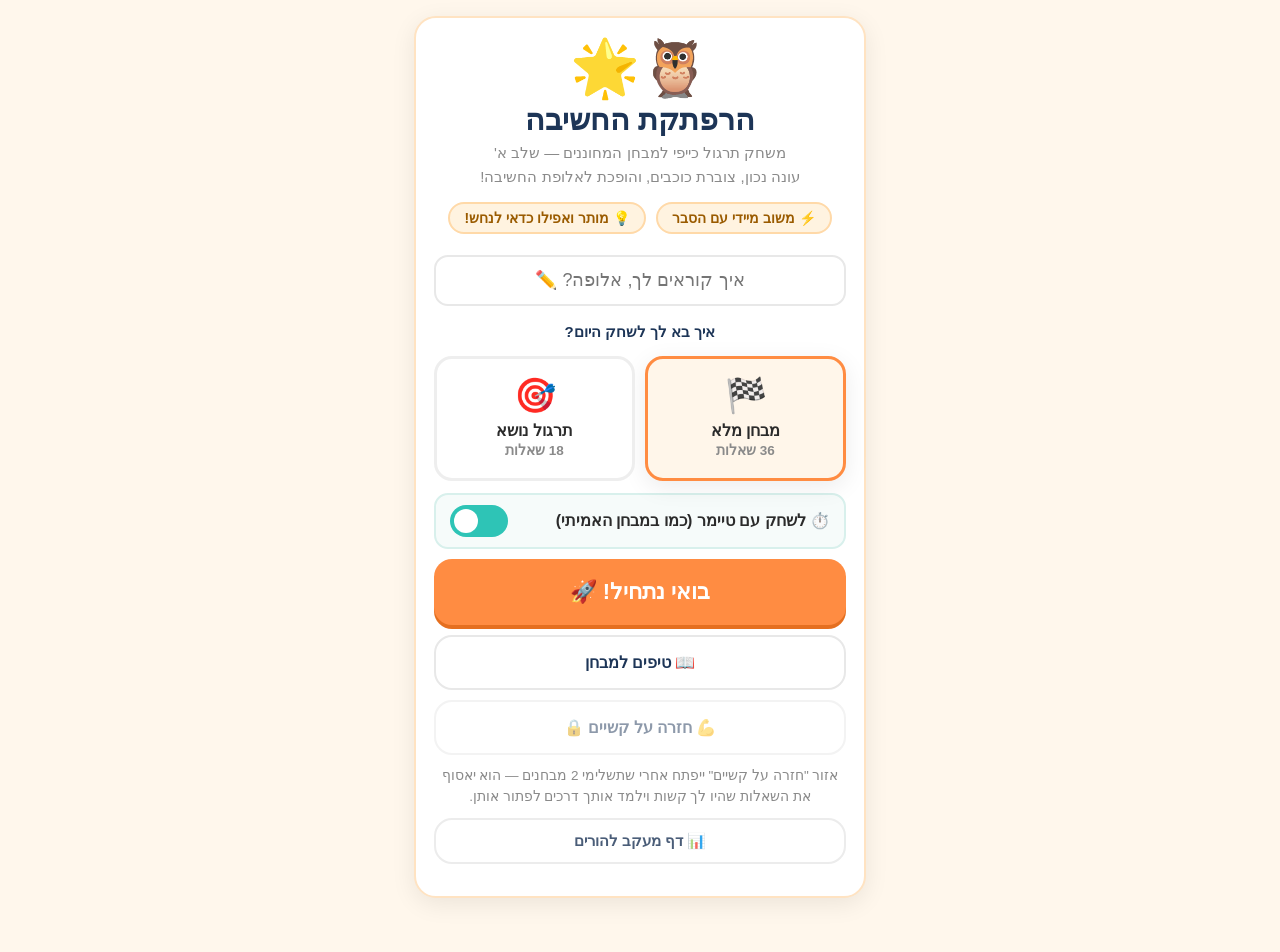
==== index.html @ 7e42f3e5 "Add files via upload" ====
<!DOCTYPE html>
<html lang="he" dir="rtl">
<head>
<meta charset="UTF-8">
<meta name="viewport" content="width=device-width, initial-scale=1.0, maximum-scale=1.0, user-scalable=no">
<title>הרפתקת החשיבה 🌟 תרגול למבחן המחוננים</title>
<style>
:root{
  --bg:#FFF7EC; --card:#FFFFFF; --ink:#2B2B2B; --muted:#8A8A8A;
  --orange:#FF8C42; --orange-d:#E56F1F; --teal:#2EC4B6; --teal-d:#1FA598;
  --red:#E63946; --amber:#FFD166; --navy:#1D3557; --green:#38B000;
  --radius:22px; --shadow:0 6px 24px rgba(0,0,0,.08);
}
*{box-sizing:border-box; -webkit-tap-highlight-color:transparent;}
html,body{margin:0;padding:0;}
body{
  font-family:'Heebo','Segoe UI',Arial,sans-serif; background:var(--bg); color:var(--ink);
  min-height:100vh; display:flex; justify-content:center;
}
.ltr{direction:ltr; unicode-bidi:isolate; display:inline-block;}
#app{width:100%; max-width:480px; min-height:100vh; padding:16px 14px 40px; position:relative;}
.screen{display:none; animation:fadeIn .25s ease;}
.screen.active{display:block;}
@keyframes fadeIn{from{opacity:0; transform:translateY(8px);} to{opacity:1; transform:none;}}
.card{background:var(--card); border-radius:var(--radius); box-shadow:var(--shadow);
  border:2px solid #FFE3C2; padding:22px 18px; margin-bottom:14px;}
.center{text-align:center;}
.mascot{font-size:56px; line-height:1; margin-bottom:6px;}
h1{font-size:30px; margin:6px 0 4px; color:var(--navy);}
h2{font-size:22px; margin:4px 0 10px; color:var(--navy);}
.sub{color:var(--muted); font-size:15px; line-height:1.6;}
.btn{
  display:block; width:100%; border:none; cursor:pointer; font-family:inherit;
  font-size:19px; font-weight:800; border-radius:18px; padding:16px 12px; margin:10px 0;
  transition:transform .08s ease, box-shadow .08s ease;
}
.btn:active{transform:scale(.97);}
.btn-primary{background:var(--orange); color:#fff; box-shadow:0 4px 0 var(--orange-d);}
.btn-primary:active{box-shadow:none;}
.btn-navy{background:var(--navy); color:#fff; box-shadow:0 4px 0 #0F1F38;}
.btn-teal{background:var(--teal); color:#fff; box-shadow:0 4px 0 var(--teal-d);}
.btn-ghost{background:#fff; color:var(--navy); border:2px solid #E8E8E8; box-shadow:none; font-size:16px;}
.btn-big{font-size:22px; padding:20px 12px;}
.pill{display:inline-block; background:#FFF3E0; border:2px solid #FFD9A8; color:#9A5B00;
  border-radius:999px; padding:6px 14px; font-size:14px; font-weight:700; margin:3px;}
/* welcome */
.mode-row{display:flex; gap:10px; margin:12px 0;}
.mode-card{flex:1; background:#fff; border:3px solid #EEE; border-radius:18px; padding:16px 8px;
  text-align:center; cursor:pointer; font-weight:800; font-size:16px; transition:border .15s;}
.mode-card .em{font-size:34px; display:block; margin-bottom:6px;}
.mode-card.sel{border-color:var(--orange); background:#FFF6EA; box-shadow:var(--shadow);}
.inp{width:100%; font-family:inherit; font-size:18px; border-radius:14px; border:2px solid #E8E8E8;
  padding:13px; margin:8px 0; text-align:center;}
.tgl-row{display:flex; align-items:center; justify-content:space-between; background:#F6FBFA;
  border:2px solid #D8F0EC; border-radius:14px; padding:10px 14px; margin:10px 0; font-weight:700;}
.switch{position:relative; width:58px; height:32px; flex:none;}
.switch input{opacity:0; width:0; height:0;}
.slider{position:absolute; inset:0; background:#CCC; border-radius:999px; transition:.2s; cursor:pointer;}
.slider:before{content:""; position:absolute; width:24px; height:24px; border-radius:50%;
  background:#fff; top:4px; right:4px; transition:.2s;}
.switch input:checked + .slider{background:var(--teal);}
.switch input:checked + .slider:before{transform:translateX(-26px);}
/* topics */
.topic-grid{display:grid; grid-template-columns:1fr 1fr; gap:12px;}
.topic-card{background:#fff; border:3px solid #EEE; border-radius:18px; padding:18px 8px;
  text-align:center; cursor:pointer; transition:border .15s;}
.topic-card:active{transform:scale(.96);}
.topic-card .em{font-size:40px;}
.topic-card .t{font-weight:800; font-size:16px; margin:6px 0 2px;}
.topic-card .s{color:#F5A623; font-size:15px; letter-spacing:2px;}
/* quiz */
.quiz-top{display:flex; align-items:center; gap:10px; margin-bottom:10px;}
.timer-wrap{position:relative; width:64px; height:64px; flex:none;}
.timer-wrap svg{transform:rotate(-90deg);}
.timer-num{position:absolute; inset:0; display:flex; align-items:center; justify-content:center;
  font-weight:800; font-size:15px;}
.qmeta{flex:1;}
.qcount{font-weight:800; font-size:16px; color:var(--navy);}
.qtag{display:inline-block; font-size:13px; font-weight:700; color:#0F766E; background:#D9F7F3;
  border-radius:999px; padding:3px 12px; margin-top:4px;}
.bar{height:10px; background:#F0E6D6; border-radius:999px; overflow:hidden; margin:8px 0 14px;}
.bar > div{height:100%; background:linear-gradient(90deg,var(--teal),#7FE7DC); border-radius:999px;
  transition:width .3s ease;}
.qtext{font-size:21px; font-weight:800; line-height:1.7; margin:6px 0 14px; color:var(--ink);}
.answers{display:grid; grid-template-columns:1fr 1fr; gap:12px;}
.ans{background:#fff; border:3px solid #EFE3D0; border-radius:18px; min-height:76px;
  font-family:inherit; font-size:18px; font-weight:700; color:var(--ink); cursor:pointer;
  padding:12px 8px; display:flex; align-items:center; justify-content:center; gap:8px;
  transition:transform .08s, border .15s, background .15s;}
.ans:active{transform:scale(.96);}
.ans .ltr-badge{background:var(--navy); color:#fff; font-weight:800; border-radius:10px;
  width:30px; height:30px; display:inline-flex; align-items:center; justify-content:center; flex:none;}
.ans.correct{background:#E7F9E7; border-color:var(--green);}
.ans.wrong{background:#FDE7E9; border-color:var(--red);}
.ans.reveal{background:#E7F9E7; border-color:var(--green);}
.ans:disabled{cursor:default;}
.ans.dim{opacity:.55;}
.quiz-tools{display:flex; gap:10px; margin-top:12px;}
.tool-btn{flex:1; border:2px dashed #D9C9AE; background:#FFFBF2; border-radius:14px;
  padding:12px 6px; font-family:inherit; font-size:15px; font-weight:800; color:#9A5B00; cursor:pointer;}
.tool-btn:active{transform:scale(.96);}
#hint-box{display:none; background:#FFF8E1; border:2px solid var(--amber); border-radius:14px;
  padding:12px 14px; margin-top:10px; font-size:15px; line-height:1.7;}
#hint-box b{color:#9A5B00;}
#feedback{display:none; border-radius:18px; padding:16px; margin-top:14px; animation:fadeIn .25s;}
#feedback.good{background:#E7F9E7; border:2px solid var(--green);}
#feedback.bad{background:#FFF4E0; border:2px solid var(--amber);}
#feedback .fb-title{font-size:19px; font-weight:800; margin-bottom:6px;}
#feedback.good .fb-title{color:#1E7A1E;}
#feedback.bad .fb-title{color:#9A5B00;}
#feedback .fb-text{font-size:15.5px; line-height:1.7;}
.guess-line{text-align:center; color:var(--muted); font-style:italic; font-size:14px; margin-top:10px;}
/* skipped / summary / review */
.skip-item{display:flex; align-items:center; justify-content:space-between; background:#fff;
  border:2px solid #EFE3D0; border-radius:14px; padding:12px; margin:8px 0; font-weight:700;}
.stars{font-size:52px; letter-spacing:6px; margin:8px 0;}
.stars .off{filter:grayscale(1); opacity:.35;}
.score-big{font-size:44px; font-weight:800; color:var(--navy);}
.topic-row{display:flex; justify-content:space-between; background:#fff; border:2px solid #F0E6D6;
  border-radius:12px; padding:10px 14px; margin:6px 0; font-weight:700; font-size:15px;}
.strategy{background:#F0FAF9; border:2px solid #BDE8E2; border-radius:14px; padding:12px 14px;
  margin:10px 0; font-size:15px; line-height:1.8;}
.strategy b{color:#0F766E;}
.locked{opacity:.5;}
.note{font-size:13.5px; color:var(--muted); line-height:1.6;}
.kbd-hint{font-size:13px; color:var(--muted); text-align:center; margin-top:6px;}
@media (max-width:360px){ .qtext{font-size:19px;} .ans{font-size:16px; min-height:70px;} }
</style>
</head>
<body>
<div id="app">

  <!-- מסך פתיחה -->
  <div class="screen active" id="scr-welcome">
    <div class="card center">
      <div class="mascot">🦉🌟</div>
      <h1>הרפתקת החשיבה</h1>
      <div class="sub">משחק תרגול כייפי למבחן המחוננים — שלב א'<br>עונה נכון, צוברת כוכבים, והופכת לאלופת החשיבה!</div>
      <div style="margin:10px 0">
        <span class="pill">⚡ משוב מיידי עם הסבר</span>
        <span class="pill">💡 מותר ואפילו כדאי לנחש!</span>
      </div>
      <input class="inp" id="inp-name" placeholder="איך קוראים לך, אלופה? ✏️" maxlength="20">
      <div class="sub" style="font-weight:800; color:var(--navy); margin-top:6px;">איך בא לך לשחק היום?</div>
      <div class="mode-row">
        <div class="mode-card sel" data-mode="full"><span class="em">🏁</span>מבחן מלא<br><span class="note">36 שאלות</span></div>
        <div class="mode-card" data-mode="topic"><span class="em">🎯</span>תרגול נושא<br><span class="note">18 שאלות</span></div>
      </div>
      <div class="tgl-row">
        <span>⏱️ לשחק עם טיימר (כמו במבחן האמיתי)</span>
        <label class="switch"><input type="checkbox" id="tgl-timer" checked><span class="slider"></span></label>
      </div>
      <button class="btn btn-primary btn-big" id="btn-start">בואי נתחיל! 🚀</button>
      <button class="btn btn-ghost" id="btn-guide">📖 טיפים למבחן</button>
      <button class="btn btn-ghost" id="btn-difficulties">💪 חזרה על קשיים <span id="diff-badge"></span></button>
      <div class="note" id="diff-note">אזור "חזרה על קשיים" ייפתח אחרי שתשלימי 2 מבחנים — הוא יאסוף את השאלות שהיו לך קשות וילמד אותך דרכים לפתור אותן.</div>
      <button class="btn btn-ghost" id="btn-parents" style="font-size:15px;padding:12px;opacity:.8">📊 דף מעקב להורים</button>
    </div>
  </div>

  <!-- בחירת נושא -->
  <div class="screen" id="scr-topics">
    <div class="card">
      <h2 class="center">🎯 בחרי נושא לתרגול</h2>
      <div class="topic-grid" id="topic-grid"></div>
      <button class="btn btn-ghost" id="btn-back-w1">↩ חזרה</button>
    </div>
  </div>

  <!-- מדריך -->
  <div class="screen" id="scr-guide">
    <div class="card">
      <h2 class="center">📖 טיפים של אלופות למבחן</h2>
      <div class="strategy"><b>1. קראי פעמיים 👀</b><br>בפעם הראשונה מבינים על מה השאלה, בפעם השנייה מסמנים בראש את הנתונים החשובים.</div>
      <div class="strategy"><b>2. פסלי תשובות ✂️</b><br>תשובה שנראית מוזרה או לא קשורה? פסלי אותה מיד — ככה הניחוש שלך הופך לחכם יותר.</div>
      <div class="strategy"><b>3. דילוג חכם ⏭️</b><br>שאלה קשה? לחצי "דלג" והמשיכי הלאה. בסוף תחזרי אליה בראש שקט — לפעמים התשובה צצה לבד אחר כך.</div>
      <div class="strategy"><b>4. אף פעם לא להשאיר ריק! ⭐</b><br>אין הורדת נקודות על טעות — אז תמיד, תמיד לנחש. ניחוש נכון שווה נקודה שלמה!</div>
      <div class="strategy"><b>5. נהלי את הזמן ⏱️</b><br>שימי לב לשעון. אם נשארו 5 דקות ויש 10 שאלות — זה הזמן לנחש מהר ולא להתעכב.</div>
      <button class="btn btn-navy" id="btn-back-w2">הבנתי, בואי נשחק! 🚀</button>
    </div>
  </div>

  <!-- מסך שאלה -->
  <div class="screen" id="scr-quiz">
    <div class="card">
      <div class="quiz-top">
        <div class="timer-wrap" id="timer-wrap">
          <svg width="64" height="64" viewBox="0 0 64 64">
            <circle cx="32" cy="32" r="26" fill="none" stroke="#F0E6D6" stroke-width="7"/>
            <circle id="timer-ring" cx="32" cy="32" r="26" fill="none" stroke="#2EC4B6" stroke-width="7"
              stroke-linecap="round" stroke-dasharray="163.3" stroke-dashoffset="0"/>
          </svg>
          <div class="timer-num ltr" id="timer-text">40:00</div>
        </div>
        <div class="qmeta">
          <div class="qcount" id="q-count">שאלה 1 מתוך 36</div>
          <div class="bar"><div id="q-bar-fill" style="width:0%"></div></div>
          <span class="qtag" id="q-topic">🔢 סדרות ומספרים</span>
        </div>
      </div>
      <div class="qtext" id="q-text"></div>
      <div class="answers" id="answers"></div>
      <div id="hint-box"></div>
      <div class="quiz-tools">
        <button class="tool-btn" id="btn-hint">💡 איך ניגשים?</button>
        <button class="tool-btn" id="btn-skip">⏭ דלגי וחזרי אחר כך</button>
      </div>
      <div id="feedback">
        <div class="fb-title" id="fb-title"></div>
        <div class="fb-text" id="fb-text"></div>
        <button class="btn btn-navy" id="btn-next" style="margin-bottom:0">לשאלה הבאה ←</button>
      </div>
      <div class="guess-line" id="guess-line">לא בטוחה? נחשי! אולי תגלי שידעת 💫</div>
    </div>
  </div>

  <!-- שאלות שדולגו -->
  <div class="screen" id="scr-skipped">
    <div class="card">
      <h2 class="center">⏭ שאלות שדילגת עליהן</h2>
      <div class="sub center">כל הכבוד שלא נתקעת! עכשיו חזרי אליהן בראש שקט.<br>זכרי: אסור להשאיר שאלה ריקה — נחשי!</div>
      <div id="skipped-list"></div>
      <button class="btn btn-primary btn-big" id="btn-to-summary">סיימתי לענות על הכל! 🏁</button>
      <div class="note center" id="skipped-note"></div>
    </div>
  </div>

  <!-- סיכום -->
  <div class="screen" id="scr-summary">
    <div class="card center">
      <div class="mascot" id="sum-mascot">🦉</div>
      <h2 id="sum-title">כל הכבוד!</h2>
      <div class="stars" id="sum-stars"></div>
      <div class="score-big"><span id="sum-score">0</span><span style="font-size:20px; color:var(--muted)"> / <span id="sum-total">36</span></span></div>
      <div class="sub" id="sum-msg"></div>
      <div id="sum-topics" style="text-align:right; margin-top:10px;"></div>
      <div class="sub" id="sum-time" style="margin-top:8px;"></div>
      <div style="margin-top:14px;">
        <button class="btn btn-primary" id="btn-again">🔁 לשחק שוב</button>
        <button class="btn btn-teal" id="btn-diff2">💪 חזרה על קשיים</button>
        <button class="btn btn-ghost" id="btn-topics2">🎯 נושא אחר</button>
        <button class="btn btn-ghost" id="btn-home">🏠 למסך הראשי</button>
      </div>
    </div>
  </div>

  <!-- חזרה על קשיים -->
  <div class="screen" id="scr-review">
    <div class="card">
      <h2 class="center">💪 חזרה על קשיים</h2>
      <div class="sub center" id="rev-sub">אספתי את השאלות שהיו לך הכי קשות. בואי נלמד דרך לנצח כל אחת מהן!</div>
      <div id="rev-body"></div>
      <button class="btn btn-ghost" id="btn-home2">🏠 למסך הראשי</button>
    </div>
  </div>

  <!-- דף הכנה -->
  <div class="screen" id="scr-prep">
    <div class="card">
      <div class="mascot">🎮</div>
      <h2 class="center">לפני שמתחילים — איך משחקים?</h2>
      <div class="sub center" id="prep-info"></div>
      <div class="strategy"><b>❓ עונים</b> על כל שאלה — לוחצים על אחת מ-4 התשובות.</div>
      <div class="strategy"><b>💡 לא בטוחה?</b> לוחצים "איך ניגשים?" — מקבלים טיפ שעוזר לחשוב, בלי התשובה.</div>
      <div class="strategy"><b>⏭ שאלה קשה?</b> לוחצים "דלגי" וממשיכים — חוזרים אליה בסוף.</div>
      <div class="strategy"><b>🤔 תמיד לנחש!</b> אף פעם לא משאירים שאלה ריקה — ניחוש חכם יכול להיות נכון.</div>
      <div class="strategy"><b>⭐ בסוף</b> מקבלים כוכבים ורואים איך היה בכל נושא.</div>
      <button class="btn btn-primary btn-big" id="btn-prep-go">הבנתי, בואי נשחק! 🚀</button>
      <button class="btn btn-ghost" id="btn-prep-back">↩ חזרה</button>
    </div>
  </div>

  <!-- דף מעקב להורים -->
  <div class="screen" id="scr-parents">
    <div class="card">
      <h2 class="center">📊 דף מעקב להורים</h2>
      <div class="sub center">כך הילדה מתקדמת — נשמר על האייפד הזה, גם אחרי סגירה:</div>
      <div class="topic-row"><span>🎯 תרגולים שהושלמו</span><span class="ltr" id="par-tests">0</span></div>
      <div class="topic-row"><span>📈 ציון ממוצע</span><span class="ltr" id="par-avg">—</span></div>
      <div class="topic-row"><span>🏆 ציון הכי טוב</span><span class="ltr" id="par-best">—</span></div>
      <div class="topic-row"><span>⏱️ סך זמן תרגול</span><span class="ltr" id="par-time">—</span></div>
      <div class="topic-row"><span>💪 שאלות קשות שנאספו</span><span class="ltr" id="par-diff">0</span></div>
      <h3>📚 דיוק לפי נושא</h3>
      <div id="par-topics"></div>
      <h3>🕘 היסטוריה</h3>
      <div id="par-history"></div>
      <button class="btn btn-ghost" id="btn-reset">🗑️ איפוס נתוני מעקב</button>
      <button class="btn btn-teal" id="btn-back-par">↩ חזרה</button>
    </div>
  </div>

</div>
<script>
"use strict";
/* ====== נתונים ====== */
const TOPICS = {
  numbers:{name:"סדרות ומספרים", icon:"🔢"},
  shapes:{name:"צורות ותבניות", icon:"🔷"},
  words:{name:"מילים והיגיון מילולי", icon:"💬"},
  logic:{name:"בעיות מילוליות ולוגיקה", icon:"🧩"}
};
const LETTERS=["א","ב","ג","ד"];
const PRAISE=["כל הכבוד! 🌟","מדהים! 🎉","אלופה! 💪","נכון מאוד! ✨","יש! 🎯"];
const COMFORT=["ניסיון יפה! בואי נראה איך חושבים על זה 💡","לא נורא בכלל! ככה לומדים 🌱","קרוב! בואי נבין ביחד 🤗"];
const QUESTIONS=[
/* ===== נושא 1: סדרות ומספרים ===== */
{id:"n1",topic:"numbers",q:'השלימי את הסדרה: <span class="ltr">2, 4, 6, 8, __</span>',options:["9","10","12","7"],correct:1,explain:"כל מספר גדול ב-2 מהקודם: 8+2=10.",hint:"בדקי מה הקפיצה בין כל שני מספרים סמוכים — היא נשארת קבועה."},
{id:"n2",topic:"numbers",q:'השלימי את הסדרה: <span class="ltr">5, 10, 15, __</span>',options:["18","16","20","25"],correct:2,explain:"קפיצות של 5: 15+5=20.",hint:"זו סדרת הקפיצות של 5 — כמו לספור על האצבעות בחמישיות."},
{id:"n3",topic:"numbers",q:'השלימי את הסדרה: <span class="ltr">1, 3, 5, 7, __</span>',options:["8","9","10","11"],correct:1,explain:"מספרים אי-זוגיים עולים: אחרי 7 בא 9.",hint:"שימי לב — כל המספרים בסדרה אי-זוגיים. מה האי-זוגי הבא אחרי 7?"},
{id:"n4",topic:"numbers",q:'השלימי את הסדרה: <span class="ltr">10, 20, 30, __</span>',options:["35","40","45","50"],correct:1,explain:"קפיצות של 10: 30+10=40.",hint:"איזו קפיצה יש בין 10 ל-20? המשיכי באותה קפיצה."},
{id:"n5",topic:"numbers",q:'השלימי את הסדרה: <span class="ltr">3, 6, 9, __</span>',options:["10","11","12","15"],correct:2,explain:"קפיצות של 3: 9+3=12.",hint:"חשבי: 3+3=6, 6+3=9… מה בא אחר כך?"},
{id:"n6",topic:"numbers",q:'השלימי את הסדרה היורדת: <span class="ltr">20, 18, 16, __</span>',options:["12","14","15","10"],correct:1,explain:"יורדים ב-2 בכל פעם: 16-2=14.",hint:"הסדרה יורדת — בדקי בכמה יורדים בכל צעד."},
{id:"n7",topic:"numbers",q:'השלימי את הסדרה: <span class="ltr">1, 2, 4, 8, __</span>',options:["10","12","14","16"],correct:3,explain:"כל מספר כפול 2 מהקודם: 8×2=16.",hint:"כאן הקפיצה לא קבועה — בדקי מה הקשר בין כל מספר לקודם לו. רמז: כפל."},
{id:"n8",topic:"numbers",q:'איזה מספר חסר? <span class="ltr">7 + __ = 12</span>',options:["4","5","6","19"],correct:1,explain:"7+5=12, אז חסר 5.",hint:"שאלי את עצמך: כמה צריך להוסיף ל-7 כדי להגיע ל-12? אפשר לספור קדימה מ-7."},
{id:"n9",topic:"numbers",q:'איזה מספר חסר? <span class="ltr">__ − 4 = 9</span>',options:["5","9","13","14"],correct:2,explain:"13−4=9, אז המספר החסר הוא 13.",hint:"הפכי את התרגיל: איזה מספר פחות 4 נותן 9? נסי לחבר: 9+4=?"},
{id:"n10",topic:"numbers",q:"איזה מספר הוא זוגי?",options:["3","7","12","9"],correct:2,explain:"12 מתחלק ב-2 בלי שארית — הוא זוגי.",hint:"מספר זוגי מסתיים ב-0, 2, 4, 6 או 8. בדקי את הספרה האחרונה."},
{id:"n11",topic:"numbers",q:"איזה מספר הוא אי-זוגי?",options:["4","8","11","20"],correct:2,explain:"11 מסתיים ב-1 — הוא אי-זוגי.",hint:"מספר אי-זוגי מסתיים ב-1, 3, 5, 7 או 9."},
{id:"n12",topic:"numbers",q:'השלימי את הסדרה: <span class="ltr">100, 90, 80, __</span>',options:["60","70","75","85"],correct:1,explain:"יורדים ב-10: 80−10=70.",hint:"זו סדרה יורדת בעשרות. המשיכי לרדת באותו קצב."},
{id:"n13",topic:"numbers",q:'כמה זה <span class="ltr">5 × 2</span>?',options:["7","10","12","15"],correct:1,explain:"5×2 זה 5+5=10.",hint:"כפל הוא חיבור חוזר: 5 ועוד 5."},
{id:"n14",topic:"numbers",q:"כמה זה חצי מ-14?",options:["6","7","8","12"],correct:1,explain:"14 לחלק ל-2 שווה 7.",hint:"חצי מ-14: איזה מספר ועוד עצמו נותן 14?"},
{id:"n15",topic:"numbers",q:'השלימי את הסדרה: <span class="ltr">4, 8, 12, __</span>',options:["14","15","16","20"],correct:2,explain:"קפיצות של 4: 12+4=16.",hint:"זו לוח הכפל של 4: 4, 8, 12… מה בא אחר כך?"},
{id:"n16",topic:"numbers",q:"איזה מספר גדול מ-47 אבל קטן מ-52?",options:["53","46","50","44"],correct:2,explain:"50 נמצא בין 47 ל-52.",hint:"פסלי תשובות: מה גדול מדי? מה קטן מדי? מה נשאר?"},
{id:"n17",topic:"numbers",q:'השלימי את הסדרה: <span class="ltr">9, 7, 5, __</span>',options:["4","3","2","6"],correct:1,explain:"יורדים ב-2: 5−2=3.",hint:"סדרה יורדת של אי-זוגיים. לכי אחורה בצעדים של 2."},
{id:"n18",topic:"numbers",q:'כמה זה <span class="ltr">3 + 3 + 3 + 3</span>?',options:["9","10","12","15"],correct:2,explain:"ארבע פעמים 3 זה 12.",hint:"ספרי כמה פעמים מופיע 3, ואז חשבי: 4 פעמים 3."},
/* ===== נושא 2: צורות ותבניות ===== */
{id:"s1",topic:"shapes",q:'מה בא אחר כך? <span class="ltr">🔺 🔵 🔺 🔵 🔺 __</span>',options:["🔵","🔺","⭐","🟢"],correct:0,explain:"הצורות מתחלפות: משולש, עיגול, משולש, עיגול… אחרי 🔺 בא 🔵.",hint:"חפשי תבנית חוזרת: מה בא אחרי כל 🔺?"},
{id:"s2",topic:"shapes",q:'מה בא אחר כך? <span class="ltr">⭐ ⭐ 🌙 ⭐ ⭐ 🌙 ⭐ __</span>',options:["⭐","🌙","🌈","☁️"],correct:0,explain:"התבנית היא שני כוכבים וירח, שחוזרת על עצמה.",hint:"חלקי לקבוצות קטנות זהות — איזו קבוצה חוזרת?"},
{id:"s3",topic:"shapes",q:'הביטי בשורה: <span class="ltr">🔴 🔴 🟥 🔴</span> איזו צורה שונה מהאחרות?',options:["🔴","🟥","🔵","🟢"],correct:1,explain:"שלוש צורות הן עיגולים ורק אחת היא ריבוע.",hint:"מה משותף לשלוש מהצורות? חפשי את זו שלא מתאימה."},
{id:"s4",topic:"shapes",q:'מה בא אחר כך? <span class="ltr">🟢🟢 🔴 🟢🟢 🔴 🟢🟢 __</span>',options:["🔴","🟢","🟡","🔵"],correct:0,explain:"התבנית: שני ירוקים ואדום אחד, שוב ושוב.",hint:"ספרי כמה ירוקים באים לפני כל אדום."},
{id:"s5",topic:"shapes",q:'כמה עיגולים כחולים יש כאן? <span class="ltr">🔵 🔴 🔵 🟢 🔵</span>',options:["2","3","4","5"],correct:1,explain:"יש שלושה עיגולים כחולים.",hint:"ספרי לאט, אחד אחד, רק את הכחולים — דלגי על הצבעים האחרים."},
{id:"s6",topic:"shapes",q:'מה בא אחר כך? <span class="ltr">⬛ ⬜ ⬛ ⬜ ⬛ __</span>',options:["⬜","⬛","🟫","🔶"],correct:0,explain:"ריבוע שחור ולבן מתחלפים — אחרי שחור בא לבן.",hint:"זו תבנית של שניים שמתחלפים. מה היה לפני כל לבן?"},
{id:"s7",topic:"shapes",q:'הביטי בשורה: <span class="ltr">🍎 🍎 🍎 🍐</span> איזה פרי שונה?',options:["🍎","🍐","🍇","🍊"],correct:1,explain:"שלושה תפוחים אדומים ואגס אחד ירוק.",hint:"שלושה דומים ואחד שונה — מה מייחד את השונה?"},
{id:"s8",topic:"shapes",q:'מה בא אחר כך? <span class="ltr">🔴 🟡 🟢 🔴 🟡 🟢 🔴 __</span>',options:["🟡","🔴","🟢","🔵"],correct:0,explain:"התבנית בת שלושה צבעים חוזרת: אדום, צהוב, ירוק.",hint:"מצאי את היחידה החוזרת — שלושה צבעים בסדר קבוע."},
{id:"s9",topic:"shapes",q:'החיות מסודרות מהקטנה לגדולה: <span class="ltr">🐭 🐱 🐶 __</span> מי באה אחרונה?',options:["🐜","🐴","🐥","🐢"],correct:1,explain:"הסוס גדול מהכלב, אז הוא האחרון בסדר עולה.",hint:"חשבי איזו חיה הכי גדולה מכולן — היא סוגרת את השורה."},
{id:"s10",topic:"shapes",q:'מה בא אחר כך? <span class="ltr">🌸 🌸 🌼 🌸 🌸 🌼 🌸 __</span>',options:["🌸","🌼","🌺","🌻"],correct:0,explain:"שני פרחים ורודים ואז צהוב — התבנית חוזרת.",hint:"אחרי כל 🌼 כמה 🌸 באים? המשיכי באותו קצב."},
{id:"s11",topic:"shapes",q:'הביטי בשורה: <span class="ltr">⬛ ⬛ 🟥 ⬛</span> איזו צורה שונה?',options:["⬛","🟥","⬜","🔶"],correct:1,explain:"שלושה ריבועים שחורים וריבוע אדום אחד.",hint:"הצבע שונה, הצורה זהה — חפשי את הצבע היוצא דופן."},
{id:"s12",topic:"shapes",q:'מה בא אחר כך? <span class="ltr">🔺🔺 🔵 🔺🔺 🔵 🔺 __</span>',options:["🔺","🔵","⭐","🟢"],correct:0,explain:"שני משולשים ואז עיגול — התבנית חוזרת.",hint:"ספרי כמה 🔺 באים לפני כל 🔵."},
{id:"s13",topic:"shapes",q:'מה בא אחר כך? <span class="ltr">🌞 🌞 🌜 🌞 🌞 __</span>',options:["🌜","🌞","⭐","☁️"],correct:0,explain:"שתי שמשות ואז ירח — התבנית חוזרת.",hint:"כמה 🌞 באות לפני כל 🌜?"},
{id:"s14",topic:"shapes",q:"בשורה היו 7 כוכבים, ו-2 נמחקו. כמה כוכבים נשארו?",options:["4","5","6","9"],correct:1,explain:"7 פחות 2 שווה 5.",hint:"הפכי לסיפור חשבון: 7−2=?"},
{id:"s15",topic:"shapes",q:'מה בא אחר כך? <span class="ltr">🔴 🔵 🟢 🔴 🔵 __</span>',options:["🟢","🔴","🔵","🟡"],correct:0,explain:"שלושה צבעים בסדר קבוע שחוזר על עצמו.",hint:"כתבי בראש את הסדר: אדום, כחול, ירוק, אדום, כחול…"},
{id:"s16",topic:"shapes",q:'הביטי בשורה: <span class="ltr">🐘 🐘 🐭 🐘</span> איזו חיה שונה בגודל?',options:["🐘","🐭","🦒","🐳"],correct:1,explain:"שלושה פילים גדולים ועכבר אחד קטן.",hint:"כאן ההבדל הוא בגודל, לא בצורה. מי הזעיר בחבורה?"},
{id:"s17",topic:"shapes",q:'מה בא אחר כך? <span class="ltr">🍎 🍏 🍎 🍏 🍎 __</span>',options:["🍏","🍎","🍐","🍊"],correct:0,explain:"תפוח אדום ותפוח ירוק מתחלפים.",hint:"שני צבעים מתחלפים אחד אחרי השני."},
{id:"s18",topic:"shapes",q:'מה בא אחר כך? <span class="ltr">🔷 🔷 🔶 🔷 🔷 🔶 🔷 __</span>',options:["🔷","🔶","🔻","⬛"],correct:0,explain:"שני מעוינים כחולים ואחד כתום — התבנית חוזרת.",hint:"מצאי כמה 🔷 באים לפני כל 🔶."},
/* ===== נושא 3: מילים והיגיון מילולי ===== */
{id:"w1",topic:"words",q:'איזו מילה נרדפת ל"שמח"?',options:["עצוב","עליז","עייף","כועס"],correct:1,explain:'"עליז" פירושו שמח.',hint:"מילה נרדפת = מילה עם אותו פירוש. איזו מילה מרגישה כמו שמח?"},
{id:"w2",topic:"words",q:'מה ההפך מהמילה "גדול"?',options:["רחב","קטן","גבוה","ארוך"],correct:1,explain:'ההפך מגדול הוא קטן.',hint:"חשבי על פיל ועכבר — הפיל גדול, העכבר…?"},
{id:"w3",topic:"words",q:"אבא : בן = אמא : ___",options:["בת","אח","סבא","דוד"],correct:0,explain:"כמו שאבא הוא ההורה של הבן, אמא היא ההורה של הבת.",hint:"השלימי את הזוג: אבא הולך עם בן, אז אמא הולכת עם…?"},
{id:"w4",topic:"words",q:"יום : לילה = אור : ___",options:["שמש","חושך","בוקר","נר"],correct:1,explain:"כמו שהלילה הוא ההפך מהיום, החושך הוא ההפך מהאור.",hint:"כאן הקשר הוא הפכים. מה ההפך מאור?"},
{id:"w5",topic:"words",q:"איזו מילה שונה מהאחרות? תפוח, בננה, גזר, ענבים",options:["תפוח","בננה","גזר","ענבים"],correct:2,explain:"הגזר הוא ירק, וכל השאר פירות.",hint:"שלוש מהמילים שייכות לאותה קבוצה. מה אוכלים כקינוח ומה בארוחה?"},
{id:"w6",topic:"words",q:"איזו מילה שונה מהאחרות? כלב, חתול, דג, מכונית",options:["כלב","חתול","דג","מכונית"],correct:3,explain:"המכונית אינה בעל חיים.",hint:"שלוש הן יצורים חיים. מי לא נושמת?"},
{id:"w7",topic:"words",q:"ציפור : קן = דבורה : ___",options:["פרח","כוורת","דבש","עץ"],correct:1,explain:"הקן הוא הבית של הציפור, והכוורת היא הבית של הדבורה.",hint:"הקשר הוא 'בית של'. איפה גרה הדבורה?"},
{id:"w8",topic:"words",q:"ספר : קריאה = עיפרון : ___",options:["כתיבה","שינה","אכילה","ריצה"],correct:0,explain:"בספר קוראים, ובעיפרון כותבים.",hint:"מה עושים עם כל אחד מהם? ספר → קוראים, עיפרון → …?"},
{id:"w9",topic:"words",q:'איזו מילה נרדפת ל"מהר"?',options:["לאט","במהירות","בזהירות","בשקט"],correct:1,explain:'"במהירות" פירושו מהר.',hint:"חפשי את המילה עם אותו שורש: מ-ה-ר."},
{id:"w10",topic:"words",q:'מה ההפך מהמילה "קר"?',options:["קריר","חם","נעים","רטוב"],correct:1,explain:'ההפך מקר הוא חם.',hint:"חשבי על חורף מול קיץ."},
{id:"w11",topic:"words",q:'קראי את הקטע ועני: "נועה אוהבת לקרוא ספרים. כל ערב לפני השינה היא קוראת פרק אחד. אתמול היא סיימה ספר בן שבעה פרקים."<br>כמה ערבים קראה נועה את הספר?',options:["5","6","7","8"],correct:2,explain:"הספר בן שבעה פרקים, ובכל ערב היא קראה פרק אחד — אז שבעה ערבים.",hint:"חפשי בקטע שני מספרים: כמה פרקים בספר, וכמה פרקים בכל ערב."},
{id:"w12",topic:"words",q:'קראי את הקטע ועני: "נועה אוהבת לקרוא ספרים. כל ערב לפני השינה היא קוראת פרק אחד. אתמול היא סיימה ספר בן שבעה פרקים."<br>לפי הקטע: מתי נועה קוראת ספרים?',options:["בבוקר","בצהריים","בערב לפני השינה","באמצע הלילה"],correct:2,explain:'כתוב במפורש: "כל ערב לפני השינה".',hint:"התשובה כתובה מילה במילה בקטע — חפשי מתי."},
{id:"w13",topic:"words",q:'קראי את הקטע ועני: "בגן החיות גרים אריה אחד, שני קופים ותוכי אחד. הקופים אוהבים לאכול בננות."<br>כמה חיות יש בגן בסך הכל?',options:["3","4","5","6"],correct:1,explain:"1 אריה + 2 קופים + 1 תוכי = 4 חיות.",hint:"ספרי כל חיה: אריה אחד, ועוד שניים, ועוד אחד…"},
{id:"w14",topic:"words",q:'קראי את הקטע ועני: "בגן החיות גרים אריה אחד, שני קופים ותוכי אחד. הקופים אוהבים לאכול בננות."<br>לפי הקטע: מה אוהבים הקופים לאכול?',options:["תפוחים","בננות","גזר","לחם"],correct:1,explain:'כתוב במפורש: "הקופים אוהבים לאכול בננות".',hint:"התשובה במשפט האחרון של הקטע."},
{id:"w15",topic:"words",q:"איזו מילה שונה מהאחרות? כיסא, שולחן, מיטה, תפוח",options:["כיסא","שולחן","מיטה","תפוח"],correct:3,explain:"התפוח הוא פרי, וכל השאר רהיטים.",hint:"שלוש מהמילים נמצאות בחדר. איפה לא יושבים ולא ישנים?"},
{id:"w16",topic:"words",q:"דג : מים = ציפור : ___",options:["קן","שמיים","עץ","אדמה"],correct:1,explain:"הדג חי במים, והציפור עפה בשמיים.",hint:"הקשר הוא 'איפה חי'. איפה חיה הציפור?"},
{id:"w17",topic:"words",q:'איזו מילה נרדפת ל"יפה"?',options:["מכוער","נאה","גדול","חזק"],correct:1,explain:'"נאה" פירושו יפה.',hint:"פסלי את ההפך (מכוער) ואת הלא-קשורות."},
{id:"w18",topic:"words",q:"רופא : חולים = מורה : ___",options:["תלמידים","ספרים","כיתה","לוח"],correct:0,explain:"הרופא מטפל בחולים, והמורה מלמדת תלמידים.",hint:"הקשר הוא 'במי מטפל'. במי מטפלת המורה?"},
/* ===== נושא 4: בעיות מילוליות ולוגיקה ===== */
{id:"l1",topic:"logic",q:"לנועה היו 5 תפוחים. אמא נתנה לה עוד 3 תפוחים. כמה תפוחים יש לנועה עכשיו?",options:["7","8","9","10"],correct:1,explain:"5+3=8.",hint:"'נתנה לה עוד' אומר שמחברים. 5+3=?"},
{id:"l2",topic:"logic",q:"בכיתה יש 12 ילדים. 4 ילדים יצאו לחצר. כמה ילדים נשארו בכיתה?",options:["7","8","9","16"],correct:1,explain:"12−4=8.",hint:"'יצאו' אומר שמחסרים. 12−4=?"},
{id:"l3",topic:"logic",q:"לדני היו 10 גולות. הוא נתן 4 גולות לחבר. כמה גולות נשארו לו?",options:["4","5","6","14"],correct:2,explain:"10−4=6.",hint:"נתן = פחות. 10−4=?"},
{id:"l4",topic:"logic",q:"על עץ ישבו 6 ציפורים. עוד 2 ציפורים הצטרפו אליהן. כמה ציפורים על העץ עכשיו?",options:["4","6","8","12"],correct:2,explain:"6+2=8.",hint:"'הצטרפו' אומר שמחברים."},
{id:"l5",topic:"logic",q:"בקופסה היו 9 עוגיות. אכלו 3 עוגיות. כמה עוגיות נשארו בקופסה?",options:["3","6","9","12"],correct:1,explain:"9−3=6.",hint:"'אכלו' אומר שמחסרים."},
{id:"l6",topic:"logic",q:'נועה קנתה מחברת ב-7 שקלים ושילמה בשטר של 10 שקלים. כמה עודף היא קיבלה?',options:["2 שקלים","3 שקלים","4 שקלים","17 שקלים"],correct:1,explain:"10−7=3 שקלים עודף.",hint:"עודף = מה ששילמה פחות המחיר: 10−7."},
{id:"l7",topic:"logic",q:"אמא חילקה 12 סוכריות שווה בשווה בין 3 ילדים. כמה סוכריות קיבל כל ילד?",options:["3","4","5","6"],correct:1,explain:"12 לחלק ל-3 שווה 4.",hint:"'שווה בשווה' אומר לחלק. איזה מספר כפול 3 נותן 12?"},
{id:"l8",topic:"logic",q:"רון בן 8, ואחותו בת 5. בכמה שנים רון גדול מאחותו?",options:["2","3","4","13"],correct:1,explain:"8−5=3 שנים.",hint:"הפרש גילים = הגדול פחות הקטן."},
{id:"l9",topic:"logic",q:"דנה גבוהה מיוסי, ויוסי גבוה מנועה. מי הגבוהה ביותר?",options:["דנה","יוסי","נועה","אי אפשר לדעת"],correct:0,explain:"דנה גבוהה מיוסי שגבוה מנועה — אז דנה הכי גבוהה.",hint:"סדרי בראש מהגבוה לנמוך: מי מעל מי?"},
{id:"l10",topic:"logic",q:"אריה כבד מדוד, ודוד כבד מגיל. מי הקל ביותר?",options:["אריה","דוד","גיל","אי אפשר לדעת"],correct:2,explain:"גיל הכי קל, כי דוד כבד ממנו ואריה כבד מדוד.",hint:"סדרי מהכבד לקל — מי בתחתית הרשימה?"},
{id:"l11",topic:"logic",q:"אם היום יום שני, איזה יום יהיה מחר?",options:["ראשון","שלישי","רביעי","שני"],correct:1,explain:"אחרי שני בא שלישי.",hint:"שירי את ימי השבוע בראש: ראשון, שני…"},
{id:"l12",topic:"logic",q:"אם אתמול היה יום חמישי, איזה יום היום?",options:["רביעי","חמישי","שישי","שבת"],correct:2,explain:"היום שאחרי חמישי הוא שישי.",hint:"מה בא אחרי חמישי?"},
{id:"l13",topic:"logic",q:"בשקית יש 4 כדורים אדומים ו-3 כדורים כחולים. כמה כדורים יש בשקית בסך הכל?",options:["5","6","7","12"],correct:2,explain:"4+3=7.",hint:"'בסך הכל' אומר לחבר את שתי הקבוצות."},
{id:"l14",topic:"logic",q:'נועה קמה ב-7:00 וההסעה מגיעה ב-7:30. כמה דקות יש לה להתארגן?',options:["20 דקות","25 דקות","30 דקות","60 דקות"],correct:2,explain:"מ-7:00 עד 7:30 עוברות 30 דקות.",hint:"חצי שעה = 30 דקות."},
{id:"l15",topic:"logic",q:"סבא בן 70 ואבא בן 40. בכמה שנים סבא מבוגר מאבא?",options:["20","30","40","110"],correct:1,explain:"70−40=30 שנים.",hint:"הפרש = הגדול פחות הקטן: 70−40."},
{id:"l16",topic:"logic",q:"בחנות יש 5 מדפים, ועל כל מדף 2 ספרים. כמה ספרים יש בחנות?",options:["7","8","10","12"],correct:2,explain:"5 פעמים 2 שווה 10.",hint:"5 מדפים × 2 ספרים. אפשר לחבר: 2+2+2+2+2."},
{id:"l17",topic:"logic",q:"כל הכלבים אוהבים לטייל. רקסי הוא כלב. מה נכון לומר?",options:["רקסי אוהב לטייל","רקסי לא אוהב לטייל","רקסי הוא חתול","אי אפשר לדעת"],correct:0,explain:"אם כל הכלבים אוהבים לטייל ורקסי כלב — גם הוא אוהב לטייל.",hint:"הכלל חל על כולם, ורקסי הוא אחד מה'כולם'."},
{id:"l18",topic:"logic",q:"כל הציפורים עפות. התוכי הוא ציפור. מה נכון לומר?",options:["התוכי עף","התוכי שוחה","התוכי לא זז","אי אפשר לדעת"],correct:0,explain:"הכלל חל על כל הציפורים, והתוכי הוא ציפור.",hint:"כמו בשאלה הקודמת — החוק הכללי חל גם עליו."},
/* ===== תוספת: עוד 22 שאלות מספרים ===== */
{id:"n19",topic:"numbers",q:'השלימי את הסדרה: <span class="ltr">10, 20, 30, 40, __</span>',options:["45","50","55","60"],correct:1,explain:"קפיצות של 10: 40+10=50.",hint:"בכמה קופצים בכל פעם?"},
{id:"n20",topic:"numbers",q:'השלימי את הסדרה היורדת: <span class="ltr">30, 25, 20, 15, __</span>',options:["5","10","12","15"],correct:1,explain:"מחסרים 5 בכל פעם: 15−5=10.",hint:"הסדרה יורדת — בכמה בכל צעד?"},
{id:"n21",topic:"numbers",q:'השלימי את הסדרה: <span class="ltr">2, 4, 8, 16, __</span>',options:["24","30","32","36"],correct:2,explain:"מכפילים ב-2: 16×2=32.",hint:"כאן לא מוסיפים — מכפילים."},
{id:"n22",topic:"numbers",q:'איזה מספר חסר? <span class="ltr">9, 18, 27, __, 45</span>',options:["32","34","36","38"],correct:2,explain:"קפיצות של 9: 27+9=36.",hint:"בדקי את המרחק בין 9 ל-18."},
{id:"n23",topic:"numbers",q:'השלימי את הסדרה: <span class="ltr">6, 12, 18, 24, __</span>',options:["28","30","32","36"],correct:1,explain:"קפיצות של 6: 24+6=30.",hint:"איזו קפיצה חוזרת?"},
{id:"n24",topic:"numbers",q:'איזה מספר חסר? <span class="ltr">40, 36, 32, __, 24</span>',options:["26","28","30","34"],correct:1,explain:"מחסרים 4: 32−4=28.",hint:"יורדים תמיד באותו מרחק."},
{id:"n25",topic:"numbers",q:'השלימי את הסדרה: <span class="ltr">1, 1, 2, 3, 5, 8, __</span>',options:["11","12","13","15"],correct:2,explain:"כל מספר הוא סכום שני הקודמים: 5+8=13.",hint:"חברי כל שני מספרים סמוכים — מה קיבלת?"},
{id:"n26",topic:"numbers",q:'כמה זה <span class="ltr">20 − 8</span>?',options:["10","11","12","13"],correct:2,explain:"20−8=12.",hint:"20 פחות 10 זה 10, אז פחות 8 זה 2 יותר."},
{id:"n27",topic:"numbers",q:'כמה זה <span class="ltr">5 × 4</span>?',options:["9","15","20","25"],correct:2,explain:"5×4=20.",hint:"5+5+5+5."},
{id:"n28",topic:"numbers",q:'כמה זה <span class="ltr">18 ÷ 3</span>?',options:["5","6","7","9"],correct:1,explain:"18 לחלק ל-3 שווה 6.",hint:"איזה מספר כפול 3 נותן 18?"},
{id:"n29",topic:"numbers",q:'השלימי את הסדרה: <span class="ltr">1, 3, 6, 10, __</span>',options:["13","14","15","16"],correct:2,explain:"הקפיצות גדלות: +2, +3, +4, +5. 10+5=15.",hint:"בדקי את הקפיצות — הן לא קבועות, הן גדלות."},
{id:"n30",topic:"numbers",q:'איזה מספר חסר? <span class="ltr">81, 72, 63, __, 45</span>',options:["52","54","56","58"],correct:1,explain:"מחסרים 9: 63−9=54.",hint:"81→72 זה פחות 9. המשיכי."},
{id:"n31",topic:"numbers",q:"איזה מספר מתחלק ב-5 בלי שארית?",options:["23","31","35","42"],correct:2,explain:"35 מתחלק ב-5.",hint:"מספרים שמתחלקים ב-5 מסתיימים ב-0 או ב-5."},
{id:"n32",topic:"numbers",q:'השלימי את הסדרה: <span class="ltr">7, 10, 13, 16, __</span>',options:["18","19","20","21"],correct:1,explain:"מוסיפים 3: 16+3=19.",hint:"7→10 זה +3…"},
{id:"n33",topic:"numbers",q:'השלימי את הסדרה: <span class="ltr">1, 4, 9, 16, __</span>',options:["20","23","25","30"],correct:2,explain:"1×1, 2×2, 3×3, 4×4 — הבא הוא 5×5=25.",hint:"כל מספר הוא מספר כפול עצמו."},
{id:"n34",topic:"numbers",q:'כמה זה <span class="ltr">14 + 9</span>?',options:["21","22","23","24"],correct:2,explain:"14+9=23.",hint:"14+10=24, אז 14+9 זה אחד פחות."},
{id:"n35",topic:"numbers",q:'כמה זה <span class="ltr">30 − 14</span>?',options:["14","15","16","17"],correct:2,explain:"30−14=16.",hint:"30 פחות 10 זה 20, ועוד פחות 4."},
{id:"n36",topic:"numbers",q:'השלימי את הסדרה: <span class="ltr">3, 9, 27, __</span>',options:["54","63","72","81"],correct:3,explain:"מכפילים ב-3: 27×3=81.",hint:"3→9 זה כפול 3. המשיכי להכפיל."},
{id:"n37",topic:"numbers",q:"איזה מספר הוא הגדול ביותר?",options:["89","98","88","90"],correct:1,explain:"98 הוא הגדול ביותר.",hint:"השווי את ספרת העשרות של כל מספר."},
{id:"n38",topic:"numbers",q:'השלימי את הסדרה: <span class="ltr">11, 22, 33, 44, __</span>',options:["45","50","55","60"],correct:2,explain:"קפיצות של 11: 44+11=55.",hint:"11→22 זה +11…"},
{id:"n39",topic:"numbers",q:'איזה מספר חסר? <span class="ltr">4, __, 16, 32, 64</span>',options:["6","8","10","12"],correct:1,explain:"מכפילים ב-2: 4×2=8.",hint:"לכי אחורה: 16 לחלק ל-2 זה…?"},
{id:"n40",topic:"numbers",q:'כמה זה <span class="ltr">7 × 7</span>?',options:["42","46","48","49"],correct:3,explain:"7×7=49.",hint:"7×6=42, ועוד 7."},
/* ===== תוספת: עוד 22 שאלות צורות ===== */
{id:"s19",topic:"shapes",q:"מה בא אחר כך? 🟠 🟣 🟠 🟣 __",options:["🟠","🟣","🟢","🔴"],correct:0,explain:"כתום וסגול מתחלפים.",hint:"שתי צורות מתחלפות — מי הייתה לפני האחרונה?"},
{id:"s20",topic:"shapes",q:"מה בא אחר כך? 🔷 🔶 🔷 🔶 🔷 __",options:["🔷","🔶","⬛","⭕"],correct:1,explain:"מעוין כחול וכתום מתחלפים.",hint:"כמו תבנית אדום-כחול, רק בצורות אחרות."},
{id:"s21",topic:"shapes",q:"מה בא אחר כך? 🌞 🌞 🌜 🌞 🌞 🌜 __",options:["🌞","🌜","⭐","☁️"],correct:0,explain:"היחידה 🌞🌞🌜 חוזרת מההתחלה.",hint:"סמני היכן מתחילה כל יחידה חוזרת."},
{id:"s22",topic:"shapes",q:"כמה מלבנים יש כאן? ⬜⬜⬜",options:["2","3","4","5"],correct:1,explain:"שלושה מלבנים.",hint:"ספרי לאט, אחד אחד."},
{id:"s23",topic:"shapes",q:"מה בא אחר כך? ❤️ 💙 ❤️ 💙 ❤️ __",options:["❤️","💙","💚","💛"],correct:1,explain:"לב אדום וכחול מתחלפים.",hint:"שני צבעים מתחלפים."},
{id:"s24",topic:"shapes",q:"מה בא אחר כך? 🐘 🐘 🦁 🐘 🐘 🦁 __",options:["🐘","🦁","🐵","🦒"],correct:0,explain:"היחידה 🐘🐘🦁 חוזרת מההתחלה.",hint:"כמה פילים יש לפני כל אריה?"},
{id:"s25",topic:"shapes",q:"הביטי בשורה: 🍎 🍎 🍐 🍎 איזו צורה שונה מהאחרות?",options:["הראשונה","השנייה","השלישית","הרביעית"],correct:2,explain:"שלושה תפוחים ואגס אחד.",hint:"שלוש זהות ואחת שונה — איזו?"},
{id:"s26",topic:"shapes",q:"כמה צלעות יש למחומש?",options:["4","5","6","8"],correct:1,explain:"למחומש יש 5 צלעות.",hint:"'מחומש' נשמע כמו 'חמש'."},
{id:"s27",topic:"shapes",q:"מה בא אחר כך? ⬛ ⭕ ⬛ ⭕ ⬛ __",options:["⬛","⭕","🔺","⭐"],correct:1,explain:"ריבוע ועיגול מתחלפים.",hint:"אחרי ⬛ תמיד בא ⭕."},
{id:"s28",topic:"shapes",q:"מה בא אחר כך? 🍓 🍓 🫐 🍓 🍓 🫐 __",options:["🍓","🫐","🍇","🍒"],correct:0,explain:"היחידה 🍓🍓🫐 חוזרת מההתחלה.",hint:"מצאי את הקבוצה הקטנה שחוזרת."},
{id:"s29",topic:"shapes",q:"מה בא אחר כך? 🔼 🔽 🔽 🔼 🔽 🔽 __",options:["🔼","🔽","⏫","⏬"],correct:0,explain:"היחידה 🔼🔽🔽 חוזרת מההתחלה.",hint:"מה בא בתחילת כל יחידה חוזרת?"},
{id:"s30",topic:"shapes",q:"כמה משולשים וכמה ריבועים? 🔺⬜🔺⬜",options:["2 משולשים ו-2 ריבועים","3 משולשים וריבוע אחד","2 משולשים ו-3 ריבועים","4 משולשים"],correct:0,explain:"שני משולשים ושני ריבועים.",hint:"ספרי כל צורה בנפרד."},
{id:"s31",topic:"shapes",q:"מה בא אחר כך? 🟢 🟢 🟢 🔵 🟢 🟢 🟢 🔵 __",options:["🟢","🔵","🟡","🟠"],correct:0,explain:"היחידה 🟢🟢🟢🔵 חוזרת מההתחלה.",hint:"כמה ירוקים יש לפני כל כחול?"},
{id:"s32",topic:"shapes",q:"איזו חיה הכי קטנה? 🐘 🐭 🐱 🐶",options:["🐘","🐭","🐱","🐶"],correct:1,explain:"העכבר הכי קטן.",hint:"דמייני כל חיה — מי נכנסת לכיס?"},
{id:"s33",topic:"shapes",q:"מה בא אחר כך? 🌹 🌷 🌹 🌷 🌹 __",options:["🌹","🌷","🌻","🌺"],correct:1,explain:"שני פרחים מתחלפים.",hint:"אחרי 🌹 תמיד בא 🌷."},
{id:"s34",topic:"shapes",q:"הביטי בשורה: ⭐ ⭐ ⭐ 🌙 ⭐ איזו צורה שונה מהאחרות?",options:["הראשונה","השנייה","השלישית","הרביעית"],correct:3,explain:"ארבעה כוכבים וירח אחד.",hint:"איזו צורה לא כוכב?"},
{id:"s35",topic:"shapes",q:"מה בא אחרי כחול בקשת? 🔴 🟠 🟡 🟢 🔵 __",options:["🟣","⚫","⚪","🟤"],correct:0,explain:"צבעי הקשת: אדום, כתום, צהוב, ירוק, כחול, סגול.",hint:"שירי את צבעי הקשת בראש."},
{id:"s36",topic:"shapes",q:"כמה זוגות גרביים יש כאן? 🧦🧦 🧦🧦",options:["זוג אחד","2 זוגות","3 זוגות","4 זוגות"],correct:1,explain:"שני זוגות.",hint:"זוג = שניים ביחד."},
{id:"s37",topic:"shapes",q:"מה בא אחר כך? 🅰️ 🅱️ 🅰️ 🅱️ __",options:["🅰️","🅱️","🆎","🅾️"],correct:0,explain:"A ו-B מתחלפות.",hint:"שתי אותיות מתחלפות."},
{id:"s38",topic:"shapes",q:"כמה עוגיות יש כאן? 🍪🍪🍪",options:["2","3","4","5"],correct:1,explain:"שלוש עוגיות.",hint:"ספרי את העוגיות אחת אחת."},
{id:"s39",topic:"shapes",q:"מה בא אחר כך? ◀️ ▶️ ◀️ ▶️ ◀️ __",options:["◀️","▶️","🔼","🔽"],correct:1,explain:"חץ שמאלה וחץ ימינה מתחלפים.",hint:"לאן פונה החץ האחרון? הבא פונה הפוך."},
{id:"s40",topic:"shapes",q:"כמה עיגולים כחולים? 🔵🔵🔵🔵",options:["3","4","5","6"],correct:1,explain:"ארבעה עיגולים.",hint:"ספרי לאט."},
/* ===== תוספת: עוד 22 שאלות מילים ===== */
{id:"w19",topic:"words",q:'איזו מילה נרדפת ל"מהיר"?',options:["איטי","זריז","עייף","שקט"],correct:1,explain:'"זריז" פירושו מהיר.',hint:"מילה נרדפת = אותו פירוש."},
{id:"w20",topic:"words",q:'מה ההפך מהמילה "לילה"?',options:["חושך","ערב","יום","חצות"],correct:2,explain:'ההפך מלילה הוא יום.',hint:"מתי יש אור בחוץ?"},
{id:"w21",topic:"words",q:"חתול : מיאו = כלב : ___",options:["מיאו","האו","ציוץ","געייה"],correct:1,explain:"החתול עושה מיאו והכלב עושה האו.",hint:"איזה קול משמיע כלב?"},
{id:"w22",topic:"words",q:"איזו מילה שונה מהאחרות? עט, עיפרון, מחברת, כדור",options:["עט","עיפרון","מחברת","כדור"],correct:3,explain:"הכדור לא כלי כתיבה לבית הספר.",hint:"שלוש שייכות לבית הספר. מה עושים בהפסקה?"},
{id:"w23",topic:"words",q:"דבש : מתוק = לימון : ___",options:["מתוק","מלוח","חמוץ","חריף"],correct:2,explain:"הדבש מתוק והלימון חמוץ.",hint:"איזה טעם יש ללימון?"},
{id:"w24",topic:"words",q:'קראי את הקטע ועני: "אורי בנה מגדל מ-6 קוביות אדומות ו-4 קוביות כחולות."<br>כמה קוביות יש במגדל בסך הכל?',options:["8","9","10","12"],correct:2,explain:"6+4=10.",hint:"'בסך הכל' אומר לחבר."},
{id:"w25",topic:"words",q:'קראי את הקטע ועני: "אורי בנה מגדל מ-6 קוביות אדומות ו-4 קוביות כחולות."<br>לפי הקטע: כמה קוביות אדומות יש?',options:["4","5","6","10"],correct:2,explain:'כתוב במפורש: "6 קוביות אדומות".',hint:"התשובה כתובה בקטע — חפשי 'אדומות'."},
{id:"w26",topic:"words",q:'איזו מילה נרדפת ל"גדול"?',options:["קטן","ענק","צר","קצר"],correct:1,explain:'"ענק" פירושו גדול מאוד.',hint:"איזו מילה מרגישה כמו גדול?"},
{id:"w27",topic:"words",q:"סבתא : נכדה = סבא : ___",options:["נכד","בן","אח","אבא"],correct:0,explain:"כמו שסבתא היא של הנכדה, סבא הוא של הנכד.",hint:"השלימי את הזוג."},
{id:"w28",topic:"words",q:"איזו מילה שונה מהאחרות? שולחן, כיסא, ארון, חתול",options:["שולחן","כיסא","ארון","חתול"],correct:3,explain:"החתול הוא בעל חיים, וכל השאר רהיטים.",hint:"שלוש מהמילים נמצאות בחדר."},
{id:"w29",topic:"words",q:'מה ההפך מהמילה "שמח"?',options:["עליז","עצוב","נרגש","צוחק"],correct:1,explain:'ההפך משמח הוא עצוב.',hint:"כשלא שמחים — איך מרגישים?"},
{id:"w30",topic:"words",q:"יד : כפפה = רגל : ___",options:["כובע","נעל","צעיף","חולצה"],correct:1,explain:"על היד שמים כפפה, ועל הרגל שמים נעל.",hint:"מה לובשים על הרגל?"},
{id:"w31",topic:"words",q:'קראי את הקטע ועני: "בכיתה של נועה יש 15 בנות ו-10 בנים."<br>כמה ילדים יש בכיתה בסך הכל?',options:["20","24","25","30"],correct:2,explain:"15+10=25.",hint:"חברי את שתי הקבוצות."},
{id:"w32",topic:"words",q:'קראי את הקטע ועני: "בכיתה של נועה יש 15 בנות ו-10 בנים."<br>לפי הקטע: כמה בנים יש בכיתה?',options:["10","15","20","25"],correct:0,explain:'כתוב במפורש: "10 בנים".',hint:"חפשי בקטע את המילה 'בנים'."},
{id:"w33",topic:"words",q:'איזו מילה נרדפת ל"טוב"?',options:["רע","נפלא","קשה","עצוב"],correct:1,explain:'"נפלא" פירושו טוב מאוד.',hint:"פסלי את ההפך (רע) קודם."},
{id:"w34",topic:"words",q:"חורף : קר = קיץ : ___",options:["קר","חם","גשם","שלג"],correct:1,explain:"בחורף קר ובקיץ חם.",hint:"איך מרגישים בקיץ?"},
{id:"w35",topic:"words",q:"איזו מילה שונה מהאחרות? תפוז, לימון, אשכולית, תפוח אדמה",options:["תפוז","לימון","אשכולית","תפוח אדמה"],correct:3,explain:"תפוח האדמה הוא ירק, וכל השאר פירות הדר.",hint:"שלושה מהם סוחטים למיץ."},
{id:"w36",topic:"words",q:'מה ההפך מהמילה "ישן"?',options:["עתיק","חדש","שבור","מלוכלך"],correct:1,explain:'ההפך מישן הוא חדש.',hint:"מה קונים בחנות?"},
{id:"w37",topic:"words",q:"ציפור : כנפיים = דג : ___",options:["כנפיים","סנפירים","זנב","קשקשים"],correct:1,explain:"הציפור עפה עם כנפיים, והדג שוחה עם סנפירים.",hint:"במה הדג חותר במים?"},
{id:"w38",topic:"words",q:'קראי את הקטע ועני: "דני קרא 3 ספרים בחופש. כל ספר היה בן 20 עמודים."<br>כמה עמודים קרא דני בסך הכל?',options:["23","40","60","80"],correct:2,explain:"3×20=60.",hint:"3 ספרים, 20 עמודים בכל אחד."},
{id:"w39",topic:"words",q:'איזו מילה נרדפת ל"חכם"?',options:["טיפש","נבון","עצלן","שמח"],correct:1,explain:'"נבון" פירושו חכם.',hint:"פסלי את ההפך (טיפש) קודם."},
{id:"w40",topic:"words",q:"עץ : יער = פרח : ___",options:["עלה","גינה","שורש","ענף"],correct:1,explain:"הרבה עצים ביחד הם יער, והרבה פרחים ביחד הם גינה.",hint:"איפה גדלים הרבה פרחים ביחד?"},
/* ===== תוספת: עוד 22 שאלות לוגיקה ===== */
{id:"l19",topic:"logic",q:"ליעל היו 7 מדבקות. היא קיבלה עוד 5 מדבקות. כמה מדבקות יש לה עכשיו?",options:["10","11","12","13"],correct:2,explain:"7+5=12.",hint:"'קיבלה עוד' אומר שמחברים."},
{id:"l20",topic:"logic",q:"היו 20 בלונים. 6 בלונים התפוצצו. כמה בלונים נשארו?",options:["12","13","14","16"],correct:2,explain:"20−6=14.",hint:"'התפוצצו' אומר שמחסרים."},
{id:"l21",topic:"logic",q:"4 חברים באו למסיבה. כל אחד קיבל 3 סוכריות. כמה סוכריות חולקו בסך הכל?",options:["7","10","12","14"],correct:2,explain:"4×3=12.",hint:"4 פעמים 3: 3+3+3+3."},
{id:"l22",topic:"logic",q:"אמא אפתה 24 עוגיות וחילקה שווה בשווה בין 6 ילדים. כמה קיבל כל ילד?",options:["3","4","5","6"],correct:1,explain:"24 לחלק ל-6 שווה 4.",hint:"איזה מספר כפול 6 נותן 24?"},
{id:"l23",topic:"logic",q:"נועה בת 7 ואחיה בן 10. בכמה שנים הוא גדול ממנה?",options:["2","3","4","17"],correct:1,explain:"10−7=3.",hint:"הגדול פחות הקטן."},
{id:"l24",topic:"logic",q:"אם היום יום רביעי, איזה יום יהיה מחרתיים?",options:["חמישי","שישי","שבת","ראשון"],correct:1,explain:"מחר חמישי, מחרתיים שישי.",hint:"מחר = חמישי. ויום אחריו?"},
{id:"l25",topic:"logic",q:"אם אתמול היה יום ראשון, איזה יום יהיה מחר?",options:["שני","שלישי","רביעי","חמישי"],correct:1,explain:"אתמול ראשון אז היום שני, ומחר שלישי.",hint:"קודם גלי איזה יום היום."},
{id:"l26",topic:"logic",q:"כל הציפורים בוקעות מביצים. התרנגולת היא ציפור. מה נכון לומר?",options:["התרנגולת בוקעת מביצה","התרנגולת לא בוקעת מביצה","התרנגולת היא דג","אי אפשר לדעת"],correct:0,explain:"הכלל חל על כל הציפורים.",hint:"החוק הכללי חל גם עליה."},
{id:"l27",topic:"logic",q:"בשקית יש 5 תפוחים אדומים ו-5 תפוחים ירוקים. כמה תפוחים יש בשקית?",options:["5","9","10","25"],correct:2,explain:"5+5=10.",hint:"'בסך הכל' = לחבר."},
{id:"l28",topic:"logic",q:"דני קם ב-6:30 והאוטובוס מגיע ב-7:00. כמה דקות יש לו להתארגן?",options:["20 דקות","30 דקות","40 דקות","60 דקות"],correct:1,explain:"מ-6:30 עד 7:00 עוברות 30 דקות.",hint:"חצי שעה = 30 דקות."},
{id:"l29",topic:"logic",q:"מיכל גבוהה מנועה, ונועה גבוהה מרוני. מי הנמוכה ביותר?",options:["מיכל","נועה","רוני","אי אפשר לדעת"],correct:2,explain:"רוני הכי נמוכה — נועה גבוהה ממנה ומיכל גבוהה מנועה.",hint:"סדרי מהגבוהה לנמוכה — מי בסוף?"},
{id:"l30",topic:"logic",q:"יש 3 קופסאות. בכל קופסה 4 עפרונות. כמה עפרונות יש בסך הכל?",options:["7","9","12","16"],correct:2,explain:"3×4=12.",hint:"3 פעמים 4: 4+4+4."},
{id:"l31",topic:"logic",q:"ספר בן 50 עמודים. נועה קראה 20 עמודים. כמה עמודים נשארו לה?",options:["20","25","30","70"],correct:2,explain:"50−20=30.",hint:"'נשארו' אומר שמחסרים."},
{id:"l32",topic:"logic",q:"יוסי קנה 2 מחברות. כל מחברת עולה 5 שקלים. כמה הוא שילם?",options:["7 שקלים","9 שקלים","10 שקלים","12 שקלים"],correct:2,explain:"2×5=10 שקלים.",hint:"פעמיים 5."},
{id:"l33",topic:"logic",q:"כל החתולים אוהבים חלב. מיצי היא חתולה. מה נכון לומר?",options:["מיצי אוהבת חלב","מיצי לא אוהבת חלב","מיצי היא כלבה","אי אפשר לדעת"],correct:0,explain:"הכלל חל על כל החתולים.",hint:"החוק הכללי חל גם עליה."},
{id:"l34",topic:"logic",q:"נועה חסכה 15 שקלים והוציאה 6 שקלים. כמה שקלים נשארו לה?",options:["6","8","9","21"],correct:2,explain:"15−6=9.",hint:"'הוציאה' אומר שמחסרים."},
{id:"l35",topic:"logic",q:"בכיתה יש 9 בנים ו-11 בנות. כמה ילדים יש בכיתה?",options:["18","19","20","22"],correct:2,explain:"9+11=20.",hint:"חברי את שתי הקבוצות."},
{id:"l36",topic:"logic",q:"אורי בן 9. בן כמה הוא יהיה בעוד 4 שנים?",options:["11","12","13","15"],correct:2,explain:"9+4=13.",hint:"'בעוד' אומר שמוסיפים."},
{id:"l37",topic:"logic",q:"2 אמהות ו-3 ילדים הלכו לפיקניק. כמה אנשים הלכו בסך הכל?",options:["4","5","6","7"],correct:1,explain:"2+3=5.",hint:"חברי את כולם."},
{id:"l38",topic:"logic",q:"חנה אפתה 18 לחמניות ונתנה 9 לשכנה. כמה לחמניות נשארו לה?",options:["6","9","12","27"],correct:1,explain:"18−9=9.",hint:"'נתנה' אומר שמחסרים."},
{id:"l39",topic:"logic",q:"אם היום יום שישי, איזה יום היה לפני יומיים?",options:["שלישי","רביעי","חמישי","שבת"],correct:1,explain:"אתמול חמישי, לפני יומיים רביעי.",hint:"לכי אחורה: אתמול, ועוד יום אחורה."},
{id:"l40",topic:"logic",q:"כל הדגים שוחים. נמו הוא דג. מה נכון לומר?",options:["נמו שוחה","נמו עף","נמו לא זז","אי אפשר לדעת"],correct:0,explain:"הכלל חל על כל הדגים.",hint:"החוק הכללי חל גם עליו."}
];

/* ====== לוגיקת המשחק ====== */
const $=id=>document.getElementById(id);
const pick=a=>a[Math.floor(Math.random()*a.length)];
const shuffle=a=>{a=a.slice();for(let i=a.length-1;i>0;i--){const j=Math.floor(Math.random()*(i+1));[a[i],a[j]]=[a[j],a[i]];}return a;};
/* כל נתוני המשחק נשמרים ב-localStorage על המכשיר הזה — מתאפשר מעקב לאורך זמן */
const store={
  load(){try{return JSON.parse(localStorage.getItem("giftedQuizV1"))||{}}catch(e){return{}}},
  save(d){try{localStorage.setItem("giftedQuizV1",JSON.stringify(d))}catch(e){}}
};
let DB=Object.assign({tests:0,bank:[],stars:{},history:[],seen:{}},store.load());
const saveDB=()=>store.save(DB);
let S=null;
function show(id){document.querySelectorAll(".screen").forEach(s=>s.classList.remove("active"));$(id).classList.add("active");window.scrollTo(0,0);}
function addToBank(q,why){
  if(!DB.bank.find(b=>b.qid===q.id))DB.bank.push({qid:q.id,topic:q.topic,why});
  if(DB.bank.length>60)DB.bank=DB.bank.slice(-60);
}
/* --- מסך פתיחה --- */
document.querySelectorAll(".mode-card").forEach(c=>c.addEventListener("click",()=>{
  document.querySelectorAll(".mode-card").forEach(x=>x.classList.remove("sel"));c.classList.add("sel");
}));
function refreshDiffBtn(){
  const open=DB.tests>=2&&DB.bank.length>0;
  $("btn-difficulties").classList.toggle("locked",!open);
  $("diff-badge").textContent=open?`(${DB.bank.length})`:"🔒";
  $("diff-note").style.display=open?"none":"block";
}
let pendingCfg=null,pendingRet="scr-welcome";
function goPrep(cfg,ret){
  pendingCfg=cfg;pendingRet=ret||"scr-welcome";
  const n=cfg.mode==="full"?36:18;
  const mins=cfg.mode==="full"?40:20;
  const label=cfg.mode==="full"?"מבחן מלא 🏁":("תרגול נושא: "+TOPICS[cfg.topic].icon+" "+TOPICS[cfg.topic].name);
  $("prep-info").innerHTML=`בחרת: <b>${label}</b><br>יש <b>${n} שאלות</b> וטיימר של <b>${mins} דקות</b> ⏱️<br>קראי איך משחקים — ואז יוצאים לדרך!`;
  show("scr-prep");
}
$("btn-prep-go").onclick=()=>{if(pendingCfg)startQuiz(pendingCfg);};
$("btn-prep-back").onclick=()=>show(pendingRet);
$("btn-start").onclick=()=>{
  const mode=document.querySelector(".mode-card.sel").dataset.mode;
  if(mode==="topic"){buildTopics();show("scr-topics");}
  else goPrep({mode:"full"});
};
$("btn-guide").onclick=()=>show("scr-guide");
$("btn-difficulties").onclick=()=>{if(DB.tests>=2&&DB.bank.length>0)openReview();};
$("btn-back-w1").onclick=()=>{show("scr-welcome");refreshDiffBtn();};
$("btn-back-w2").onclick=()=>{show("scr-welcome");refreshDiffBtn();};
function buildTopics(){
  const g=$("topic-grid");g.innerHTML="";
  Object.keys(TOPICS).forEach(k=>{
    const st=DB.stars[k]||0;
    const d=document.createElement("div");d.className="topic-card";
    d.innerHTML=`<span class="em">${TOPICS[k].icon}</span><div class="t">${TOPICS[k].name}</div><div class="s">${"★".repeat(st)}${"☆".repeat(3-st)}</div>`;
    d.onclick=()=>goPrep({mode:"topic",topic:k},"scr-topics");
    g.appendChild(d);
  });
}
/* --- התחלת משחק --- */
function pickQuestions(pool,n){
  const un=shuffle(pool.filter(q=>!(DB.seen[q.id]>0)));
  const sn=shuffle(pool.filter(q=>DB.seen[q.id]>0));
  return un.concat(sn).slice(0,n);
}
function startQuiz(cfg){
  const name=($("inp-name").value||"").trim();
  let qs,timerMin;
  if(cfg.mode==="review"){
    qs=cfg.list.map(e=>QUESTIONS.find(q=>q.id===e.qid)).filter(Boolean);
    qs=shuffle(qs);timerMin=0;
  }else if(cfg.mode==="full"){
    qs=[];Object.keys(TOPICS).forEach(k=>{qs=qs.concat(pickQuestions(QUESTIONS.filter(q=>q.topic===k),9));});
    qs=shuffle(qs);timerMin=40;
  }else{
    qs=pickQuestions(QUESTIONS.filter(q=>q.topic===cfg.topic),18);timerMin=20;
  }
  if(!qs.length){alert("אין שאלות כרגע.");return;}
  const timerOn=$("tgl-timer").checked&&timerMin>0;
  S={name,cfg,qs,idx:0,correct:0,results:[],skipped:[],times:{},timeLeft:timerMin*60,timerOn,
     timerId:null,review:cfg.mode==="review",done:false,t0:Date.now()};
  $("timer-wrap").style.display=timerOn?"block":"none";
  show("scr-quiz");renderQ();
  if(timerOn){updateTimerUI();S.timerId=setInterval(()=>{
    S.timeLeft--;
    if(S.timeLeft<=0){S.timeLeft=0;updateTimerUI();onTimeUp();return;}
    updateTimerUI();
  },1000);}
}
function updateTimerUI(){
  const m=Math.floor(S.timeLeft/60),s=S.timeLeft%60;
  $("timer-text").textContent=m+":"+String(s).padStart(2,"0");
  const total=(S.qs.length>20?40:20)*60,frac=Math.max(0,S.timeLeft/total),ring=$("timer-ring");
  ring.style.strokeDashoffset=(163.3*(1-frac)).toFixed(1);
  ring.style.stroke=frac>.5?"#2EC4B6":frac>.25?"#F5A623":"#E63946";
}
function onTimeUp(){
  if(S.timerId)clearInterval(S.timerId);
  for(let i=S.idx;i<S.qs.length;i++){const q=S.qs[i];S.results.push({qid:q.id,topic:q.topic,ok:false});addToBank(q,"time");}
  S.idx=S.qs.length;finishQuiz(true);
}
/* --- שאלה --- */
function renderQ(){
  const q=S.qs[S.idx];
  $("q-count").textContent=`שאלה ${S.idx+1} מתוך ${S.qs.length}`;
  $("q-bar-fill").style.width=(S.idx/S.qs.length*100)+"%";
  $("q-topic").textContent=`${TOPICS[q.topic].icon} ${TOPICS[q.topic].name}`;
  $("q-text").innerHTML=q.q;
  const box=$("answers");box.innerHTML="";
  q.options.forEach((op,i)=>{
    const b=document.createElement("button");b.className="ans";
    b.innerHTML=`<span class="ltr-badge">${LETTERS[i]}</span><span>${op}</span>`;
    b.onclick=()=>answer(i,b);box.appendChild(b);
  });
  $("hint-box").style.display="none";
  const fb=$("feedback");fb.style.display="none";fb.className="";
  $("guess-line").style.display="block";
  S.qStart=Date.now();
}
function answer(i,btn){
  if(!S||S.done)return;
  const q=S.qs[S.idx],dt=(Date.now()-S.qStart)/1000;
  S.times[q.topic]=(S.times[q.topic]||0)+dt;
  const btns=[...document.querySelectorAll("#answers .ans")];
  btns.forEach(b=>b.disabled=true);
  const ok=i===q.correct;
  S.results.push({qid:q.id,topic:q.topic,ok});
  if(ok){
    S.correct++;btn.classList.add("correct");
    btns.forEach((b,j)=>{if(j!==i)b.classList.add("dim");});
    if(S.review)DB.bank=DB.bank.filter(b=>b.qid!==q.id);
  }else{
    btn.classList.add("wrong");btns[q.correct].classList.add("reveal");
    btns.forEach((b,j)=>{if(j!==i&&j!==q.correct)b.classList.add("dim");});
    addToBank(q,"wrong");
  }
  if(dt>90)addToBank(q,"slow");
  saveDB();
  const fb=$("feedback");fb.classList.add(ok?"good":"bad");
  const greet=S.name?S.name+", ":"";
  $("fb-title").textContent=ok?greet+pick(PRAISE):pick(COMFORT);
  $("fb-text").innerHTML=(ok?"":"התשובה הנכונה מסומנת בירוק. ")+q.explain;
  fb.style.display="block";$("guess-line").style.display="none";
  $("btn-next").textContent=S.idx===S.qs.length-1?"לסיום 🏁":"לשאלה הבאה ←";
}
$("btn-next").onclick=()=>{
  if(S.idx<S.qs.length-1){S.idx++;renderQ();}
  else if(S.skipped.length>0){renderSkipped();show("scr-skipped");}
  else finishQuiz(false);
};
$("btn-hint").onclick=()=>{
  const q=S.qs[S.idx],hb=$("hint-box");
  hb.innerHTML="<b>💡 איך ניגשים?</b><br>"+q.hint;
  hb.style.display="block";
};
$("btn-skip").onclick=()=>{
  const q=S.qs[S.idx];
  if(!S.skipped.find(s=>s.qid===q.id))S.skipped.push({qid:q.id,q});
  addToBank(q,"skipped");saveDB();
  $("btn-next").onclick();
};
/* --- שאלות שדולגו --- */
function renderSkipped(){
  const list=$("skipped-list");list.innerHTML="";
  S.skipped.forEach((s,i)=>{
    const d=document.createElement("div");d.className="skip-item";
    const sp=document.createElement("span");sp.textContent=`${TOPICS[s.q.topic].icon} שאלה שדילגת (${i+1})`;
    const b=document.createElement("button");b.className="btn btn-teal";
    b.style.cssText="width:auto;margin:0;padding:10px 18px;font-size:15px;";
    b.textContent="עני עכשיו ✏️";
    b.onclick=()=>{S.idx=S.qs.findIndex(q=>q.id===s.qid);S.skipped=S.skipped.filter(x=>x.qid!==s.qid);show("scr-quiz");renderQ();};
    d.appendChild(sp);d.appendChild(b);list.appendChild(d);
  });
  updateSkipNote();
}
function updateSkipNote(){
  $("skipped-note").textContent=S.skipped.length?`נשארו ${S.skipped.length} שאלות בלי מענה — חייבים לענות על כולן, גם בניחוש!`:"כל השאלות נענו! 🎉";
}
$("btn-to-summary").onclick=()=>{
  if(S.skipped.length>0){updateSkipNote();$("skipped-note").style.color="#E63946";$("skipped-note").style.fontWeight="800";return;}
  finishQuiz(false);
};
/* --- סיכום --- */
function finishQuiz(timeUp){
  if(S.timerId)clearInterval(S.timerId);
  S.done=true;
  const total=S.qs.length,ok=S.correct,pct=Math.round(ok/total*100);
  const stars=pct>=90?3:pct>=70?2:pct>=40?1:0;
  const per={};
  S.results.forEach(r=>{per[r.topic]=per[r.topic]||{ok:0,total:0};per[r.topic].total++;if(r.ok)per[r.topic].ok++;});
  Object.keys(per).forEach(k=>{
    const p=Math.round(per[k].ok/per[k].total*100),s=p>=90?3:p>=70?2:p>=40?1:0;
    DB.stars[k]=Math.max(DB.stars[k]||0,s);
  });
  if(!S.review)DB.tests++;
  S.qs.forEach(q=>{DB.seen[q.id]=(DB.seen[q.id]||0)+1;});
  saveDB();
  $("sum-mascot").textContent=stars===3?"🦉🎉":stars===2?"🦉🌟":"🦉💪";
  $("sum-title").textContent=(S.name?S.name+", ":"")+(stars===3?"את אלופת החשיבה!":stars===2?"כל הכבוד גדול!":"ניסיון יפה, ממשיכים להתאמן!");
  $("sum-stars").innerHTML=[0,1,2].map(i=>`<span class="${i<stars?"":"off"}">⭐</span>`).join("");
  $("sum-score").textContent=ok;$("sum-total").textContent=total;
  $("sum-msg").textContent=timeUp?"נגמר הזמן — וזה בסדר! במבחן האמיתי חשוב לשים לב לשעון ולנחש מהר בסוף.":"ענית על כל השאלות, כולל אלו שדילגת עליהן — בדיוק כמו אלופה!";
  const box=$("sum-topics");box.innerHTML="";
  Object.keys(TOPICS).forEach(k=>{
    if(!per[k])return;
    const p=Math.round(per[k].ok/per[k].total*100);
    const d=document.createElement("div");d.className="topic-row";
    d.innerHTML=`<span>${TOPICS[k].icon} ${TOPICS[k].name}</span><span class="ltr">${per[k].ok}/${per[k].total} · ${p}%</span>`;
    box.appendChild(d);
  });
  const secs=Math.round((Date.now()-S.t0)/1000);
  $("sum-time").textContent=`⏱️ זמן כולל: ${Math.floor(secs/60)}:${String(secs%60).padStart(2,"0")} דקות`;
  DB.history.push({d:Date.now(),mode:S.review?"review":S.cfg.mode,topic:S.cfg.topic||null,total,ok,pct,secs,per});
  if(DB.history.length>60)DB.history=DB.history.slice(-60);
  saveDB();
  show("scr-summary");refreshDiffBtn();
}
$("btn-again").onclick=()=>startQuiz(S.cfg);
$("btn-diff2").onclick=()=>openReview();
$("btn-topics2").onclick=()=>{buildTopics();show("scr-topics");};
$("btn-home").onclick=()=>{show("scr-welcome");refreshDiffBtn();};
$("btn-home2").onclick=()=>{show("scr-welcome");refreshDiffBtn();};
/* --- חזרה על קשיים --- */
const STRATEGIES={
  numbers:{t:"🔢 דרך 3 הצעדים לסדרות",b:"<b>1.</b> בדקי את הקפיצה בין כל שני מספרים סמוכים.<br><b>2.</b> שאלי: הקפיצה קבועה? אם לא — אולי מכפילים או שהסדרה יורדת.<br><b>3.</b> המשיכי באותו חוק בדיוק."},
  shapes:{t:"🔷 דרך 3 הצעדים לתבניות",b:"<b>1.</b> חפשי מה חוזר על עצמו.<br><b>2.</b> סמני את היחידה הקטנה ביותר שחוזרת (למשל: שניים ואחד).<br><b>3.</b> המשיכי את היחידה הזו."},
  words:{t:"💬 דרך 3 הצעדים למילים",b:"<b>1.</b> זהי את הקשר: נרדף? הפך? שייכות לקבוצה?<br><b>2.</b> נסי כל תשובה בתוך המשפט.<br><b>3.</b> פסלי את מה שלא מתאים — מה שנשאר הוא התשובה."},
  logic:{t:"🧩 דרך 3 הצעדים לבעיות",b:"<b>1.</b> סמני בראש את המספרים והעובדות החשובות.<br><b>2.</b> תרגמי למילים פשוטות: מחברים או מחסרים?<br><b>3.</b> בדקי כל תשובה — האם היא הגיונית?"}
};
function openReview(){
  const bank=DB.bank.slice(-24);
  const body=$("rev-body");body.innerHTML="";
  if(!bank.length){
    body.innerHTML=`<div class="card center"><div class="mascot">🎉</div><div class="sub">אין שאלות קשות כרגע — את פשוט אלופה! המשיכי לשחק וכל שאלה קשה תיאסף לכאן אוטומטית.</div></div>`;
    show("scr-review");return;
  }
  const byTopic={};
  bank.forEach(e=>{(byTopic[e.topic]=byTopic[e.topic]||[]).push(e);});
  Object.keys(byTopic).forEach(k=>{
    const s=document.createElement("div");s.className="strategy";
    s.innerHTML=`<b>${STRATEGIES[k].t}</b><br>${STRATEGIES[k].b}<br><span class="note">${byTopic[k].length} שאלות קשות בנושא הזה</span>`;
    body.appendChild(s);
  });
  const b=document.createElement("button");b.className="btn btn-primary btn-big";
  b.textContent=`בואי נתרגל את ה-${bank.length} הקשות! 💪`;
  b.onclick=()=>startQuiz({mode:"review",list:bank});
  body.appendChild(b);
  show("scr-review");
}
/* --- דף מעקב להורים --- */
function openParents(){
  const h=DB.history||[];
  $("par-tests").textContent=h.length;
  $("par-avg").textContent=h.length?Math.round(h.reduce((a,e)=>a+e.pct,0)/h.length)+"%":"—";
  $("par-best").textContent=h.length?Math.max(...h.map(e=>e.pct))+"%":"—";
  $("par-time").textContent=h.length?Math.round(h.reduce((a,e)=>a+e.secs,0)/60)+" דקות":"—";
  $("par-diff").textContent=(DB.bank||[]).length;
  const agg={};
  h.forEach(e=>{Object.keys(e.per||{}).forEach(k=>{agg[k]=agg[k]||{ok:0,total:0};agg[k].ok+=e.per[k].ok;agg[k].total+=e.per[k].total;});});
  const box=$("par-topics");box.innerHTML="";
  Object.keys(TOPICS).forEach(k=>{
    const a=agg[k],p=a?Math.round(a.ok/a.total*100):null;
    const st=DB.stars[k]||0;
    const d=document.createElement("div");d.className="topic-row";
    d.innerHTML=`<span>${TOPICS[k].icon} ${TOPICS[k].name} <span style="color:#F5A623">${"★".repeat(st)}${"☆".repeat(3-st)}</span></span><span class="ltr">${p===null?"—":p+"%"}</span>`;
    box.appendChild(d);
  });
  const list=$("par-history");list.innerHTML=h.length?"":"<div class='note'>עוד לא הושלם שום תרגול.</div>";
  h.slice(-10).reverse().forEach(e=>{
    const dt=new Date(e.d);
    const ds=dt.toLocaleDateString("he-IL",{day:"numeric",month:"numeric"})+" · "+dt.toLocaleTimeString("he-IL",{hour:"2-digit",minute:"2-digit"});
    const label=e.mode==="full"?"מבחן מלא":e.mode==="topic"?(TOPICS[e.topic]?TOPICS[e.topic].name:"נושא"):"חזרה על קשיים";
    const d=document.createElement("div");d.className="topic-row";
    d.innerHTML=`<span>${ds} · ${label}</span><span class="ltr">${e.ok}/${e.total} · ${e.pct}%</span>`;
    list.appendChild(d);
  });
  show("scr-parents");
}
$("btn-parents").onclick=openParents;
$("btn-back-par").onclick=()=>{show("scr-welcome");refreshDiffBtn();};
$("btn-reset").onclick=()=>{
  if(confirm("למחוק את כל נתוני המעקב? אי אפשר לבטל את זה.")){
    DB={tests:0,bank:[],stars:{},history:[],seen:{}};saveDB();openParents();refreshDiffBtn();
  }
};
/* --- התחלה --- */
refreshDiffBtn();
</script>
</body>
</html>
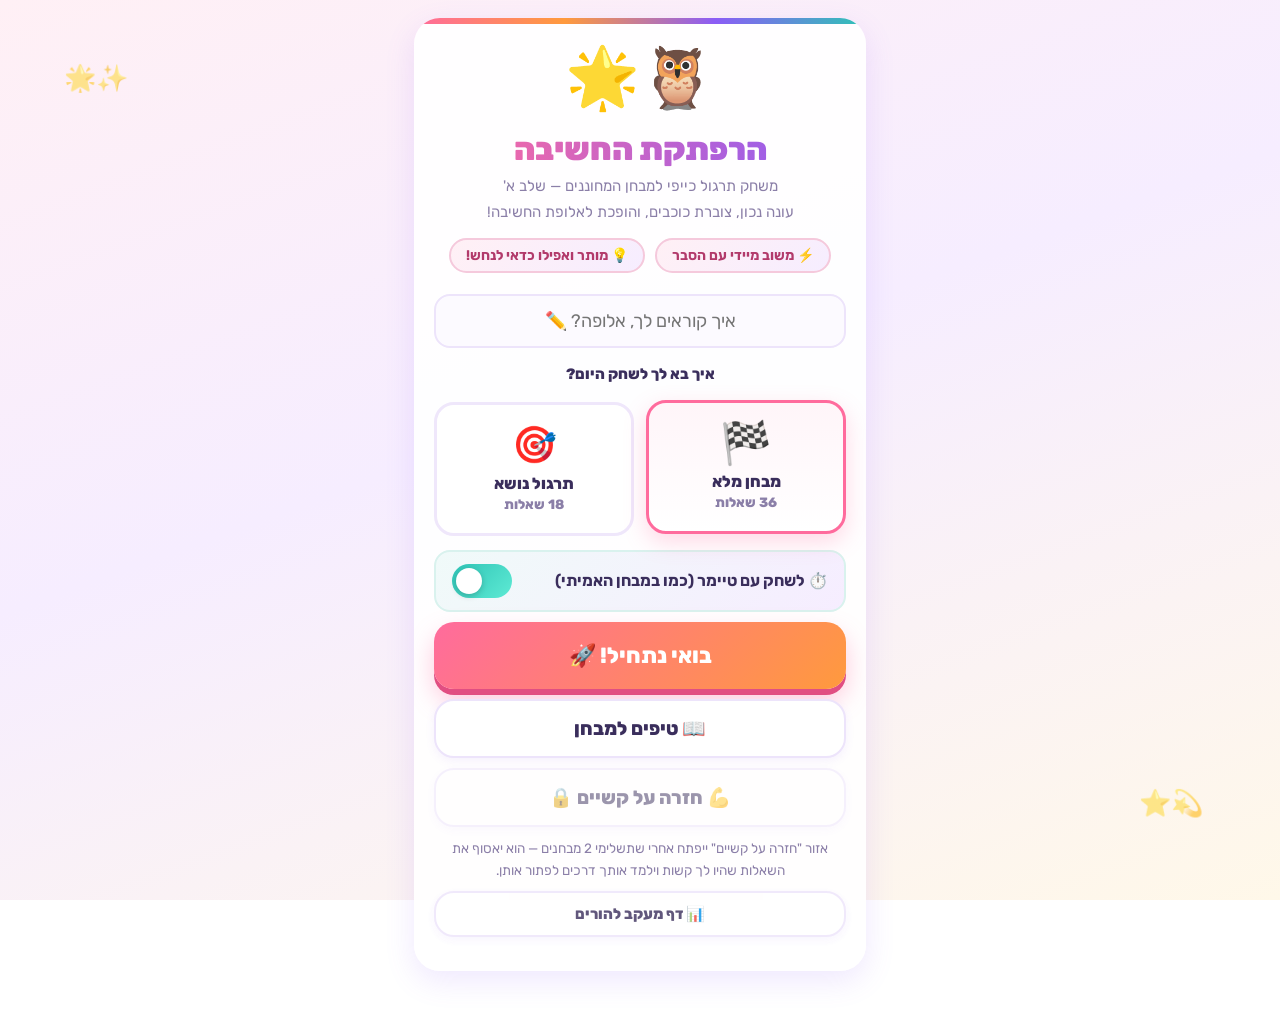
==== commit 09749e1d: "Add files via upload" ====
--- a/index.html
+++ b/index.html
@@ -3,128 +3,157 @@
 <head>
 <meta charset="UTF-8">
 <meta name="viewport" content="width=device-width, initial-scale=1.0, maximum-scale=1.0, user-scalable=no">
+<link rel="preconnect" href="https://fonts.googleapis.com">
+<link rel="preconnect" href="https://fonts.gstatic.com" crossorigin>
+<link href="https://fonts.googleapis.com/css2?family=Rubik:wght@400;600;700;800;900&display=swap" rel="stylesheet">
 <title>הרפתקת החשיבה 🌟 תרגול למבחן המחוננים</title>
 <style>
 :root{
-  --bg:#FFF7EC; --card:#FFFFFF; --ink:#2B2B2B; --muted:#8A8A8A;
-  --orange:#FF8C42; --orange-d:#E56F1F; --teal:#2EC4B6; --teal-d:#1FA598;
-  --red:#E63946; --amber:#FFD166; --navy:#1D3557; --green:#38B000;
-  --radius:22px; --shadow:0 6px 24px rgba(0,0,0,.08);
-}
-*{box-sizing:border-box; -webkit-tap-highlight-color:transparent;}
+  --ink:#3A2E5C; --muted:#8B7FA8;
+  --pink:#FF6B9D; --pink-d:#E14E82;
+  --orange:#FF9A3D; --orange-d:#E57F1F;
+  --purple:#8B5CF6; --purple-d:#6D3FD4;
+  --teal:#2EC4B6; --teal-d:#1FA598;
+  --green:#34C759; --green-d:#1F9D44;
+  --red:#FF5C7A; --amber:#FFC93D;
+  --radius:26px;
+  --shadow:0 10px 30px rgba(139,92,246,.14);
+}
+*{box-sizing:border-box;-webkit-tap-highlight-color:transparent;}
 html,body{margin:0;padding:0;}
 body{
-  font-family:'Heebo','Segoe UI',Arial,sans-serif; background:var(--bg); color:var(--ink);
+  font-family:'Rubik','Segoe UI',Arial,sans-serif; color:var(--ink);
   min-height:100vh; display:flex; justify-content:center;
-}
-.ltr{direction:ltr; unicode-bidi:isolate; display:inline-block;}
-#app{width:100%; max-width:480px; min-height:100vh; padding:16px 14px 40px; position:relative;}
-.screen{display:none; animation:fadeIn .25s ease;}
+  background:linear-gradient(160deg,#FFF0F5 0%,#F6EDFF 45%,#FFF8E9 100%);
+  background-attachment:fixed; overflow-x:hidden;
+}
+body::before,body::after{
+  position:fixed; z-index:0; pointer-events:none; opacity:.55;
+  font-size:26px; animation:drift 9s ease-in-out infinite;
+}
+body::before{content:"\2728 \1F31F"; top:7%; left:5%;}
+body::after{content:"\1F4AB \2B50"; bottom:9%; right:6%; animation-delay:-4.5s;}
+@keyframes drift{0%,100%{transform:translateY(0) rotate(-8deg);}50%{transform:translateY(-18px) rotate(8deg);}}
+.ltr{direction:ltr;unicode-bidi:isolate;display:inline-block;}
+#app{width:100%;max-width:480px;min-height:100vh;padding:18px 14px 44px;position:relative;z-index:1;}
+.screen{display:none;animation:fadeUp .3s ease;}
 .screen.active{display:block;}
-@keyframes fadeIn{from{opacity:0; transform:translateY(8px);} to{opacity:1; transform:none;}}
-.card{background:var(--card); border-radius:var(--radius); box-shadow:var(--shadow);
-  border:2px solid #FFE3C2; padding:22px 18px; margin-bottom:14px;}
+@keyframes fadeUp{from{opacity:0;transform:translateY(12px);}to{opacity:1;transform:none;}}
+.card{background:rgba(255,255,255,.94);border-radius:var(--radius);box-shadow:var(--shadow);
+  padding:24px 20px;margin-bottom:16px;position:relative;overflow:hidden;}
+.card::before{content:"";position:absolute;top:0;right:0;left:0;height:6px;
+  background:linear-gradient(90deg,var(--pink),var(--orange),var(--purple),var(--teal));}
 .center{text-align:center;}
-.mascot{font-size:56px; line-height:1; margin-bottom:6px;}
-h1{font-size:30px; margin:6px 0 4px; color:var(--navy);}
-h2{font-size:22px; margin:4px 0 10px; color:var(--navy);}
-.sub{color:var(--muted); font-size:15px; line-height:1.6;}
-.btn{
-  display:block; width:100%; border:none; cursor:pointer; font-family:inherit;
-  font-size:19px; font-weight:800; border-radius:18px; padding:16px 12px; margin:10px 0;
-  transition:transform .08s ease, box-shadow .08s ease;
-}
-.btn:active{transform:scale(.97);}
-.btn-primary{background:var(--orange); color:#fff; box-shadow:0 4px 0 var(--orange-d);}
-.btn-primary:active{box-shadow:none;}
-.btn-navy{background:var(--navy); color:#fff; box-shadow:0 4px 0 #0F1F38;}
-.btn-teal{background:var(--teal); color:#fff; box-shadow:0 4px 0 var(--teal-d);}
-.btn-ghost{background:#fff; color:var(--navy); border:2px solid #E8E8E8; box-shadow:none; font-size:16px;}
-.btn-big{font-size:22px; padding:20px 12px;}
-.pill{display:inline-block; background:#FFF3E0; border:2px solid #FFD9A8; color:#9A5B00;
-  border-radius:999px; padding:6px 14px; font-size:14px; font-weight:700; margin:3px;}
-/* welcome */
-.mode-row{display:flex; gap:10px; margin:12px 0;}
-.mode-card{flex:1; background:#fff; border:3px solid #EEE; border-radius:18px; padding:16px 8px;
-  text-align:center; cursor:pointer; font-weight:800; font-size:16px; transition:border .15s;}
-.mode-card .em{font-size:34px; display:block; margin-bottom:6px;}
-.mode-card.sel{border-color:var(--orange); background:#FFF6EA; box-shadow:var(--shadow);}
-.inp{width:100%; font-family:inherit; font-size:18px; border-radius:14px; border:2px solid #E8E8E8;
-  padding:13px; margin:8px 0; text-align:center;}
-.tgl-row{display:flex; align-items:center; justify-content:space-between; background:#F6FBFA;
-  border:2px solid #D8F0EC; border-radius:14px; padding:10px 14px; margin:10px 0; font-weight:700;}
-.switch{position:relative; width:58px; height:32px; flex:none;}
-.switch input{opacity:0; width:0; height:0;}
-.slider{position:absolute; inset:0; background:#CCC; border-radius:999px; transition:.2s; cursor:pointer;}
-.slider:before{content:""; position:absolute; width:24px; height:24px; border-radius:50%;
-  background:#fff; top:4px; right:4px; transition:.2s;}
-.switch input:checked + .slider{background:var(--teal);}
+.mascot{font-size:60px;line-height:1.2;margin-bottom:8px;animation:floaty 3s ease-in-out infinite;display:inline-block;}
+@keyframes floaty{0%,100%{transform:translateY(0);}50%{transform:translateY(-10px);}}
+h1{font-size:32px;margin:8px 0 6px;font-weight:900;
+  background:linear-gradient(90deg,var(--pink),var(--purple));-webkit-background-clip:text;background-clip:text;color:transparent;}
+h2{font-size:23px;margin:6px 0 10px;color:var(--ink);font-weight:800;}
+.sub{color:var(--muted);font-size:15px;line-height:1.7;}
+.btn{display:block;width:100%;border:none;cursor:pointer;font-family:inherit;
+  font-size:19px;font-weight:800;border-radius:20px;padding:16px 12px;margin:10px 0;
+  transition:transform .1s ease,box-shadow .15s ease,filter .15s;}
+.btn:active{transform:scale(.96);}
+.btn-primary{background:linear-gradient(135deg,var(--pink),var(--orange));color:#fff;
+  box-shadow:0 6px 0 var(--pink-d),0 12px 24px rgba(255,107,157,.35);}
+.btn-primary:active{box-shadow:0 2px 0 var(--pink-d);transform:translateY(3px) scale(.98);}
+.btn-navy{background:linear-gradient(135deg,#4C3A8C,#2E2358);color:#fff;box-shadow:0 6px 0 #241B45;}
+.btn-teal{background:linear-gradient(135deg,#34D8C7,var(--teal));color:#fff;box-shadow:0 6px 0 var(--teal-d);}
+.btn-ghost{background:#fff;color:var(--ink);border:2.5px solid #EDE4FB;box-shadow:0 3px 10px rgba(139,92,246,.08);}
+.btn-big{font-size:22px;padding:20px 12px;}
+.pill{display:inline-block;background:linear-gradient(135deg,#FFF0F5,#F6EDFF);border:2px solid #F5C9DC;color:#B23A6B;
+  border-radius:999px;padding:7px 15px;font-size:14px;font-weight:700;margin:3px;}
+.mode-row{display:flex;gap:12px;margin:14px 0;}
+.mode-card{flex:1;background:#fff;border:3px solid #EFE7FB;border-radius:20px;padding:18px 8px;
+  text-align:center;cursor:pointer;font-weight:800;font-size:16px;transition:all .18s;}
+.mode-card .em{font-size:36px;display:block;margin-bottom:8px;transition:transform .18s;}
+.mode-card.sel{border-color:var(--pink);background:linear-gradient(180deg,#FFF5F9,#fff);
+  box-shadow:0 8px 22px rgba(255,107,157,.25);transform:translateY(-2px);}
+.mode-card.sel .em{transform:scale(1.15);}
+.inp{width:100%;font-family:inherit;font-size:18px;border-radius:16px;border:2.5px solid #EDE4FB;
+  padding:14px;margin:8px 0;text-align:center;background:#FCFAFF;color:var(--ink);}
+.inp:focus{outline:none;border-color:var(--pink);box-shadow:0 0 0 4px rgba(255,107,157,.15);}
+.tgl-row{display:flex;align-items:center;justify-content:space-between;background:linear-gradient(135deg,#F0FAF9,#F6EDFF);
+  border:2px solid #D9F2EE;border-radius:16px;padding:12px 16px;margin:10px 0;font-weight:700;}
+.switch{position:relative;width:60px;height:34px;flex:none;}
+.switch input{opacity:0;width:0;height:0;}
+.slider{position:absolute;inset:0;background:#D8CDEB;border-radius:999px;transition:.2s;cursor:pointer;}
+.slider:before{content:"";position:absolute;width:26px;height:26px;border-radius:50%;
+  background:#fff;top:4px;right:4px;transition:.2s;box-shadow:0 2px 6px rgba(0,0,0,.2);}
+.switch input:checked + .slider{background:linear-gradient(135deg,var(--teal),#5EEAD4);}
 .switch input:checked + .slider:before{transform:translateX(-26px);}
-/* topics */
-.topic-grid{display:grid; grid-template-columns:1fr 1fr; gap:12px;}
-.topic-card{background:#fff; border:3px solid #EEE; border-radius:18px; padding:18px 8px;
-  text-align:center; cursor:pointer; transition:border .15s;}
-.topic-card:active{transform:scale(.96);}
-.topic-card .em{font-size:40px;}
-.topic-card .t{font-weight:800; font-size:16px; margin:6px 0 2px;}
-.topic-card .s{color:#F5A623; font-size:15px; letter-spacing:2px;}
-/* quiz */
-.quiz-top{display:flex; align-items:center; gap:10px; margin-bottom:10px;}
-.timer-wrap{position:relative; width:64px; height:64px; flex:none;}
+.topic-grid{display:grid;grid-template-columns:1fr 1fr;gap:12px;}
+.topic-card{background:#fff;border:3px solid #EFE7FB;border-radius:20px;padding:20px 8px;
+  text-align:center;cursor:pointer;transition:all .15s;}
+.topic-card:active{transform:scale(.95);}
+.topic-card .em{font-size:42px;filter:drop-shadow(0 4px 6px rgba(139,92,246,.25));}
+.topic-card .t{font-weight:800;font-size:16px;margin:8px 0 4px;}
+.topic-card .s{color:#F5A623;font-size:15px;letter-spacing:2px;}
+.quiz-top{display:flex;align-items:center;gap:12px;margin-bottom:10px;}
+.timer-wrap{position:relative;width:68px;height:68px;flex:none;filter:drop-shadow(0 4px 8px rgba(139,92,246,.2));}
 .timer-wrap svg{transform:rotate(-90deg);}
-.timer-num{position:absolute; inset:0; display:flex; align-items:center; justify-content:center;
-  font-weight:800; font-size:15px;}
+.timer-num{position:absolute;inset:0;display:flex;align-items:center;justify-content:center;font-weight:800;font-size:15px;}
 .qmeta{flex:1;}
-.qcount{font-weight:800; font-size:16px; color:var(--navy);}
-.qtag{display:inline-block; font-size:13px; font-weight:700; color:#0F766E; background:#D9F7F3;
-  border-radius:999px; padding:3px 12px; margin-top:4px;}
-.bar{height:10px; background:#F0E6D6; border-radius:999px; overflow:hidden; margin:8px 0 14px;}
-.bar > div{height:100%; background:linear-gradient(90deg,var(--teal),#7FE7DC); border-radius:999px;
-  transition:width .3s ease;}
-.qtext{font-size:21px; font-weight:800; line-height:1.7; margin:6px 0 14px; color:var(--ink);}
-.answers{display:grid; grid-template-columns:1fr 1fr; gap:12px;}
-.ans{background:#fff; border:3px solid #EFE3D0; border-radius:18px; min-height:76px;
-  font-family:inherit; font-size:18px; font-weight:700; color:var(--ink); cursor:pointer;
-  padding:12px 8px; display:flex; align-items:center; justify-content:center; gap:8px;
-  transition:transform .08s, border .15s, background .15s;}
-.ans:active{transform:scale(.96);}
-.ans .ltr-badge{background:var(--navy); color:#fff; font-weight:800; border-radius:10px;
-  width:30px; height:30px; display:inline-flex; align-items:center; justify-content:center; flex:none;}
-.ans.correct{background:#E7F9E7; border-color:var(--green);}
-.ans.wrong{background:#FDE7E9; border-color:var(--red);}
-.ans.reveal{background:#E7F9E7; border-color:var(--green);}
+.qcount{font-weight:800;font-size:16px;color:var(--ink);}
+.qtag{display:inline-block;font-size:13px;font-weight:700;color:#0F766E;background:linear-gradient(135deg,#D9F7F3,#E9FBF8);
+  border-radius:999px;padding:4px 13px;margin-top:5px;}
+.bar{height:12px;background:#F1E8FA;border-radius:999px;overflow:hidden;margin:10px 0 16px;
+  box-shadow:inset 0 2px 4px rgba(0,0,0,.06);}
+.bar > div{height:100%;background:linear-gradient(90deg,var(--pink),var(--orange),var(--amber),var(--teal));
+  border-radius:999px;transition:width .35s ease;}
+.qtext{font-size:22px;font-weight:800;line-height:1.75;margin:8px 0 16px;color:var(--ink);}
+.answers{display:grid;grid-template-columns:1fr 1fr;gap:12px;}
+.ans{background:#fff;border:3px solid #EFE7FB;border-radius:20px;min-height:80px;
+  font-family:inherit;font-size:18px;font-weight:700;color:var(--ink);cursor:pointer;
+  padding:12px 8px;display:flex;align-items:center;justify-content:center;gap:8px;
+  transition:transform .1s,border .15s,background .15s,box-shadow .15s;box-shadow:0 3px 10px rgba(139,92,246,.07);}
+.ans:active{transform:scale(.95);}
+.ans .ltr-badge{background:linear-gradient(135deg,var(--purple),#B388FF);color:#fff;font-weight:800;border-radius:12px;
+  width:32px;height:32px;display:inline-flex;align-items:center;justify-content:center;flex:none;font-size:17px;}
+.ans.correct{background:#E9FBEF;border-color:var(--green);box-shadow:0 0 0 4px rgba(52,199,89,.2);animation:pop .35s;}
+.ans.wrong{background:#FFEDF1;border-color:var(--red);animation:shake .4s;}
+.ans.reveal{background:#E9FBEF;border-color:var(--green);box-shadow:0 0 0 4px rgba(52,199,89,.2);}
 .ans:disabled{cursor:default;}
-.ans.dim{opacity:.55;}
-.quiz-tools{display:flex; gap:10px; margin-top:12px;}
-.tool-btn{flex:1; border:2px dashed #D9C9AE; background:#FFFBF2; border-radius:14px;
-  padding:12px 6px; font-family:inherit; font-size:15px; font-weight:800; color:#9A5B00; cursor:pointer;}
-.tool-btn:active{transform:scale(.96);}
-#hint-box{display:none; background:#FFF8E1; border:2px solid var(--amber); border-radius:14px;
-  padding:12px 14px; margin-top:10px; font-size:15px; line-height:1.7;}
-#hint-box b{color:#9A5B00;}
-#feedback{display:none; border-radius:18px; padding:16px; margin-top:14px; animation:fadeIn .25s;}
-#feedback.good{background:#E7F9E7; border:2px solid var(--green);}
-#feedback.bad{background:#FFF4E0; border:2px solid var(--amber);}
-#feedback .fb-title{font-size:19px; font-weight:800; margin-bottom:6px;}
-#feedback.good .fb-title{color:#1E7A1E;}
-#feedback.bad .fb-title{color:#9A5B00;}
-#feedback .fb-text{font-size:15.5px; line-height:1.7;}
-.guess-line{text-align:center; color:var(--muted); font-style:italic; font-size:14px; margin-top:10px;}
-/* skipped / summary / review */
-.skip-item{display:flex; align-items:center; justify-content:space-between; background:#fff;
-  border:2px solid #EFE3D0; border-radius:14px; padding:12px; margin:8px 0; font-weight:700;}
-.stars{font-size:52px; letter-spacing:6px; margin:8px 0;}
-.stars .off{filter:grayscale(1); opacity:.35;}
-.score-big{font-size:44px; font-weight:800; color:var(--navy);}
-.topic-row{display:flex; justify-content:space-between; background:#fff; border:2px solid #F0E6D6;
-  border-radius:12px; padding:10px 14px; margin:6px 0; font-weight:700; font-size:15px;}
-.strategy{background:#F0FAF9; border:2px solid #BDE8E2; border-radius:14px; padding:12px 14px;
-  margin:10px 0; font-size:15px; line-height:1.8;}
+.ans.dim{opacity:.5;}
+@keyframes pop{0%{transform:scale(1);}40%{transform:scale(1.07) rotate(-1deg);}70%{transform:scale(.98);}100%{transform:scale(1);}}
+@keyframes shake{20%,60%{transform:translateX(-7px);}40%,80%{transform:translateX(7px);}}
+.quiz-tools{display:flex;gap:10px;margin-top:12px;}
+.tool-btn{flex:1;border:2.5px dashed #E3B7CB;background:#FFF7FA;border-radius:16px;
+  padding:13px 6px;font-family:inherit;font-size:15px;font-weight:800;color:#B23A6B;cursor:pointer;transition:transform .1s;}
+.tool-btn:active{transform:scale(.95);}
+#hint-box{display:none;background:linear-gradient(135deg,#FFF9E0,#FFF3C9);border:2px solid var(--amber);border-radius:16px;
+  padding:13px 15px;margin-top:12px;font-size:15px;line-height:1.75;animation:fadeUp .25s;}
+#hint-box b{color:#9A6B00;}
+#feedback{display:none;border-radius:20px;padding:17px;margin-top:14px;animation:fadeUp .3s;}
+#feedback.good{background:#E9FBEF;border:2.5px solid var(--green);box-shadow:0 6px 18px rgba(52,199,89,.18);}
+#feedback.bad{background:#FFF6E8;border:2.5px solid var(--amber);box-shadow:0 6px 18px rgba(255,201,61,.2);}
+#feedback .fb-title{font-size:20px;font-weight:800;margin-bottom:6px;}
+#feedback.good .fb-title{color:#1F9D44;}
+#feedback.bad .fb-title{color:#9A6B00;}
+#feedback .fb-text{font-size:15.5px;line-height:1.75;}
+.guess-line{text-align:center;color:var(--muted);font-size:14px;margin-top:12px;font-weight:600;}
+.skip-item{display:flex;align-items:center;justify-content:space-between;background:#fff;
+  border:2.5px solid #EFE7FB;border-radius:16px;padding:13px;margin:8px 0;font-weight:700;box-shadow:0 3px 10px rgba(139,92,246,.06);}
+.stars{font-size:56px;letter-spacing:8px;margin:10px 0;}
+.stars span{display:inline-block;animation:starpop .5s backwards;}
+.stars span:nth-child(2){animation-delay:.15s;}
+.stars span:nth-child(3){animation-delay:.3s;}
+@keyframes starpop{from{transform:scale(0) rotate(-30deg);opacity:0;}to{transform:scale(1) rotate(0);opacity:1;}}
+.stars .off{filter:grayscale(1);opacity:.3;animation:none;}
+.score-big{font-size:46px;font-weight:900;
+  background:linear-gradient(90deg,var(--pink),var(--purple));-webkit-background-clip:text;background-clip:text;color:transparent;}
+.topic-row{display:flex;justify-content:space-between;align-items:center;background:#fff;border:2px solid #F1E8FA;
+  border-radius:14px;padding:11px 15px;margin:7px 0;font-weight:700;font-size:15px;}
+.strategy{background:linear-gradient(135deg,#F0FAF9,#F6EDFF);border:2px solid #C9EDE8;border-radius:16px;padding:13px 15px;
+  margin:10px 0;font-size:15px;line-height:1.85;}
 .strategy b{color:#0F766E;}
 .locked{opacity:.5;}
-.note{font-size:13.5px; color:var(--muted); line-height:1.6;}
-.kbd-hint{font-size:13px; color:var(--muted); text-align:center; margin-top:6px;}
-@media (max-width:360px){ .qtext{font-size:19px;} .ans{font-size:16px; min-height:70px;} }
+.note{font-size:13.5px;color:var(--muted);line-height:1.65;}
+.kbd-hint{font-size:13px;color:var(--muted);text-align:center;margin-top:6px;}
+.confetti{position:fixed;width:10px;height:14px;z-index:9999;pointer-events:none;border-radius:3px;
+  animation:confall 1.1s ease-in forwards;}
+@keyframes confall{to{transform:translateY(46vh) rotate(720deg);opacity:0;}}
+@media (max-width:360px){.qtext{font-size:19px;}.ans{font-size:16px;min-height:72px;}}
 </style>
 </head>
 <body>
@@ -352,8 +381,8 @@
 {id:"w8",topic:"words",q:"ספר : קריאה = עיפרון : ___",options:["כתיבה","שינה","אכילה","ריצה"],correct:0,explain:"בספר קוראים, ובעיפרון כותבים.",hint:"מה עושים עם כל אחד מהם? ספר → קוראים, עיפרון → …?"},
 {id:"w9",topic:"words",q:'איזו מילה נרדפת ל"מהר"?',options:["לאט","במהירות","בזהירות","בשקט"],correct:1,explain:'"במהירות" פירושו מהר.',hint:"חפשי את המילה עם אותו שורש: מ-ה-ר."},
 {id:"w10",topic:"words",q:'מה ההפך מהמילה "קר"?',options:["קריר","חם","נעים","רטוב"],correct:1,explain:'ההפך מקר הוא חם.',hint:"חשבי על חורף מול קיץ."},
-{id:"w11",topic:"words",q:'קראי את הקטע ועני: "נועה אוהבת לקרוא ספרים. כל ערב לפני השינה היא קוראת פרק אחד. אתמול היא סיימה ספר בן שבעה פרקים."<br>כמה ערבים קראה נועה את הספר?',options:["5","6","7","8"],correct:2,explain:"הספר בן שבעה פרקים, ובכל ערב היא קראה פרק אחד — אז שבעה ערבים.",hint:"חפשי בקטע שני מספרים: כמה פרקים בספר, וכמה פרקים בכל ערב."},
-{id:"w12",topic:"words",q:'קראי את הקטע ועני: "נועה אוהבת לקרוא ספרים. כל ערב לפני השינה היא קוראת פרק אחד. אתמול היא סיימה ספר בן שבעה פרקים."<br>לפי הקטע: מתי נועה קוראת ספרים?',options:["בבוקר","בצהריים","בערב לפני השינה","באמצע הלילה"],correct:2,explain:'כתוב במפורש: "כל ערב לפני השינה".',hint:"התשובה כתובה מילה במילה בקטע — חפשי מתי."},
+{id:"w11",topic:"words",q:'קראי את הקטע ועני: "אנה זק אוהבת לקרוא ספרים. כל ערב לפני השינה היא קוראת פרק אחד. אתמול היא סיימה ספר בן שבעה פרקים."<br>כמה ערבים קראה אנה זק את הספר?',options:["5","6","7","8"],correct:2,explain:"הספר בן שבעה פרקים, ובכל ערב היא קראה פרק אחד — אז שבעה ערבים.",hint:"חפשי בקטע שני מספרים: כמה פרקים בספר, וכמה פרקים בכל ערב."},
+{id:"w12",topic:"words",q:'קראי את הקטע ועני: "אנה זק אוהבת לקרוא ספרים. כל ערב לפני השינה היא קוראת פרק אחד. אתמול היא סיימה ספר בן שבעה פרקים."<br>לפי הקטע: מתי אנה זק קוראת ספרים?',options:["בבוקר","בצהריים","בערב לפני השינה","באמצע הלילה"],correct:2,explain:'כתוב במפורש: "כל ערב לפני השינה".',hint:"התשובה כתובה מילה במילה בקטע — חפשי מתי."},
 {id:"w13",topic:"words",q:'קראי את הקטע ועני: "בגן החיות גרים אריה אחד, שני קופים ותוכי אחד. הקופים אוהבים לאכול בננות."<br>כמה חיות יש בגן בסך הכל?',options:["3","4","5","6"],correct:1,explain:"1 אריה + 2 קופים + 1 תוכי = 4 חיות.",hint:"ספרי כל חיה: אריה אחד, ועוד שניים, ועוד אחד…"},
 {id:"w14",topic:"words",q:'קראי את הקטע ועני: "בגן החיות גרים אריה אחד, שני קופים ותוכי אחד. הקופים אוהבים לאכול בננות."<br>לפי הקטע: מה אוהבים הקופים לאכול?',options:["תפוחים","בננות","גזר","לחם"],correct:1,explain:'כתוב במפורש: "הקופים אוהבים לאכול בננות".',hint:"התשובה במשפט האחרון של הקטע."},
 {id:"w15",topic:"words",q:"איזו מילה שונה מהאחרות? כיסא, שולחן, מיטה, תפוח",options:["כיסא","שולחן","מיטה","תפוח"],correct:3,explain:"התפוח הוא פרי, וכל השאר רהיטים.",hint:"שלוש מהמילים נמצאות בחדר. איפה לא יושבים ולא ישנים?"},
@@ -361,20 +390,20 @@
 {id:"w17",topic:"words",q:'איזו מילה נרדפת ל"יפה"?',options:["מכוער","נאה","גדול","חזק"],correct:1,explain:'"נאה" פירושו יפה.',hint:"פסלי את ההפך (מכוער) ואת הלא-קשורות."},
 {id:"w18",topic:"words",q:"רופא : חולים = מורה : ___",options:["תלמידים","ספרים","כיתה","לוח"],correct:0,explain:"הרופא מטפל בחולים, והמורה מלמדת תלמידים.",hint:"הקשר הוא 'במי מטפל'. במי מטפלת המורה?"},
 /* ===== נושא 4: בעיות מילוליות ולוגיקה ===== */
-{id:"l1",topic:"logic",q:"לנועה היו 5 תפוחים. אמא נתנה לה עוד 3 תפוחים. כמה תפוחים יש לנועה עכשיו?",options:["7","8","9","10"],correct:1,explain:"5+3=8.",hint:"'נתנה לה עוד' אומר שמחברים. 5+3=?"},
+{id:"l1",topic:"logic",q:"לנועה קירל היו 5 תפוחים. אמא נתנה לה עוד 3 תפוחים. כמה תפוחים יש לנועה קירל עכשיו?",options:["7","8","9","10"],correct:1,explain:"5+3=8.",hint:"'נתנה לה עוד' אומר שמחברים. 5+3=?"},
 {id:"l2",topic:"logic",q:"בכיתה יש 12 ילדים. 4 ילדים יצאו לחצר. כמה ילדים נשארו בכיתה?",options:["7","8","9","16"],correct:1,explain:"12−4=8.",hint:"'יצאו' אומר שמחסרים. 12−4=?"},
-{id:"l3",topic:"logic",q:"לדני היו 10 גולות. הוא נתן 4 גולות לחבר. כמה גולות נשארו לו?",options:["4","5","6","14"],correct:2,explain:"10−4=6.",hint:"נתן = פחות. 10−4=?"},
+{id:"l3",topic:"logic",q:"לסטטיק היו 10 גולות. הוא נתן 4 גולות לחבר. כמה גולות נשארו לו?",options:["4","5","6","14"],correct:2,explain:"10−4=6.",hint:"נתן = פחות. 10−4=?"},
 {id:"l4",topic:"logic",q:"על עץ ישבו 6 ציפורים. עוד 2 ציפורים הצטרפו אליהן. כמה ציפורים על העץ עכשיו?",options:["4","6","8","12"],correct:2,explain:"6+2=8.",hint:"'הצטרפו' אומר שמחברים."},
 {id:"l5",topic:"logic",q:"בקופסה היו 9 עוגיות. אכלו 3 עוגיות. כמה עוגיות נשארו בקופסה?",options:["3","6","9","12"],correct:1,explain:"9−3=6.",hint:"'אכלו' אומר שמחסרים."},
-{id:"l6",topic:"logic",q:'נועה קנתה מחברת ב-7 שקלים ושילמה בשטר של 10 שקלים. כמה עודף היא קיבלה?',options:["2 שקלים","3 שקלים","4 שקלים","17 שקלים"],correct:1,explain:"10−7=3 שקלים עודף.",hint:"עודף = מה ששילמה פחות המחיר: 10−7."},
+{id:"l6",topic:"logic",q:'אנה זק קנתה מחברת ב-7 שקלים ושילמה בשטר של 10 שקלים. כמה עודף היא קיבלה?',options:["2 שקלים","3 שקלים","4 שקלים","17 שקלים"],correct:1,explain:"10−7=3 שקלים עודף.",hint:"עודף = מה ששילמה פחות המחיר: 10−7."},
 {id:"l7",topic:"logic",q:"אמא חילקה 12 סוכריות שווה בשווה בין 3 ילדים. כמה סוכריות קיבל כל ילד?",options:["3","4","5","6"],correct:1,explain:"12 לחלק ל-3 שווה 4.",hint:"'שווה בשווה' אומר לחלק. איזה מספר כפול 3 נותן 12?"},
-{id:"l8",topic:"logic",q:"רון בן 8, ואחותו בת 5. בכמה שנים רון גדול מאחותו?",options:["2","3","4","13"],correct:1,explain:"8−5=3 שנים.",hint:"הפרש גילים = הגדול פחות הקטן."},
-{id:"l9",topic:"logic",q:"דנה גבוהה מיוסי, ויוסי גבוה מנועה. מי הגבוהה ביותר?",options:["דנה","יוסי","נועה","אי אפשר לדעת"],correct:0,explain:"דנה גבוהה מיוסי שגבוה מנועה — אז דנה הכי גבוהה.",hint:"סדרי בראש מהגבוה לנמוך: מי מעל מי?"},
+{id:"l8",topic:"logic",q:"סטטיק בן 8, ואחותו בת 5. בכמה שנים סטטיק גדול מאחותו?",options:["2","3","4","13"],correct:1,explain:"8−5=3 שנים.",hint:"הפרש גילים = הגדול פחות הקטן."},
+{id:"l9",topic:"logic",q:"דנה גבוהה מסטטיק, וסטטיק גבוה מאנה זק. מי הגבוהה ביותר?",options:["דנה","יוסי","נועה","אי אפשר לדעת"],correct:0,explain:"דנה גבוהה מיוסי שגבוה מנועה — אז דנה הכי גבוהה.",hint:"סדרי בראש מהגבוה לנמוך: מי מעל מי?"},
 {id:"l10",topic:"logic",q:"אריה כבד מדוד, ודוד כבד מגיל. מי הקל ביותר?",options:["אריה","דוד","גיל","אי אפשר לדעת"],correct:2,explain:"גיל הכי קל, כי דוד כבד ממנו ואריה כבד מדוד.",hint:"סדרי מהכבד לקל — מי בתחתית הרשימה?"},
 {id:"l11",topic:"logic",q:"אם היום יום שני, איזה יום יהיה מחר?",options:["ראשון","שלישי","רביעי","שני"],correct:1,explain:"אחרי שני בא שלישי.",hint:"שירי את ימי השבוע בראש: ראשון, שני…"},
 {id:"l12",topic:"logic",q:"אם אתמול היה יום חמישי, איזה יום היום?",options:["רביעי","חמישי","שישי","שבת"],correct:2,explain:"היום שאחרי חמישי הוא שישי.",hint:"מה בא אחרי חמישי?"},
 {id:"l13",topic:"logic",q:"בשקית יש 4 כדורים אדומים ו-3 כדורים כחולים. כמה כדורים יש בשקית בסך הכל?",options:["5","6","7","12"],correct:2,explain:"4+3=7.",hint:"'בסך הכל' אומר לחבר את שתי הקבוצות."},
-{id:"l14",topic:"logic",q:'נועה קמה ב-7:00 וההסעה מגיעה ב-7:30. כמה דקות יש לה להתארגן?',options:["20 דקות","25 דקות","30 דקות","60 דקות"],correct:2,explain:"מ-7:00 עד 7:30 עוברות 30 דקות.",hint:"חצי שעה = 30 דקות."},
+{id:"l14",topic:"logic",q:'אודיה קמה ב-7:00 וההסעה מגיעה ב-7:30. כמה דקות יש לה להתארגן?',options:["20 דקות","25 דקות","30 דקות","60 דקות"],correct:2,explain:"מ-7:00 עד 7:30 עוברות 30 דקות.",hint:"חצי שעה = 30 דקות."},
 {id:"l15",topic:"logic",q:"סבא בן 70 ואבא בן 40. בכמה שנים סבא מבוגר מאבא?",options:["20","30","40","110"],correct:1,explain:"70−40=30 שנים.",hint:"הפרש = הגדול פחות הקטן: 70−40."},
 {id:"l16",topic:"logic",q:"בחנות יש 5 מדפים, ועל כל מדף 2 ספרים. כמה ספרים יש בחנות?",options:["7","8","10","12"],correct:2,explain:"5 פעמים 2 שווה 10.",hint:"5 מדפים × 2 ספרים. אפשר לחבר: 2+2+2+2+2."},
 {id:"l17",topic:"logic",q:"כל הכלבים אוהבים לטייל. רקסי הוא כלב. מה נכון לומר?",options:["רקסי אוהב לטייל","רקסי לא אוהב לטייל","רקסי הוא חתול","אי אפשר לדעת"],correct:0,explain:"אם כל הכלבים אוהבים לטייל ורקסי כלב — גם הוא אוהב לטייל.",hint:"הכלל חל על כולם, ורקסי הוא אחד מה'כולם'."},
@@ -431,44 +460,44 @@
 {id:"w21",topic:"words",q:"חתול : מיאו = כלב : ___",options:["מיאו","האו","ציוץ","געייה"],correct:1,explain:"החתול עושה מיאו והכלב עושה האו.",hint:"איזה קול משמיע כלב?"},
 {id:"w22",topic:"words",q:"איזו מילה שונה מהאחרות? עט, עיפרון, מחברת, כדור",options:["עט","עיפרון","מחברת","כדור"],correct:3,explain:"הכדור לא כלי כתיבה לבית הספר.",hint:"שלוש שייכות לבית הספר. מה עושים בהפסקה?"},
 {id:"w23",topic:"words",q:"דבש : מתוק = לימון : ___",options:["מתוק","מלוח","חמוץ","חריף"],correct:2,explain:"הדבש מתוק והלימון חמוץ.",hint:"איזה טעם יש ללימון?"},
-{id:"w24",topic:"words",q:'קראי את הקטע ועני: "אורי בנה מגדל מ-6 קוביות אדומות ו-4 קוביות כחולות."<br>כמה קוביות יש במגדל בסך הכל?',options:["8","9","10","12"],correct:2,explain:"6+4=10.",hint:"'בסך הכל' אומר לחבר."},
-{id:"w25",topic:"words",q:'קראי את הקטע ועני: "אורי בנה מגדל מ-6 קוביות אדומות ו-4 קוביות כחולות."<br>לפי הקטע: כמה קוביות אדומות יש?',options:["4","5","6","10"],correct:2,explain:'כתוב במפורש: "6 קוביות אדומות".',hint:"התשובה כתובה בקטע — חפשי 'אדומות'."},
+{id:"w24",topic:"words",q:'קראי את הקטע ועני: "נס וסטילה בנו מגדל מ-6 קוביות אדומות ו-4 קוביות כחולות."<br>כמה קוביות יש במגדל בסך הכל?',options:["8","9","10","12"],correct:2,explain:"6+4=10.",hint:"'בסך הכל' אומר לחבר."},
+{id:"w25",topic:"words",q:'קראי את הקטע ועני: "נס וסטילה בנו מגדל מ-6 קוביות אדומות ו-4 קוביות כחולות."<br>לפי הקטע: כמה קוביות אדומות יש?',options:["4","5","6","10"],correct:2,explain:'כתוב במפורש: "6 קוביות אדומות".',hint:"התשובה כתובה בקטע — חפשי 'אדומות'."},
 {id:"w26",topic:"words",q:'איזו מילה נרדפת ל"גדול"?',options:["קטן","ענק","צר","קצר"],correct:1,explain:'"ענק" פירושו גדול מאוד.',hint:"איזו מילה מרגישה כמו גדול?"},
 {id:"w27",topic:"words",q:"סבתא : נכדה = סבא : ___",options:["נכד","בן","אח","אבא"],correct:0,explain:"כמו שסבתא היא של הנכדה, סבא הוא של הנכד.",hint:"השלימי את הזוג."},
 {id:"w28",topic:"words",q:"איזו מילה שונה מהאחרות? שולחן, כיסא, ארון, חתול",options:["שולחן","כיסא","ארון","חתול"],correct:3,explain:"החתול הוא בעל חיים, וכל השאר רהיטים.",hint:"שלוש מהמילים נמצאות בחדר."},
 {id:"w29",topic:"words",q:'מה ההפך מהמילה "שמח"?',options:["עליז","עצוב","נרגש","צוחק"],correct:1,explain:'ההפך משמח הוא עצוב.',hint:"כשלא שמחים — איך מרגישים?"},
 {id:"w30",topic:"words",q:"יד : כפפה = רגל : ___",options:["כובע","נעל","צעיף","חולצה"],correct:1,explain:"על היד שמים כפפה, ועל הרגל שמים נעל.",hint:"מה לובשים על הרגל?"},
-{id:"w31",topic:"words",q:'קראי את הקטע ועני: "בכיתה של נועה יש 15 בנות ו-10 בנים."<br>כמה ילדים יש בכיתה בסך הכל?',options:["20","24","25","30"],correct:2,explain:"15+10=25.",hint:"חברי את שתי הקבוצות."},
-{id:"w32",topic:"words",q:'קראי את הקטע ועני: "בכיתה של נועה יש 15 בנות ו-10 בנים."<br>לפי הקטע: כמה בנים יש בכיתה?',options:["10","15","20","25"],correct:0,explain:'כתוב במפורש: "10 בנים".',hint:"חפשי בקטע את המילה 'בנים'."},
+{id:"w31",topic:"words",q:'קראי את הקטע ועני: "בכיתה של נועה קירל יש 15 בנות ו-10 בנים."<br>כמה ילדים יש בכיתה בסך הכל?',options:["20","24","25","30"],correct:2,explain:"15+10=25.",hint:"חברי את שתי הקבוצות."},
+{id:"w32",topic:"words",q:'קראי את הקטע ועני: "בכיתה של נועה קירל יש 15 בנות ו-10 בנים."<br>לפי הקטע: כמה בנים יש בכיתה?',options:["10","15","20","25"],correct:0,explain:'כתוב במפורש: "10 בנים".',hint:"חפשי בקטע את המילה 'בנים'."},
 {id:"w33",topic:"words",q:'איזו מילה נרדפת ל"טוב"?',options:["רע","נפלא","קשה","עצוב"],correct:1,explain:'"נפלא" פירושו טוב מאוד.',hint:"פסלי את ההפך (רע) קודם."},
 {id:"w34",topic:"words",q:"חורף : קר = קיץ : ___",options:["קר","חם","גשם","שלג"],correct:1,explain:"בחורף קר ובקיץ חם.",hint:"איך מרגישים בקיץ?"},
 {id:"w35",topic:"words",q:"איזו מילה שונה מהאחרות? תפוז, לימון, אשכולית, תפוח אדמה",options:["תפוז","לימון","אשכולית","תפוח אדמה"],correct:3,explain:"תפוח האדמה הוא ירק, וכל השאר פירות הדר.",hint:"שלושה מהם סוחטים למיץ."},
 {id:"w36",topic:"words",q:'מה ההפך מהמילה "ישן"?',options:["עתיק","חדש","שבור","מלוכלך"],correct:1,explain:'ההפך מישן הוא חדש.',hint:"מה קונים בחנות?"},
 {id:"w37",topic:"words",q:"ציפור : כנפיים = דג : ___",options:["כנפיים","סנפירים","זנב","קשקשים"],correct:1,explain:"הציפור עפה עם כנפיים, והדג שוחה עם סנפירים.",hint:"במה הדג חותר במים?"},
-{id:"w38",topic:"words",q:'קראי את הקטע ועני: "דני קרא 3 ספרים בחופש. כל ספר היה בן 20 עמודים."<br>כמה עמודים קרא דני בסך הכל?',options:["23","40","60","80"],correct:2,explain:"3×20=60.",hint:"3 ספרים, 20 עמודים בכל אחד."},
+{id:"w38",topic:"words",q:'קראי את הקטע ועני: "סטטיק קרא 3 ספרים בחופש. כל ספר היה בן 20 עמודים."<br>כמה עמודים קרא סטטיק בסך הכל?',options:["23","40","60","80"],correct:2,explain:"3×20=60.",hint:"3 ספרים, 20 עמודים בכל אחד."},
 {id:"w39",topic:"words",q:'איזו מילה נרדפת ל"חכם"?',options:["טיפש","נבון","עצלן","שמח"],correct:1,explain:'"נבון" פירושו חכם.',hint:"פסלי את ההפך (טיפש) קודם."},
 {id:"w40",topic:"words",q:"עץ : יער = פרח : ___",options:["עלה","גינה","שורש","ענף"],correct:1,explain:"הרבה עצים ביחד הם יער, והרבה פרחים ביחד הם גינה.",hint:"איפה גדלים הרבה פרחים ביחד?"},
 /* ===== תוספת: עוד 22 שאלות לוגיקה ===== */
-{id:"l19",topic:"logic",q:"ליעל היו 7 מדבקות. היא קיבלה עוד 5 מדבקות. כמה מדבקות יש לה עכשיו?",options:["10","11","12","13"],correct:2,explain:"7+5=12.",hint:"'קיבלה עוד' אומר שמחברים."},
+{id:"l19",topic:"logic",q:"לאגם בוחבוט היו 7 מדבקות. היא קיבלה עוד 5 מדבקות. כמה מדבקות יש לה עכשיו?",options:["10","11","12","13"],correct:2,explain:"7+5=12.",hint:"'קיבלה עוד' אומר שמחברים."},
 {id:"l20",topic:"logic",q:"היו 20 בלונים. 6 בלונים התפוצצו. כמה בלונים נשארו?",options:["12","13","14","16"],correct:2,explain:"20−6=14.",hint:"'התפוצצו' אומר שמחסרים."},
 {id:"l21",topic:"logic",q:"4 חברים באו למסיבה. כל אחד קיבל 3 סוכריות. כמה סוכריות חולקו בסך הכל?",options:["7","10","12","14"],correct:2,explain:"4×3=12.",hint:"4 פעמים 3: 3+3+3+3."},
 {id:"l22",topic:"logic",q:"אמא אפתה 24 עוגיות וחילקה שווה בשווה בין 6 ילדים. כמה קיבל כל ילד?",options:["3","4","5","6"],correct:1,explain:"24 לחלק ל-6 שווה 4.",hint:"איזה מספר כפול 6 נותן 24?"},
-{id:"l23",topic:"logic",q:"נועה בת 7 ואחיה בן 10. בכמה שנים הוא גדול ממנה?",options:["2","3","4","17"],correct:1,explain:"10−7=3.",hint:"הגדול פחות הקטן."},
+{id:"l23",topic:"logic",q:"אנה זק בת 7 ואחיה בן 10. בכמה שנים הוא גדול ממנה?",options:["2","3","4","17"],correct:1,explain:"10−7=3.",hint:"הגדול פחות הקטן."},
 {id:"l24",topic:"logic",q:"אם היום יום רביעי, איזה יום יהיה מחרתיים?",options:["חמישי","שישי","שבת","ראשון"],correct:1,explain:"מחר חמישי, מחרתיים שישי.",hint:"מחר = חמישי. ויום אחריו?"},
 {id:"l25",topic:"logic",q:"אם אתמול היה יום ראשון, איזה יום יהיה מחר?",options:["שני","שלישי","רביעי","חמישי"],correct:1,explain:"אתמול ראשון אז היום שני, ומחר שלישי.",hint:"קודם גלי איזה יום היום."},
 {id:"l26",topic:"logic",q:"כל הציפורים בוקעות מביצים. התרנגולת היא ציפור. מה נכון לומר?",options:["התרנגולת בוקעת מביצה","התרנגולת לא בוקעת מביצה","התרנגולת היא דג","אי אפשר לדעת"],correct:0,explain:"הכלל חל על כל הציפורים.",hint:"החוק הכללי חל גם עליה."},
 {id:"l27",topic:"logic",q:"בשקית יש 5 תפוחים אדומים ו-5 תפוחים ירוקים. כמה תפוחים יש בשקית?",options:["5","9","10","25"],correct:2,explain:"5+5=10.",hint:"'בסך הכל' = לחבר."},
-{id:"l28",topic:"logic",q:"דני קם ב-6:30 והאוטובוס מגיע ב-7:00. כמה דקות יש לו להתארגן?",options:["20 דקות","30 דקות","40 דקות","60 דקות"],correct:1,explain:"מ-6:30 עד 7:00 עוברות 30 דקות.",hint:"חצי שעה = 30 דקות."},
-{id:"l29",topic:"logic",q:"מיכל גבוהה מנועה, ונועה גבוהה מרוני. מי הנמוכה ביותר?",options:["מיכל","נועה","רוני","אי אפשר לדעת"],correct:2,explain:"רוני הכי נמוכה — נועה גבוהה ממנה ומיכל גבוהה מנועה.",hint:"סדרי מהגבוהה לנמוכה — מי בסוף?"},
+{id:"l28",topic:"logic",q:"סטטיק קם ב-6:30 והאוטובוס מגיע ב-7:00. כמה דקות יש לו להתארגן?",options:["20 דקות","30 דקות","40 דקות","60 דקות"],correct:1,explain:"מ-6:30 עד 7:00 עוברות 30 דקות.",hint:"חצי שעה = 30 דקות."},
+{id:"l29",topic:"logic",q:"אלה לי להב גבוהה מאנה זק, ואנה זק גבוהה מרוני. מי הנמוכה ביותר?",options:["מיכל","נועה","רוני","אי אפשר לדעת"],correct:2,explain:"רוני הכי נמוכה — נועה גבוהה ממנה ומיכל גבוהה מנועה.",hint:"סדרי מהגבוהה לנמוכה — מי בסוף?"},
 {id:"l30",topic:"logic",q:"יש 3 קופסאות. בכל קופסה 4 עפרונות. כמה עפרונות יש בסך הכל?",options:["7","9","12","16"],correct:2,explain:"3×4=12.",hint:"3 פעמים 4: 4+4+4."},
-{id:"l31",topic:"logic",q:"ספר בן 50 עמודים. נועה קראה 20 עמודים. כמה עמודים נשארו לה?",options:["20","25","30","70"],correct:2,explain:"50−20=30.",hint:"'נשארו' אומר שמחסרים."},
-{id:"l32",topic:"logic",q:"יוסי קנה 2 מחברות. כל מחברת עולה 5 שקלים. כמה הוא שילם?",options:["7 שקלים","9 שקלים","10 שקלים","12 שקלים"],correct:2,explain:"2×5=10 שקלים.",hint:"פעמיים 5."},
+{id:"l31",topic:"logic",q:"ספר בן 50 עמודים. אגם בוחבוט קראה 20 עמודים. כמה עמודים נשארו לה?",options:["20","25","30","70"],correct:2,explain:"50−20=30.",hint:"'נשארו' אומר שמחסרים."},
+{id:"l32",topic:"logic",q:"סטטיק קנה 2 מחברות. כל מחברת עולה 5 שקלים. כמה הוא שילם?",options:["7 שקלים","9 שקלים","10 שקלים","12 שקלים"],correct:2,explain:"2×5=10 שקלים.",hint:"פעמיים 5."},
 {id:"l33",topic:"logic",q:"כל החתולים אוהבים חלב. מיצי היא חתולה. מה נכון לומר?",options:["מיצי אוהבת חלב","מיצי לא אוהבת חלב","מיצי היא כלבה","אי אפשר לדעת"],correct:0,explain:"הכלל חל על כל החתולים.",hint:"החוק הכללי חל גם עליה."},
-{id:"l34",topic:"logic",q:"נועה חסכה 15 שקלים והוציאה 6 שקלים. כמה שקלים נשארו לה?",options:["6","8","9","21"],correct:2,explain:"15−6=9.",hint:"'הוציאה' אומר שמחסרים."},
+{id:"l34",topic:"logic",q:"נועה קירל חסכה 15 שקלים והוציאה 6 שקלים. כמה שקלים נשארו לה?",options:["6","8","9","21"],correct:2,explain:"15−6=9.",hint:"'הוציאה' אומר שמחסרים."},
 {id:"l35",topic:"logic",q:"בכיתה יש 9 בנים ו-11 בנות. כמה ילדים יש בכיתה?",options:["18","19","20","22"],correct:2,explain:"9+11=20.",hint:"חברי את שתי הקבוצות."},
 {id:"l36",topic:"logic",q:"אורי בן 9. בן כמה הוא יהיה בעוד 4 שנים?",options:["11","12","13","15"],correct:2,explain:"9+4=13.",hint:"'בעוד' אומר שמוסיפים."},
 {id:"l37",topic:"logic",q:"2 אמהות ו-3 ילדים הלכו לפיקניק. כמה אנשים הלכו בסך הכל?",options:["4","5","6","7"],correct:1,explain:"2+3=5.",hint:"חברי את כולם."},
-{id:"l38",topic:"logic",q:"חנה אפתה 18 לחמניות ונתנה 9 לשכנה. כמה לחמניות נשארו לה?",options:["6","9","12","27"],correct:1,explain:"18−9=9.",hint:"'נתנה' אומר שמחסרים."},
+{id:"l38",topic:"logic",q:"אודיה אפתה 18 לחמניות ונתנה 9 לשכנה. כמה לחמניות נשארו לה?",options:["6","9","12","27"],correct:1,explain:"18−9=9.",hint:"'נתנה' אומר שמחסרים."},
 {id:"l39",topic:"logic",q:"אם היום יום שישי, איזה יום היה לפני יומיים?",options:["שלישי","רביעי","חמישי","שבת"],correct:1,explain:"אתמול חמישי, לפני יומיים רביעי.",hint:"לכי אחורה: אתמול, ועוד יום אחורה."},
 {id:"l40",topic:"logic",q:"כל הדגים שוחים. נמו הוא דג. מה נכון לומר?",options:["נמו שוחה","נמו עף","נמו לא זז","אי אפשר לדעת"],correct:0,explain:"הכלל חל על כל הדגים.",hint:"החוק הכללי חל גם עליו."}
 ];
@@ -506,7 +535,8 @@
   const n=cfg.mode==="full"?36:18;
   const mins=cfg.mode==="full"?40:20;
   const label=cfg.mode==="full"?"מבחן מלא 🏁":("תרגול נושא: "+TOPICS[cfg.topic].icon+" "+TOPICS[cfg.topic].name);
-  $("prep-info").innerHTML=`בחרת: <b>${label}</b><br>יש <b>${n} שאלות</b> וטיימר של <b>${mins} דקות</b> ⏱️<br>קראי איך משחקים — ואז יוצאים לדרך!`;
+  const timerOn=$("tgl-timer").checked;
+  $("prep-info").innerHTML=`בחרת: <b>${label}</b><br>יש <b>${n} שאלות</b>${timerOn?` וטיימר של <b>${mins} דקות</b> ⏱️`:` — <b>בלי טיימר</b>, בקצב שלך 🙂`}<br>קראי איך משחקים — ואז יוצאים לדרך!`;
   show("scr-prep");
 }
 $("btn-prep-go").onclick=()=>{if(pendingCfg)startQuiz(pendingCfg);};
@@ -590,6 +620,20 @@
   $("guess-line").style.display="block";
   S.qStart=Date.now();
 }
+function confettiBurst(el){
+  try{
+    const r=el.getBoundingClientRect(),cx=r.left+r.width/2,cy=r.top+r.height/2;
+    const colors=["#FF6B9D","#FF9A3D","#8B5CF6","#2EC4B6","#FFC93D","#34C759"];
+    for(let i=0;i<28;i++){
+      const d=document.createElement("div");d.className="confetti";
+      d.style.left=cx+"px";d.style.top=cy+"px";
+      d.style.background=colors[i%colors.length];
+      d.style.transform="translate("+((Math.random()-0.5)*170).toFixed(0)+"px,"+(-40-Math.random()*130).toFixed(0)+"px) rotate("+(Math.random()*360).toFixed(0)+"deg)";
+      document.body.appendChild(d);
+      setTimeout(()=>d.remove(),1250);
+    }
+  }catch(e){}
+}
 function answer(i,btn){
   if(!S||S.done)return;
   const q=S.qs[S.idx],dt=(Date.now()-S.qStart)/1000;
@@ -597,9 +641,11 @@
   const btns=[...document.querySelectorAll("#answers .ans")];
   btns.forEach(b=>b.disabled=true);
   const ok=i===q.correct;
+  const qi=S.results.findIndex(r=>r.qid===q.id);
+  if(qi>=0){if(S.results[qi].ok)S.correct--;S.results.splice(qi,1);}
   S.results.push({qid:q.id,topic:q.topic,ok});
   if(ok){
-    S.correct++;btn.classList.add("correct");
+    S.correct++;btn.classList.add("correct");confettiBurst(btn);
     btns.forEach((b,j)=>{if(j!==i)b.classList.add("dim");});
     if(S.review)DB.bank=DB.bank.filter(b=>b.qid!==q.id);
   }else{
@@ -617,6 +663,10 @@
   $("btn-next").textContent=S.idx===S.qs.length-1?"לסיום 🏁":"לשאלה הבאה ←";
 }
 $("btn-next").onclick=()=>{
+  if(S.fromSkipped){S.fromSkipped=false;
+    if(S.skipped.length>0){renderSkipped();show("scr-skipped");}
+    else finishQuiz(false);
+    return;}
   if(S.idx<S.qs.length-1){S.idx++;renderQ();}
   else if(S.skipped.length>0){renderSkipped();show("scr-skipped");}
   else finishQuiz(false);
@@ -641,7 +691,7 @@
     const b=document.createElement("button");b.className="btn btn-teal";
     b.style.cssText="width:auto;margin:0;padding:10px 18px;font-size:15px;";
     b.textContent="עני עכשיו ✏️";
-    b.onclick=()=>{S.idx=S.qs.findIndex(q=>q.id===s.qid);S.skipped=S.skipped.filter(x=>x.qid!==s.qid);show("scr-quiz");renderQ();};
+    b.onclick=()=>{S.idx=S.qs.findIndex(q=>q.id===s.qid);S.skipped=S.skipped.filter(x=>x.qid!==s.qid);S.fromSkipped=true;show("scr-quiz");renderQ();};
     d.appendChild(sp);d.appendChild(b);list.appendChild(d);
   });
   updateSkipNote();
@@ -701,6 +751,10 @@
   logic:{t:"🧩 דרך 3 הצעדים לבעיות",b:"<b>1.</b> סמני בראש את המספרים והעובדות החשובות.<br><b>2.</b> תרגמי למילים פשוטות: מחברים או מחסרים?<br><b>3.</b> בדקי כל תשובה — האם היא הגיונית?"}
 };
 function openReview(){
+  if(DB.tests<2){
+    const bd=$("rev-body");bd.innerHTML=`<div class="card center"><div class="mascot">🔒</div><div class="sub">אזור החזרה על קשיים ייפתח אחרי שתשלימי 2 מבחנים.<br>כל שאלה קשה תיאסף לכאן אוטומטית! 🦉</div></div>`;
+    show("scr-review");return;
+  }
   const bank=DB.bank.slice(-24);
   const body=$("rev-body");body.innerHTML="";
   if(!bank.length){
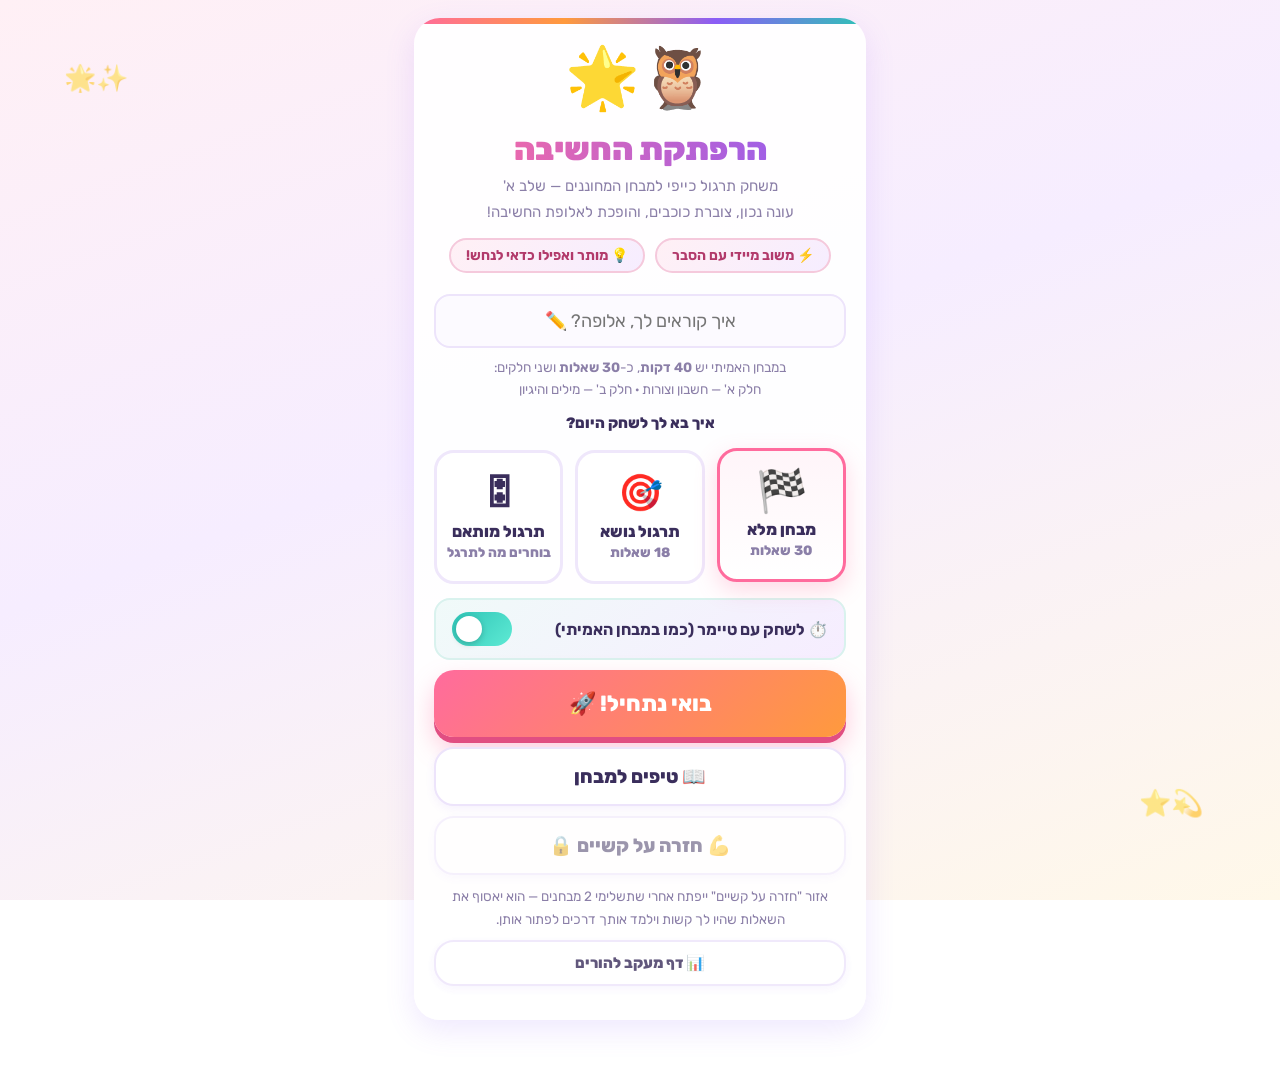
==== commit 928f3556: "Add files via upload" ====
--- a/index.html
+++ b/index.html
@@ -83,6 +83,10 @@
 .switch input:checked + .slider{background:linear-gradient(135deg,var(--teal),#5EEAD4);}
 .switch input:checked + .slider:before{transform:translateX(-26px);}
 .topic-grid{display:grid;grid-template-columns:1fr 1fr;gap:12px;}
+.topic-card.off{opacity:.45;filter:grayscale(.7);}
+.count-row{display:flex;gap:10px;margin:6px 0 4px;}
+.count-btn{flex:1;padding:13px 4px;border:3px solid #EFE7FB;background:#fff;border-radius:16px;font-size:18px;font-weight:800;color:var(--navy);cursor:pointer;}
+.count-btn.sel{border-color:var(--pink);background:linear-gradient(180deg,#FFF5F9,#fff);}
 .topic-card{background:#fff;border:3px solid #EFE7FB;border-radius:20px;padding:20px 8px;
   text-align:center;cursor:pointer;transition:all .15s;}
 .topic-card:active{transform:scale(.95);}
@@ -121,6 +125,7 @@
 .tool-btn{flex:1;border:2.5px dashed #E3B7CB;background:#FFF7FA;border-radius:16px;
   padding:13px 6px;font-family:inherit;font-size:15px;font-weight:800;color:#B23A6B;cursor:pointer;transition:transform .1s;}
 .tool-btn:active{transform:scale(.95);}
+.tool-btn.armed{background:#FFE8EE;border-color:#E91E63;color:#C2185B;}
 #hint-box{display:none;background:linear-gradient(135deg,#FFF9E0,#FFF3C9);border:2px solid var(--amber);border-radius:16px;
   padding:13px 15px;margin-top:12px;font-size:15px;line-height:1.75;animation:fadeUp .25s;}
 #hint-box b{color:#9A6B00;}
@@ -170,10 +175,12 @@
         <span class="pill">💡 מותר ואפילו כדאי לנחש!</span>
       </div>
       <input class="inp" id="inp-name" placeholder="איך קוראים לך, אלופה? ✏️" maxlength="20">
+      <div class="note center" style="margin-bottom:10px;">במבחן האמיתי יש <b>40 דקות</b>, כ-<b>30 שאלות</b> ושני חלקים:<br>חלק א' — חשבון וצורות · חלק ב' — מילים והיגיון</div>
       <div class="sub" style="font-weight:800; color:var(--navy); margin-top:6px;">איך בא לך לשחק היום?</div>
       <div class="mode-row">
-        <div class="mode-card sel" data-mode="full"><span class="em">🏁</span>מבחן מלא<br><span class="note">36 שאלות</span></div>
+        <div class="mode-card sel" data-mode="full"><span class="em">🏁</span>מבחן מלא<br><span class="note">30 שאלות</span></div>
         <div class="mode-card" data-mode="topic"><span class="em">🎯</span>תרגול נושא<br><span class="note">18 שאלות</span></div>
+        <div class="mode-card" data-mode="custom"><span class="em">🎛</span>תרגול מותאם<br><span class="note">בוחרים מה לתרגל</span></div>
       </div>
       <div class="tgl-row">
         <span>⏱️ לשחק עם טיימר (כמו במבחן האמיתי)</span>
@@ -193,6 +200,26 @@
       <h2 class="center">🎯 בחרי נושא לתרגול</h2>
       <div class="topic-grid" id="topic-grid"></div>
       <button class="btn btn-ghost" id="btn-back-w1">↩ חזרה</button>
+    </div>
+  </div>
+
+  <!-- תרגול מותאם אישית -->
+  <div class="screen" id="scr-custom">
+    <div class="card">
+      <h2 class="center">🎛 תרגול בהתאמה אישית</h2>
+      <div class="sub center">בחרי נושאים וכמה שאלות — ואנחנו נרכיב לך תרגול!</div>
+      <div class="sub" style="font-weight:800;">אילו נושאים?</div>
+      <div class="topic-grid" id="custom-topics"></div>
+      <div class="sub" style="font-weight:800; margin-top:14px;">כמה שאלות?</div>
+      <div class="count-row" id="custom-counts">
+        <button class="count-btn" data-n="10">10</button>
+        <button class="count-btn sel" data-n="15">15</button>
+        <button class="count-btn" data-n="20">20</button>
+        <button class="count-btn" data-n="30">30</button>
+      </div>
+      <div class="note center" id="custom-warn" style="display:none;color:#C2185B;font-weight:700;">בחרי לפחות נושא אחד ☝️</div>
+      <button class="btn btn-primary btn-big" id="btn-custom-go">ממשיכים! 🚀</button>
+      <button class="btn btn-ghost" id="btn-back-custom">↩ חזרה</button>
     </div>
   </div>
 
@@ -222,7 +249,7 @@
           <div class="timer-num ltr" id="timer-text">40:00</div>
         </div>
         <div class="qmeta">
-          <div class="qcount" id="q-count">שאלה 1 מתוך 36</div>
+          <div class="qcount" id="q-count">שאלה 1 מתוך 30</div>
           <div class="bar"><div id="q-bar-fill" style="width:0%"></div></div>
           <span class="qtag" id="q-topic">🔢 סדרות ומספרים</span>
         </div>
@@ -233,6 +260,7 @@
       <div class="quiz-tools">
         <button class="tool-btn" id="btn-hint">💡 איך ניגשים?</button>
         <button class="tool-btn" id="btn-skip">⏭ דלגי וחזרי אחר כך</button>
+        <button class="tool-btn" id="btn-quit">🏠 ראשי</button>
       </div>
       <div id="feedback">
         <div class="fb-title" id="fb-title"></div>
@@ -240,6 +268,16 @@
         <button class="btn btn-navy" id="btn-next" style="margin-bottom:0">לשאלה הבאה ←</button>
       </div>
       <div class="guess-line" id="guess-line">לא בטוחה? נחשי! אולי תגלי שידעת 💫</div>
+    </div>
+  </div>
+
+  <!-- מעבר בין חלקי המבחן -->
+  <div class="screen" id="scr-half">
+    <div class="card center">
+      <div class="mascot">🎉</div>
+      <h2>סיימת את חלק החשבון!</h2>
+      <div class="sub">כל הכבוד! עכשיו עוברים לחלק ב' —<br>מילים, הבנת הנקרא והיגיון 💪<br><br>במבחן האמיתי לכל חלק יש 20 דקות.</div>
+      <button class="btn btn-primary btn-big" id="btn-half-go">ממשיכים לחלק ב'! 🚀</button>
     </div>
   </div>
 
@@ -260,7 +298,7 @@
       <div class="mascot" id="sum-mascot">🦉</div>
       <h2 id="sum-title">כל הכבוד!</h2>
       <div class="stars" id="sum-stars"></div>
-      <div class="score-big"><span id="sum-score">0</span><span style="font-size:20px; color:var(--muted)"> / <span id="sum-total">36</span></span></div>
+      <div class="score-big"><span id="sum-score">0</span><span style="font-size:20px; color:var(--muted)"> / <span id="sum-total">30</span></span></div>
       <div class="sub" id="sum-msg"></div>
       <div id="sum-topics" style="text-align:right; margin-top:10px;"></div>
       <div class="sub" id="sum-time" style="margin-top:8px;"></div>
@@ -431,6 +469,11 @@
 {id:"n38",topic:"numbers",q:'השלימי את הסדרה: <span class="ltr">11, 22, 33, 44, __</span>',options:["45","50","55","60"],correct:2,explain:"קפיצות של 11: 44+11=55.",hint:"11→22 זה +11…"},
 {id:"n39",topic:"numbers",q:'איזה מספר חסר? <span class="ltr">4, __, 16, 32, 64</span>',options:["6","8","10","12"],correct:1,explain:"מכפילים ב-2: 4×2=8.",hint:"לכי אחורה: 16 לחלק ל-2 זה…?"},
 {id:"n40",topic:"numbers",q:'כמה זה <span class="ltr">7 × 7</span>?',options:["42","46","48","49"],correct:3,explain:"7×7=49.",hint:"7×6=42, ועוד 7."},
+{id:"n41",topic:"numbers",q:'<span class="ltr">🌟 + 🌟 = 10</span><br>כמה שווה 🌟?',options:["4","5","6","10"],correct:1,explain:"5+5=10.",hint:"איזה מספר ועוד עצמו נותן 10?"},
+{id:"n42",topic:"numbers",q:'<span class="ltr">3 × 🎈 = 12</span><br>כמה שווה 🎈?',options:["3","4","5","6"],correct:1,explain:"3×4=12.",hint:"איזה מספר כפול 3 נותן 12?"},
+{id:"n43",topic:"numbers",q:'<span class="ltr">🍎 − 4 = 7</span><br>כמה שווה 🍎?',options:["3","7","11","12"],correct:2,explain:"11−4=7.",hint:"לכי אחורה: 7+4=?"},
+{id:"n44",topic:"numbers",q:'<span class="ltr">2 × ⭐ = 10</span><br><span class="ltr">⭐ + 🌙 = 9</span><br>כמה שווה 🌙?',options:["3","4","5","6"],correct:1,explain:"⭐=5, ואז 5+🌙=9, לכן 🌙=4.",hint:"קודם מצאי את ⭐, ואז חשבי מה חסר."},
+{id:"n45",topic:"numbers",q:"בשקית של 100 גרם יש 8 סוכריות. כמה סוכריות יש בשקית של 300 גרם?",options:["16","20","24","32"],correct:2,explain:"300 גרם זה פי 3 מ-100, אז גם הסוכריות פי 3: 8×3=24.",hint:"300 זה פי כמה מ-100?"},
 /* ===== תוספת: עוד 22 שאלות צורות ===== */
 {id:"s19",topic:"shapes",q:"מה בא אחר כך? 🟠 🟣 🟠 🟣 __",options:["🟠","🟣","🟢","🔴"],correct:0,explain:"כתום וסגול מתחלפים.",hint:"שתי צורות מתחלפות — מי הייתה לפני האחרונה?"},
 {id:"s20",topic:"shapes",q:"מה בא אחר כך? 🔷 🔶 🔷 🔶 🔷 __",options:["🔷","🔶","⬛","⭕"],correct:1,explain:"מעוין כחול וכתום מתחלפים.",hint:"כמו תבנית אדום-כחול, רק בצורות אחרות."},
@@ -440,15 +483,15 @@
 {id:"s24",topic:"shapes",q:"מה בא אחר כך? 🐘 🐘 🦁 🐘 🐘 🦁 __",options:["🐘","🦁","🐵","🦒"],correct:0,explain:"היחידה 🐘🐘🦁 חוזרת מההתחלה.",hint:"כמה פילים יש לפני כל אריה?"},
 {id:"s25",topic:"shapes",q:"הביטי בשורה: 🍎 🍎 🍐 🍎 איזו צורה שונה מהאחרות?",options:["הראשונה","השנייה","השלישית","הרביעית"],correct:2,explain:"שלושה תפוחים ואגס אחד.",hint:"שלוש זהות ואחת שונה — איזו?"},
 {id:"s26",topic:"shapes",q:"כמה צלעות יש למחומש?",options:["4","5","6","8"],correct:1,explain:"למחומש יש 5 צלעות.",hint:"'מחומש' נשמע כמו 'חמש'."},
-{id:"s27",topic:"shapes",q:"מה בא אחר כך? ⬛ ⭕ ⬛ ⭕ ⬛ __",options:["⬛","⭕","🔺","⭐"],correct:1,explain:"ריבוע ועיגול מתחלפים.",hint:"אחרי ⬛ תמיד בא ⭕."},
+{id:"s27",topic:"shapes",q:'מה בא אחר כך? <span class="ltr">⬛ ⭕ ⬛ ⭕ ⬛ __</span>',options:["⬛","⭕","🔺","⭐"],correct:1,explain:"ריבוע ועיגול מתחלפים.",hint:"אחרי ⬛ תמיד בא ⭕."},
 {id:"s28",topic:"shapes",q:"מה בא אחר כך? 🍓 🍓 🫐 🍓 🍓 🫐 __",options:["🍓","🫐","🍇","🍒"],correct:0,explain:"היחידה 🍓🍓🫐 חוזרת מההתחלה.",hint:"מצאי את הקבוצה הקטנה שחוזרת."},
 {id:"s29",topic:"shapes",q:"מה בא אחר כך? 🔼 🔽 🔽 🔼 🔽 🔽 __",options:["🔼","🔽","⏫","⏬"],correct:0,explain:"היחידה 🔼🔽🔽 חוזרת מההתחלה.",hint:"מה בא בתחילת כל יחידה חוזרת?"},
 {id:"s30",topic:"shapes",q:"כמה משולשים וכמה ריבועים? 🔺⬜🔺⬜",options:["2 משולשים ו-2 ריבועים","3 משולשים וריבוע אחד","2 משולשים ו-3 ריבועים","4 משולשים"],correct:0,explain:"שני משולשים ושני ריבועים.",hint:"ספרי כל צורה בנפרד."},
-{id:"s31",topic:"shapes",q:"מה בא אחר כך? 🟢 🟢 🟢 🔵 🟢 🟢 🟢 🔵 __",options:["🟢","🔵","🟡","🟠"],correct:0,explain:"היחידה 🟢🟢🟢🔵 חוזרת מההתחלה.",hint:"כמה ירוקים יש לפני כל כחול?"},
+{id:"s31",topic:"shapes",q:'מה בא אחר כך? <span class="ltr">🟢 🟢 🟢 🔵 🟢 🟢 🟢 🔵 __</span>',options:["🟢","🔵","🟡","🟠"],correct:0,explain:"היחידה 🟢🟢🟢🔵 חוזרת מההתחלה.",hint:"כמה ירוקים יש לפני כל כחול?"},
 {id:"s32",topic:"shapes",q:"איזו חיה הכי קטנה? 🐘 🐭 🐱 🐶",options:["🐘","🐭","🐱","🐶"],correct:1,explain:"העכבר הכי קטן.",hint:"דמייני כל חיה — מי נכנסת לכיס?"},
 {id:"s33",topic:"shapes",q:"מה בא אחר כך? 🌹 🌷 🌹 🌷 🌹 __",options:["🌹","🌷","🌻","🌺"],correct:1,explain:"שני פרחים מתחלפים.",hint:"אחרי 🌹 תמיד בא 🌷."},
 {id:"s34",topic:"shapes",q:"הביטי בשורה: ⭐ ⭐ ⭐ 🌙 ⭐ איזו צורה שונה מהאחרות?",options:["הראשונה","השנייה","השלישית","הרביעית"],correct:3,explain:"ארבעה כוכבים וירח אחד.",hint:"איזו צורה לא כוכב?"},
-{id:"s35",topic:"shapes",q:"מה בא אחרי כחול בקשת? 🔴 🟠 🟡 🟢 🔵 __",options:["🟣","⚫","⚪","🟤"],correct:0,explain:"צבעי הקשת: אדום, כתום, צהוב, ירוק, כחול, סגול.",hint:"שירי את צבעי הקשת בראש."},
+{id:"s35",topic:"shapes",q:'מה בא אחרי כחול בקשת? <span class="ltr">🔴 🟠 🟡 🟢 🔵 __</span>',options:["🟣","⚫","⚪","🟤"],correct:0,explain:"צבעי הקשת: אדום, כתום, צהוב, ירוק, כחול, סגול.",hint:"שירי את צבעי הקשת בראש."},
 {id:"s36",topic:"shapes",q:"כמה זוגות גרביים יש כאן? 🧦🧦 🧦🧦",options:["זוג אחד","2 זוגות","3 זוגות","4 זוגות"],correct:1,explain:"שני זוגות.",hint:"זוג = שניים ביחד."},
 {id:"s37",topic:"shapes",q:"מה בא אחר כך? 🅰️ 🅱️ 🅰️ 🅱️ __",options:["🅰️","🅱️","🆎","🅾️"],correct:0,explain:"A ו-B מתחלפות.",hint:"שתי אותיות מתחלפות."},
 {id:"s38",topic:"shapes",q:"כמה עוגיות יש כאן? 🍪🍪🍪",options:["2","3","4","5"],correct:1,explain:"שלוש עוגיות.",hint:"ספרי את העוגיות אחת אחת."},
@@ -477,6 +520,9 @@
 {id:"w38",topic:"words",q:'קראי את הקטע ועני: "סטטיק קרא 3 ספרים בחופש. כל ספר היה בן 20 עמודים."<br>כמה עמודים קרא סטטיק בסך הכל?',options:["23","40","60","80"],correct:2,explain:"3×20=60.",hint:"3 ספרים, 20 עמודים בכל אחד."},
 {id:"w39",topic:"words",q:'איזו מילה נרדפת ל"חכם"?',options:["טיפש","נבון","עצלן","שמח"],correct:1,explain:'"נבון" פירושו חכם.',hint:"פסלי את ההפך (טיפש) קודם."},
 {id:"w40",topic:"words",q:"עץ : יער = פרח : ___",options:["עלה","גינה","שורש","ענף"],correct:1,explain:"הרבה עצים ביחד הם יער, והרבה פרחים ביחד הם גינה.",hint:"איפה גדלים הרבה פרחים ביחד?"},
+{id:"w41",topic:"words",q:'השלימי את המשפט: "בחוץ יורד ___ חזק, לכן לקחנו ___."',options:["גשם / מטרייה","שמש / מטרייה","גשם / משקפי שמש","שלג / בגד ים"],correct:0,explain:"כשיורד גשם לוקחים מטרייה.",hint:"מה לוקחים כשיש גשם בחוץ?"},
+{id:"w42",topic:"words",q:'השלימי את המשפט: "הספר היה ___, לכן אנה זק לא הצליחה ___ אותו מהידיים."',options:["משעמם / להניח","מרתק / להניח","מרתק / לזרוק","ישן / לקרוא"],correct:1,explain:"ספר מרתק לא מניחים מהידיים.",hint:"מתי אי אפשר להניח ספר מהידיים?"},
+{id:"w43",topic:"words",q:'השלימי את המשפט: "נועה קירל שרה ___, ולכן הקהל ___ במחיאות כפיים."',options:["נפלא / פרץ","גרוע / פרץ","נפלא / נרדם","בשקט / פרץ"],correct:0,explain:"כשהשירה נפלאה הקהל פורץ במחיאות כפיים.",hint:"מתי קהל מוחא כפיים?"},
 /* ===== תוספת: עוד 22 שאלות לוגיקה ===== */
 {id:"l19",topic:"logic",q:"לאגם בוחבוט היו 7 מדבקות. היא קיבלה עוד 5 מדבקות. כמה מדבקות יש לה עכשיו?",options:["10","11","12","13"],correct:2,explain:"7+5=12.",hint:"'קיבלה עוד' אומר שמחברים."},
 {id:"l20",topic:"logic",q:"היו 20 בלונים. 6 בלונים התפוצצו. כמה בלונים נשארו?",options:["12","13","14","16"],correct:2,explain:"20−6=14.",hint:"'התפוצצו' אומר שמחסרים."},
@@ -499,8 +545,9 @@
 {id:"l37",topic:"logic",q:"2 אמהות ו-3 ילדים הלכו לפיקניק. כמה אנשים הלכו בסך הכל?",options:["4","5","6","7"],correct:1,explain:"2+3=5.",hint:"חברי את כולם."},
 {id:"l38",topic:"logic",q:"אודיה אפתה 18 לחמניות ונתנה 9 לשכנה. כמה לחמניות נשארו לה?",options:["6","9","12","27"],correct:1,explain:"18−9=9.",hint:"'נתנה' אומר שמחסרים."},
 {id:"l39",topic:"logic",q:"אם היום יום שישי, איזה יום היה לפני יומיים?",options:["שלישי","רביעי","חמישי","שבת"],correct:1,explain:"אתמול חמישי, לפני יומיים רביעי.",hint:"לכי אחורה: אתמול, ועוד יום אחורה."},
-{id:"l40",topic:"logic",q:"כל הדגים שוחים. נמו הוא דג. מה נכון לומר?",options:["נמו שוחה","נמו עף","נמו לא זז","אי אפשר לדעת"],correct:0,explain:"הכלל חל על כל הדגים.",hint:"החוק הכללי חל גם עליו."}
-];
+{id:"l40",topic:"logic",q:"כל הדגים שוחים. נמו הוא דג. מה נכון לומר?",options:["נמו שוחה","נמו עף","נמו לא זז","אי אפשר לדעת"],correct:0,explain:"הכלל חל על כל הדגים.",hint:"החוק הכללי חל גם עליו."},
+{id:"l41",topic:"logic",q:"לחולצה אחת צריך 3 כפתורים. כמה כפתורים צריך ל-5 חולצות?",options:["8","12","15","18"],correct:2,explain:"5×3=15.",hint:"5 פעמים 3."},
+{id:"l42",topic:"logic",q:"כל ילד קיבל 2 מדבקות. בסך הכל חולקו 14 מדבקות. לכמה ילדים חולקו מדבקות?",options:["5","6","7","8"],correct:2,explain:"14 לחלק ל-2 שווה 7.",hint:"איזה מספר כפול 2 נותן 14?"}];
 
 /* ====== לוגיקת המשחק ====== */
 const $=id=>document.getElementById(id);
@@ -532,9 +579,9 @@
 let pendingCfg=null,pendingRet="scr-welcome";
 function goPrep(cfg,ret){
   pendingCfg=cfg;pendingRet=ret||"scr-welcome";
-  const n=cfg.mode==="full"?36:18;
-  const mins=cfg.mode==="full"?40:20;
-  const label=cfg.mode==="full"?"מבחן מלא 🏁":("תרגול נושא: "+TOPICS[cfg.topic].icon+" "+TOPICS[cfg.topic].name);
+  const n=cfg.mode==="full"?30:cfg.mode==="custom"?cfg.count:18;
+  const mins=cfg.mode==="full"?40:cfg.mode==="custom"?({10:15,15:20,20:30,30:40}[cfg.count]||20):20;
+  const label=cfg.mode==="full"?"מבחן מלא 🏁":cfg.mode==="custom"?("תרגול מותאם אישית 🎛 "+cfg.topics.map(t=>TOPICS[t].icon).join(" ")):("תרגול נושא: "+TOPICS[cfg.topic].icon+" "+TOPICS[cfg.topic].name);
   const timerOn=$("tgl-timer").checked;
   $("prep-info").innerHTML=`בחרת: <b>${label}</b><br>יש <b>${n} שאלות</b>${timerOn?` וטיימר של <b>${mins} דקות</b> ⏱️`:` — <b>בלי טיימר</b>, בקצב שלך 🙂`}<br>קראי איך משחקים — ואז יוצאים לדרך!`;
   show("scr-prep");
@@ -544,8 +591,29 @@
 $("btn-start").onclick=()=>{
   const mode=document.querySelector(".mode-card.sel").dataset.mode;
   if(mode==="topic"){buildTopics();show("scr-topics");}
+  else if(mode==="custom"){buildCustom();show("scr-custom");}
   else goPrep({mode:"full"});
 };
+let customSel=new Set(["numbers","shapes","words","logic"]),customN=15;
+function buildCustom(){
+  const g=$("custom-topics");g.innerHTML="";
+  Object.keys(TOPICS).forEach(k=>{
+    const d=document.createElement("div");d.className="topic-card"+(customSel.has(k)?"":" off");
+    d.innerHTML=`<span class="em">${TOPICS[k].icon}</span><div class="t">${TOPICS[k].name}</div>`;
+    d.onclick=()=>{customSel.has(k)?customSel.delete(k):customSel.add(k);buildCustom();};
+    g.appendChild(d);
+  });
+  $("custom-warn").style.display="none";
+}
+document.querySelectorAll("#custom-counts .count-btn").forEach(b=>b.onclick=()=>{
+  customN=+b.dataset.n;
+  document.querySelectorAll("#custom-counts .count-btn").forEach(x=>x.classList.toggle("sel",x===b));
+});
+$("btn-custom-go").onclick=()=>{
+  if(customSel.size===0){$("custom-warn").style.display="block";return;}
+  goPrep({mode:"custom",topics:[...customSel],count:customN},"scr-custom");
+};
+$("btn-back-custom").onclick=()=>{show("scr-welcome");refreshDiffBtn();};
 $("btn-guide").onclick=()=>show("scr-guide");
 $("btn-difficulties").onclick=()=>{if(DB.tests>=2&&DB.bank.length>0)openReview();};
 $("btn-back-w1").onclick=()=>{show("scr-welcome");refreshDiffBtn();};
@@ -568,21 +636,27 @@
 }
 function startQuiz(cfg){
   const name=($("inp-name").value||"").trim();
-  let qs,timerMin;
+  let qs,timerMin,partBreak=0;
   if(cfg.mode==="review"){
     qs=cfg.list.map(e=>QUESTIONS.find(q=>q.id===e.qid)).filter(Boolean);
     qs=shuffle(qs);timerMin=0;
   }else if(cfg.mode==="full"){
-    qs=[];Object.keys(TOPICS).forEach(k=>{qs=qs.concat(pickQuestions(QUESTIONS.filter(q=>q.topic===k),9));});
-    qs=shuffle(qs);timerMin=40;
+    const p1=shuffle(pickQuestions(QUESTIONS.filter(q=>q.topic==="numbers"),8).concat(pickQuestions(QUESTIONS.filter(q=>q.topic==="shapes"),7)));
+    const p2=shuffle(pickQuestions(QUESTIONS.filter(q=>q.topic==="words"),8).concat(pickQuestions(QUESTIONS.filter(q=>q.topic==="logic"),7)));
+    qs=p1.concat(p2);partBreak=p1.length;timerMin=40;
+  }else if(cfg.mode==="custom"){
+    const ts=cfg.topics,per=Math.floor(cfg.count/ts.length);let rem=cfg.count%ts.length;
+    qs=[];ts.forEach(t=>{const c=per+(rem>0?1:0);if(rem>0)rem--;qs=qs.concat(pickQuestions(QUESTIONS.filter(q=>q.topic===t),c));});
+    qs=shuffle(qs);timerMin=({10:15,15:20,20:30,30:40}[cfg.count]||20);
   }else{
     qs=pickQuestions(QUESTIONS.filter(q=>q.topic===cfg.topic),18);timerMin=20;
   }
   if(!qs.length){alert("אין שאלות כרגע.");return;}
   const timerOn=$("tgl-timer").checked&&timerMin>0;
-  S={name,cfg,qs,idx:0,correct:0,results:[],skipped:[],times:{},timeLeft:timerMin*60,timerOn,
+  S={name,cfg,qs,idx:0,correct:0,results:[],skipped:[],times:{},timeLeft:timerMin*60,timerTotal:timerMin*60,timerOn,partBreak,part2shown:false,
      timerId:null,review:cfg.mode==="review",done:false,t0:Date.now()};
   $("timer-wrap").style.display=timerOn?"block":"none";
+  quitArm=false;clearTimeout(quitTimer);const qb=$("btn-quit");if(qb){qb.textContent="🏠 ראשי";qb.classList.remove("armed");}
   show("scr-quiz");renderQ();
   if(timerOn){updateTimerUI();S.timerId=setInterval(()=>{
     S.timeLeft--;
@@ -593,7 +667,7 @@
 function updateTimerUI(){
   const m=Math.floor(S.timeLeft/60),s=S.timeLeft%60;
   $("timer-text").textContent=m+":"+String(s).padStart(2,"0");
-  const total=(S.qs.length>20?40:20)*60,frac=Math.max(0,S.timeLeft/total),ring=$("timer-ring");
+  const total=S.timerTotal||((S.qs.length>20?40:20)*60),frac=Math.max(0,S.timeLeft/total),ring=$("timer-ring");
   ring.style.strokeDashoffset=(163.3*(1-frac)).toFixed(1);
   ring.style.stroke=frac>.5?"#2EC4B6":frac>.25?"#F5A623":"#E63946";
 }
@@ -660,13 +734,14 @@
   $("fb-title").textContent=ok?greet+pick(PRAISE):pick(COMFORT);
   $("fb-text").innerHTML=(ok?"":"התשובה הנכונה מסומנת בירוק. ")+q.explain;
   fb.style.display="block";$("guess-line").style.display="none";
-  $("btn-next").textContent=S.idx===S.qs.length-1?"לסיום 🏁":"לשאלה הבאה ←";
+  $("btn-next").textContent=S.idx===S.qs.length-1?"לסיום 🏁":(S.partBreak&&S.idx===S.partBreak-1?"לחלק הבא 🎉":"לשאלה הבאה ←");
 }
 $("btn-next").onclick=()=>{
   if(S.fromSkipped){S.fromSkipped=false;
     if(S.skipped.length>0){renderSkipped();show("scr-skipped");}
     else finishQuiz(false);
     return;}
+  if(S.partBreak&&!S.fromSkipped&&!S.part2shown&&S.idx===S.partBreak-1){S.part2shown=true;show("scr-half");return;}
   if(S.idx<S.qs.length-1){S.idx++;renderQ();}
   else if(S.skipped.length>0){renderSkipped();show("scr-skipped");}
   else finishQuiz(false);
@@ -676,6 +751,20 @@
   hb.innerHTML="<b>💡 איך ניגשים?</b><br>"+q.hint;
   hb.style.display="block";
 };
+let quitArm=false,quitTimer=null;
+$("btn-quit").onclick=()=>{
+  const b=$("btn-quit");
+  if(!quitArm){
+    quitArm=true;b.textContent="בטוחה? לחצי שוב 🏠";b.classList.add("armed");
+    quitTimer=setTimeout(()=>{quitArm=false;b.textContent="🏠 ראשי";b.classList.remove("armed");},3000);
+    return;
+  }
+  clearTimeout(quitTimer);quitArm=false;
+  b.textContent="🏠 ראשי";b.classList.remove("armed");
+  if(S&&S.timerId)clearInterval(S.timerId);
+  show("scr-welcome");refreshDiffBtn();
+};
+$("btn-half-go").onclick=()=>{S.idx++;renderQ();show("scr-quiz");};
 $("btn-skip").onclick=()=>{
   const q=S.qs[S.idx];
   if(!S.skipped.find(s=>s.qid===q.id))S.skipped.push({qid:q.id,q});
@@ -715,7 +804,7 @@
     const p=Math.round(per[k].ok/per[k].total*100),s=p>=90?3:p>=70?2:p>=40?1:0;
     DB.stars[k]=Math.max(DB.stars[k]||0,s);
   });
-  if(!S.review)DB.tests++;
+  if(!S.review&&S.cfg.mode==="full")DB.tests++;
   S.qs.forEach(q=>{DB.seen[q.id]=(DB.seen[q.id]||0)+1;});
   saveDB();
   $("sum-mascot").textContent=stars===3?"🦉🎉":stars===2?"🦉🌟":"🦉💪";
@@ -733,7 +822,7 @@
   });
   const secs=Math.round((Date.now()-S.t0)/1000);
   $("sum-time").textContent=`⏱️ זמן כולל: ${Math.floor(secs/60)}:${String(secs%60).padStart(2,"0")} דקות`;
-  DB.history.push({d:Date.now(),mode:S.review?"review":S.cfg.mode,topic:S.cfg.topic||null,total,ok,pct,secs,per});
+  DB.history.push({d:Date.now(),mode:S.review?"review":S.cfg.mode,topic:S.cfg.topic||null,topics:S.cfg.topics||null,total,ok,pct,secs,per});
   if(DB.history.length>60)DB.history=DB.history.slice(-60);
   saveDB();
   show("scr-summary");refreshDiffBtn();
@@ -796,7 +885,7 @@
   h.slice(-10).reverse().forEach(e=>{
     const dt=new Date(e.d);
     const ds=dt.toLocaleDateString("he-IL",{day:"numeric",month:"numeric"})+" · "+dt.toLocaleTimeString("he-IL",{hour:"2-digit",minute:"2-digit"});
-    const label=e.mode==="full"?"מבחן מלא":e.mode==="topic"?(TOPICS[e.topic]?TOPICS[e.topic].name:"נושא"):"חזרה על קשיים";
+    const label=e.mode==="full"?"מבחן מלא":e.mode==="custom"?"תרגול מותאם 🎛":e.mode==="topic"?(TOPICS[e.topic]?TOPICS[e.topic].name:"נושא"):"חזרה על קשיים";
     const d=document.createElement("div");d.className="topic-row";
     d.innerHTML=`<span>${ds} · ${label}</span><span class="ltr">${e.ok}/${e.total} · ${e.pct}%</span>`;
     list.appendChild(d);
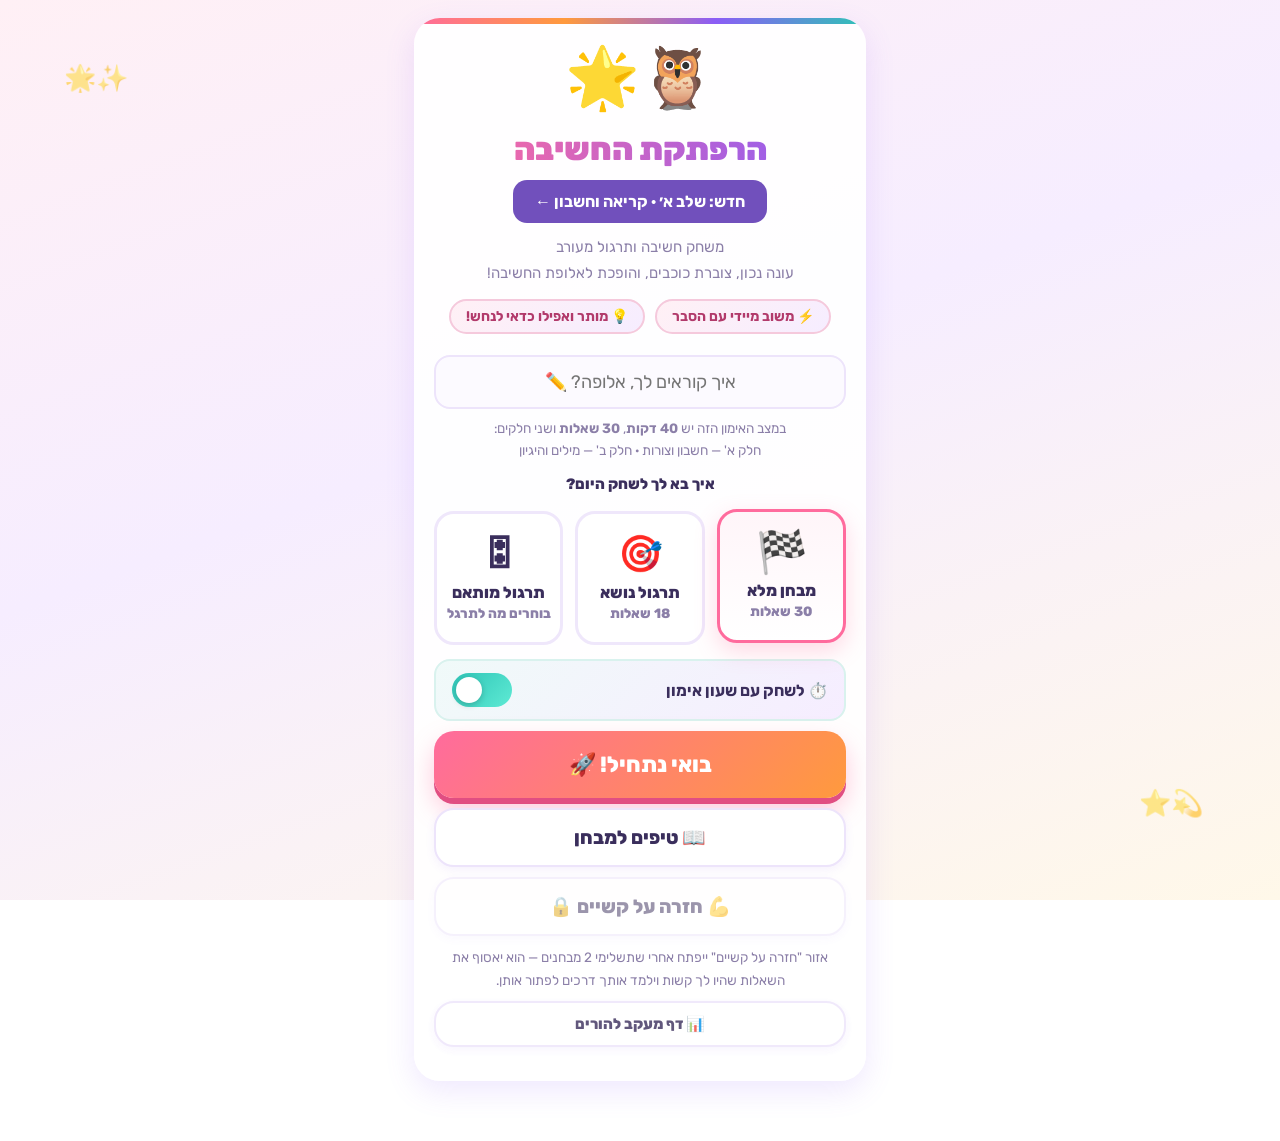
==== commit a2a715bf: "Add isolated Stage A reading and arithmetic practice for review" ====
--- a/index.html
+++ b/index.html
@@ -169,13 +169,14 @@
     <div class="card center">
       <div class="mascot">🦉🌟</div>
       <h1>הרפתקת החשיבה</h1>
-      <div class="sub">משחק תרגול כייפי למבחן המחוננים — שלב א'<br>עונה נכון, צוברת כוכבים, והופכת לאלופת החשיבה!</div>
+      <p style="margin:12px 0"><a href="stage-a.html" style="display:inline-block;background:#7150bc;color:white;padding:12px 22px;border-radius:14px;font-weight:bold;text-decoration:none">חדש: שלב א׳ · קריאה וחשבון ←</a></p>
+      <div class="sub">משחק חשיבה ותרגול מעורב<br>עונה נכון, צוברת כוכבים, והופכת לאלופת החשיבה!</div>
       <div style="margin:10px 0">
         <span class="pill">⚡ משוב מיידי עם הסבר</span>
         <span class="pill">💡 מותר ואפילו כדאי לנחש!</span>
       </div>
       <input class="inp" id="inp-name" placeholder="איך קוראים לך, אלופה? ✏️" maxlength="20">
-      <div class="note center" style="margin-bottom:10px;">במבחן האמיתי יש <b>40 דקות</b>, כ-<b>30 שאלות</b> ושני חלקים:<br>חלק א' — חשבון וצורות · חלק ב' — מילים והיגיון</div>
+      <div class="note center" style="margin-bottom:10px;">במצב האימון הזה יש <b>40 דקות</b>, <b>30 שאלות</b> ושני חלקים:<br>חלק א' — חשבון וצורות · חלק ב' — מילים והיגיון</div>
       <div class="sub" style="font-weight:800; color:var(--navy); margin-top:6px;">איך בא לך לשחק היום?</div>
       <div class="mode-row">
         <div class="mode-card sel" data-mode="full"><span class="em">🏁</span>מבחן מלא<br><span class="note">30 שאלות</span></div>
@@ -183,7 +184,7 @@
         <div class="mode-card" data-mode="custom"><span class="em">🎛</span>תרגול מותאם<br><span class="note">בוחרים מה לתרגל</span></div>
       </div>
       <div class="tgl-row">
-        <span>⏱️ לשחק עם טיימר (כמו במבחן האמיתי)</span>
+        <span>⏱️ לשחק עם שעון אימון</span>
         <label class="switch"><input type="checkbox" id="tgl-timer" checked><span class="slider"></span></label>
       </div>
       <button class="btn btn-primary btn-big" id="btn-start">בואי נתחיל! 🚀</button>
@@ -276,7 +277,7 @@
     <div class="card center">
       <div class="mascot">🎉</div>
       <h2>סיימת את חלק החשבון!</h2>
-      <div class="sub">כל הכבוד! עכשיו עוברים לחלק ב' —<br>מילים, הבנת הנקרא והיגיון 💪<br><br>במבחן האמיתי לכל חלק יש 20 דקות.</div>
+      <div class="sub">כל הכבוד! עכשיו עוברים לחלק ב' —<br>מילים, הבנת הנקרא והיגיון 💪<br><br>אלה הגדרות אימון בלבד, לא תיאור רשמי של הבחינה.</div>
       <button class="btn btn-primary btn-big" id="btn-half-go">ממשיכים לחלק ב'! 🚀</button>
     </div>
   </div>
@@ -436,8 +437,8 @@
 {id:"l6",topic:"logic",q:'אנה זק קנתה מחברת ב-7 שקלים ושילמה בשטר של 10 שקלים. כמה עודף היא קיבלה?',options:["2 שקלים","3 שקלים","4 שקלים","17 שקלים"],correct:1,explain:"10−7=3 שקלים עודף.",hint:"עודף = מה ששילמה פחות המחיר: 10−7."},
 {id:"l7",topic:"logic",q:"אמא חילקה 12 סוכריות שווה בשווה בין 3 ילדים. כמה סוכריות קיבל כל ילד?",options:["3","4","5","6"],correct:1,explain:"12 לחלק ל-3 שווה 4.",hint:"'שווה בשווה' אומר לחלק. איזה מספר כפול 3 נותן 12?"},
 {id:"l8",topic:"logic",q:"סטטיק בן 8, ואחותו בת 5. בכמה שנים סטטיק גדול מאחותו?",options:["2","3","4","13"],correct:1,explain:"8−5=3 שנים.",hint:"הפרש גילים = הגדול פחות הקטן."},
-{id:"l9",topic:"logic",q:"דנה גבוהה מסטטיק, וסטטיק גבוה מאנה זק. מי הגבוהה ביותר?",options:["דנה","יוסי","נועה","אי אפשר לדעת"],correct:0,explain:"דנה גבוהה מיוסי שגבוה מנועה — אז דנה הכי גבוהה.",hint:"סדרי בראש מהגבוה לנמוך: מי מעל מי?"},
-{id:"l10",topic:"logic",q:"אריה כבד מדוד, ודוד כבד מגיל. מי הקל ביותר?",options:["אריה","דוד","גיל","אי אפשר לדעת"],correct:2,explain:"גיל הכי קל, כי דוד כבד ממנו ואריה כבד מדוד.",hint:"סדרי מהכבד לקל — מי בתחתית הרשימה?"},
+{id:"l9",topic:"logic",q:"אגם בוחבוט גבוהה מסטטיק, וסטטיק גבוה מאנה זק. מי הגבוהה ביותר?",options:["אגם בוחבוט","סטטיק","אנה זק","אי אפשר לדעת"],correct:0,explain:"אגם בוחבוט גבוהה מסטטיק שגבוה מאנה זק — אז אגם בוחבוט הכי גבוהה.",hint:"סדרי בראש מהגבוה לנמוך: מי מעל מי?"},
+{id:"l10",topic:"logic",q:"אנה זק כבדה מסטטיק, וסטטיק כבד מאודיה. מי הקל ביותר?",options:["אנה זק","סטטיק","אודיה","אי אפשר לדעת"],correct:2,explain:"אודיה הכי קלה, כי סטטיק כבד ממנה ואנה זק כבדה מסטטיק.",hint:"סדרי מהכבד לקל — מי בתחתית הרשימה?"},
 {id:"l11",topic:"logic",q:"אם היום יום שני, איזה יום יהיה מחר?",options:["ראשון","שלישי","רביעי","שני"],correct:1,explain:"אחרי שני בא שלישי.",hint:"שירי את ימי השבוע בראש: ראשון, שני…"},
 {id:"l12",topic:"logic",q:"אם אתמול היה יום חמישי, איזה יום היום?",options:["רביעי","חמישי","שישי","שבת"],correct:2,explain:"היום שאחרי חמישי הוא שישי.",hint:"מה בא אחרי חמישי?"},
 {id:"l13",topic:"logic",q:"בשקית יש 4 כדורים אדומים ו-3 כדורים כחולים. כמה כדורים יש בשקית בסך הכל?",options:["5","6","7","12"],correct:2,explain:"4+3=7.",hint:"'בסך הכל' אומר לחבר את שתי הקבוצות."},
@@ -534,14 +535,14 @@
 {id:"l26",topic:"logic",q:"כל הציפורים בוקעות מביצים. התרנגולת היא ציפור. מה נכון לומר?",options:["התרנגולת בוקעת מביצה","התרנגולת לא בוקעת מביצה","התרנגולת היא דג","אי אפשר לדעת"],correct:0,explain:"הכלל חל על כל הציפורים.",hint:"החוק הכללי חל גם עליה."},
 {id:"l27",topic:"logic",q:"בשקית יש 5 תפוחים אדומים ו-5 תפוחים ירוקים. כמה תפוחים יש בשקית?",options:["5","9","10","25"],correct:2,explain:"5+5=10.",hint:"'בסך הכל' = לחבר."},
 {id:"l28",topic:"logic",q:"סטטיק קם ב-6:30 והאוטובוס מגיע ב-7:00. כמה דקות יש לו להתארגן?",options:["20 דקות","30 דקות","40 דקות","60 דקות"],correct:1,explain:"מ-6:30 עד 7:00 עוברות 30 דקות.",hint:"חצי שעה = 30 דקות."},
-{id:"l29",topic:"logic",q:"אלה לי להב גבוהה מאנה זק, ואנה זק גבוהה מרוני. מי הנמוכה ביותר?",options:["מיכל","נועה","רוני","אי אפשר לדעת"],correct:2,explain:"רוני הכי נמוכה — נועה גבוהה ממנה ומיכל גבוהה מנועה.",hint:"סדרי מהגבוהה לנמוכה — מי בסוף?"},
+{id:"l29",topic:"logic",q:"אלה לי להב גבוהה מאנה זק, ואנה זק גבוהה מאודיה. מי הנמוכה ביותר?",options:["אלה לי להב","אנה זק","אודיה","אי אפשר לדעת"],correct:2,explain:"אודיה הכי נמוכה — אנה זק גבוהה ממנה ואלה לי להב גבוהה מאנה זק.",hint:"סדרי מהגבוהה לנמוכה — מי בסוף?"},
 {id:"l30",topic:"logic",q:"יש 3 קופסאות. בכל קופסה 4 עפרונות. כמה עפרונות יש בסך הכל?",options:["7","9","12","16"],correct:2,explain:"3×4=12.",hint:"3 פעמים 4: 4+4+4."},
 {id:"l31",topic:"logic",q:"ספר בן 50 עמודים. אגם בוחבוט קראה 20 עמודים. כמה עמודים נשארו לה?",options:["20","25","30","70"],correct:2,explain:"50−20=30.",hint:"'נשארו' אומר שמחסרים."},
 {id:"l32",topic:"logic",q:"סטטיק קנה 2 מחברות. כל מחברת עולה 5 שקלים. כמה הוא שילם?",options:["7 שקלים","9 שקלים","10 שקלים","12 שקלים"],correct:2,explain:"2×5=10 שקלים.",hint:"פעמיים 5."},
 {id:"l33",topic:"logic",q:"כל החתולים אוהבים חלב. מיצי היא חתולה. מה נכון לומר?",options:["מיצי אוהבת חלב","מיצי לא אוהבת חלב","מיצי היא כלבה","אי אפשר לדעת"],correct:0,explain:"הכלל חל על כל החתולים.",hint:"החוק הכללי חל גם עליה."},
 {id:"l34",topic:"logic",q:"נועה קירל חסכה 15 שקלים והוציאה 6 שקלים. כמה שקלים נשארו לה?",options:["6","8","9","21"],correct:2,explain:"15−6=9.",hint:"'הוציאה' אומר שמחסרים."},
 {id:"l35",topic:"logic",q:"בכיתה יש 9 בנים ו-11 בנות. כמה ילדים יש בכיתה?",options:["18","19","20","22"],correct:2,explain:"9+11=20.",hint:"חברי את שתי הקבוצות."},
-{id:"l36",topic:"logic",q:"אורי בן 9. בן כמה הוא יהיה בעוד 4 שנים?",options:["11","12","13","15"],correct:2,explain:"9+4=13.",hint:"'בעוד' אומר שמוסיפים."},
+{id:"l36",topic:"logic",q:"אנה זק בת 9. בת כמה תהיה בעוד 4 שנים?",options:["11","12","13","15"],correct:2,explain:"9+4=13.",hint:"'בעוד' אומר שמוסיפים."},
 {id:"l37",topic:"logic",q:"2 אמהות ו-3 ילדים הלכו לפיקניק. כמה אנשים הלכו בסך הכל?",options:["4","5","6","7"],correct:1,explain:"2+3=5.",hint:"חברי את כולם."},
 {id:"l38",topic:"logic",q:"אודיה אפתה 18 לחמניות ונתנה 9 לשכנה. כמה לחמניות נשארו לה?",options:["6","9","12","27"],correct:1,explain:"18−9=9.",hint:"'נתנה' אומר שמחסרים."},
 {id:"l39",topic:"logic",q:"אם היום יום שישי, איזה יום היה לפני יומיים?",options:["שלישי","רביעי","חמישי","שבת"],correct:1,explain:"אתמול חמישי, לפני יומיים רביעי.",hint:"לכי אחורה: אתמול, ועוד יום אחורה."},
@@ -684,10 +685,13 @@
   $("q-topic").textContent=`${TOPICS[q.topic].icon} ${TOPICS[q.topic].name}`;
   $("q-text").innerHTML=q.q;
   const box=$("answers");box.innerHTML="";
-  q.options.forEach((op,i)=>{
-    const b=document.createElement("button");b.className="ans";
-    b.innerHTML=`<span class="ltr-badge">${LETTERS[i]}</span><span>${op}</span>`;
-    b.onclick=()=>answer(i,b);box.appendChild(b);
+  /* סדר התשובות מעורבב פעם אחת לכל שאלה במבחן (ונשמר אם חוזרים אליה), כדי שלא יהיה "מיקום" שכדאי לנחש */
+  S.order=S.order||{};
+  const ord=S.order[q.id]=S.order[q.id]||shuffle([0,1,2,3]);
+  ord.forEach((orig,pos)=>{
+    const b=document.createElement("button");b.className="ans";b.dataset.orig=orig;
+    b.innerHTML=`<span class="ltr-badge">${LETTERS[pos]}</span><span>${q.options[orig]}</span>`;
+    b.onclick=()=>answer(orig,b);box.appendChild(b);
   });
   $("hint-box").style.display="none";
   const fb=$("feedback");fb.style.display="none";fb.className="";
@@ -720,11 +724,12 @@
   S.results.push({qid:q.id,topic:q.topic,ok});
   if(ok){
     S.correct++;btn.classList.add("correct");confettiBurst(btn);
-    btns.forEach((b,j)=>{if(j!==i)b.classList.add("dim");});
+    btns.forEach(b=>{if(b!==btn)b.classList.add("dim");});
     if(S.review)DB.bank=DB.bank.filter(b=>b.qid!==q.id);
   }else{
-    btn.classList.add("wrong");btns[q.correct].classList.add("reveal");
-    btns.forEach((b,j)=>{if(j!==i&&j!==q.correct)b.classList.add("dim");});
+    const right=btns.find(b=>Number(b.dataset.orig)===q.correct);
+    btn.classList.add("wrong");right.classList.add("reveal");
+    btns.forEach(b=>{if(b!==btn&&b!==right)b.classList.add("dim");});
     addToBank(q,"wrong");
   }
   if(dt>90)addToBank(q,"slow");
